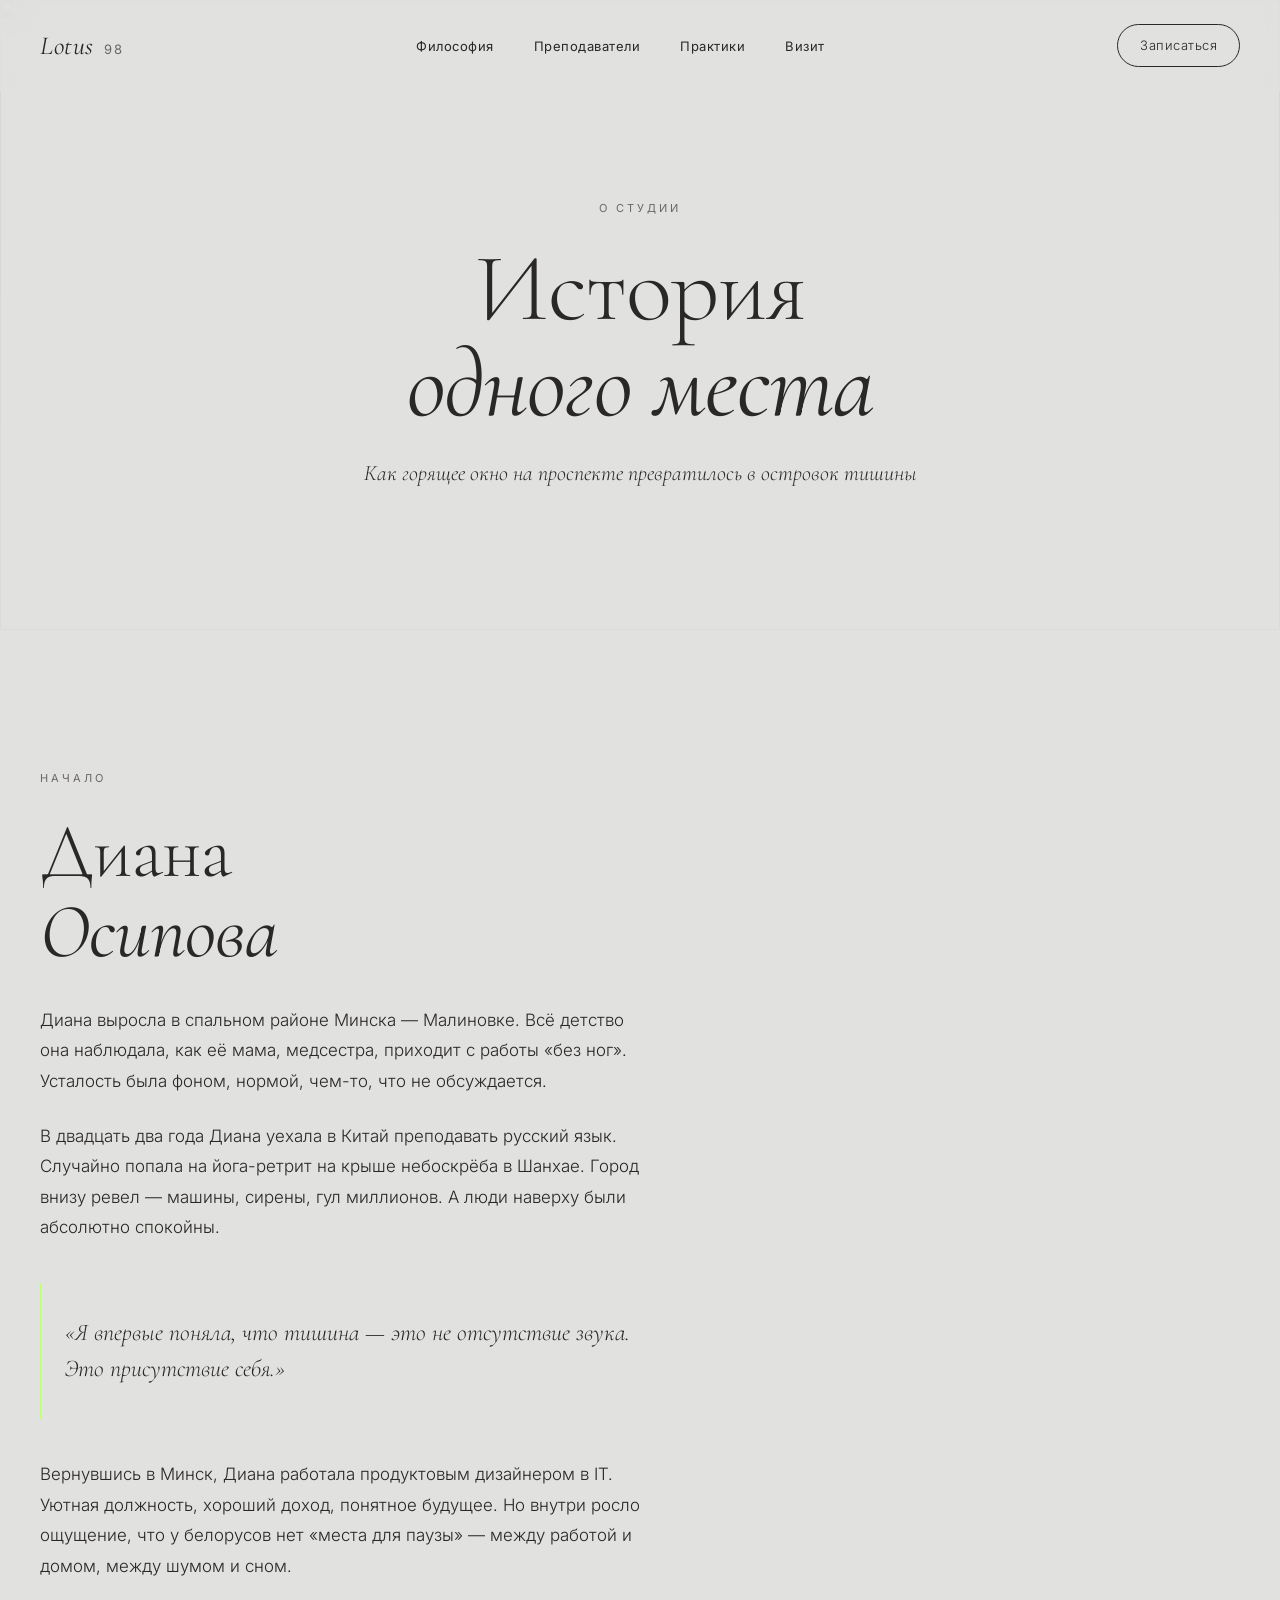
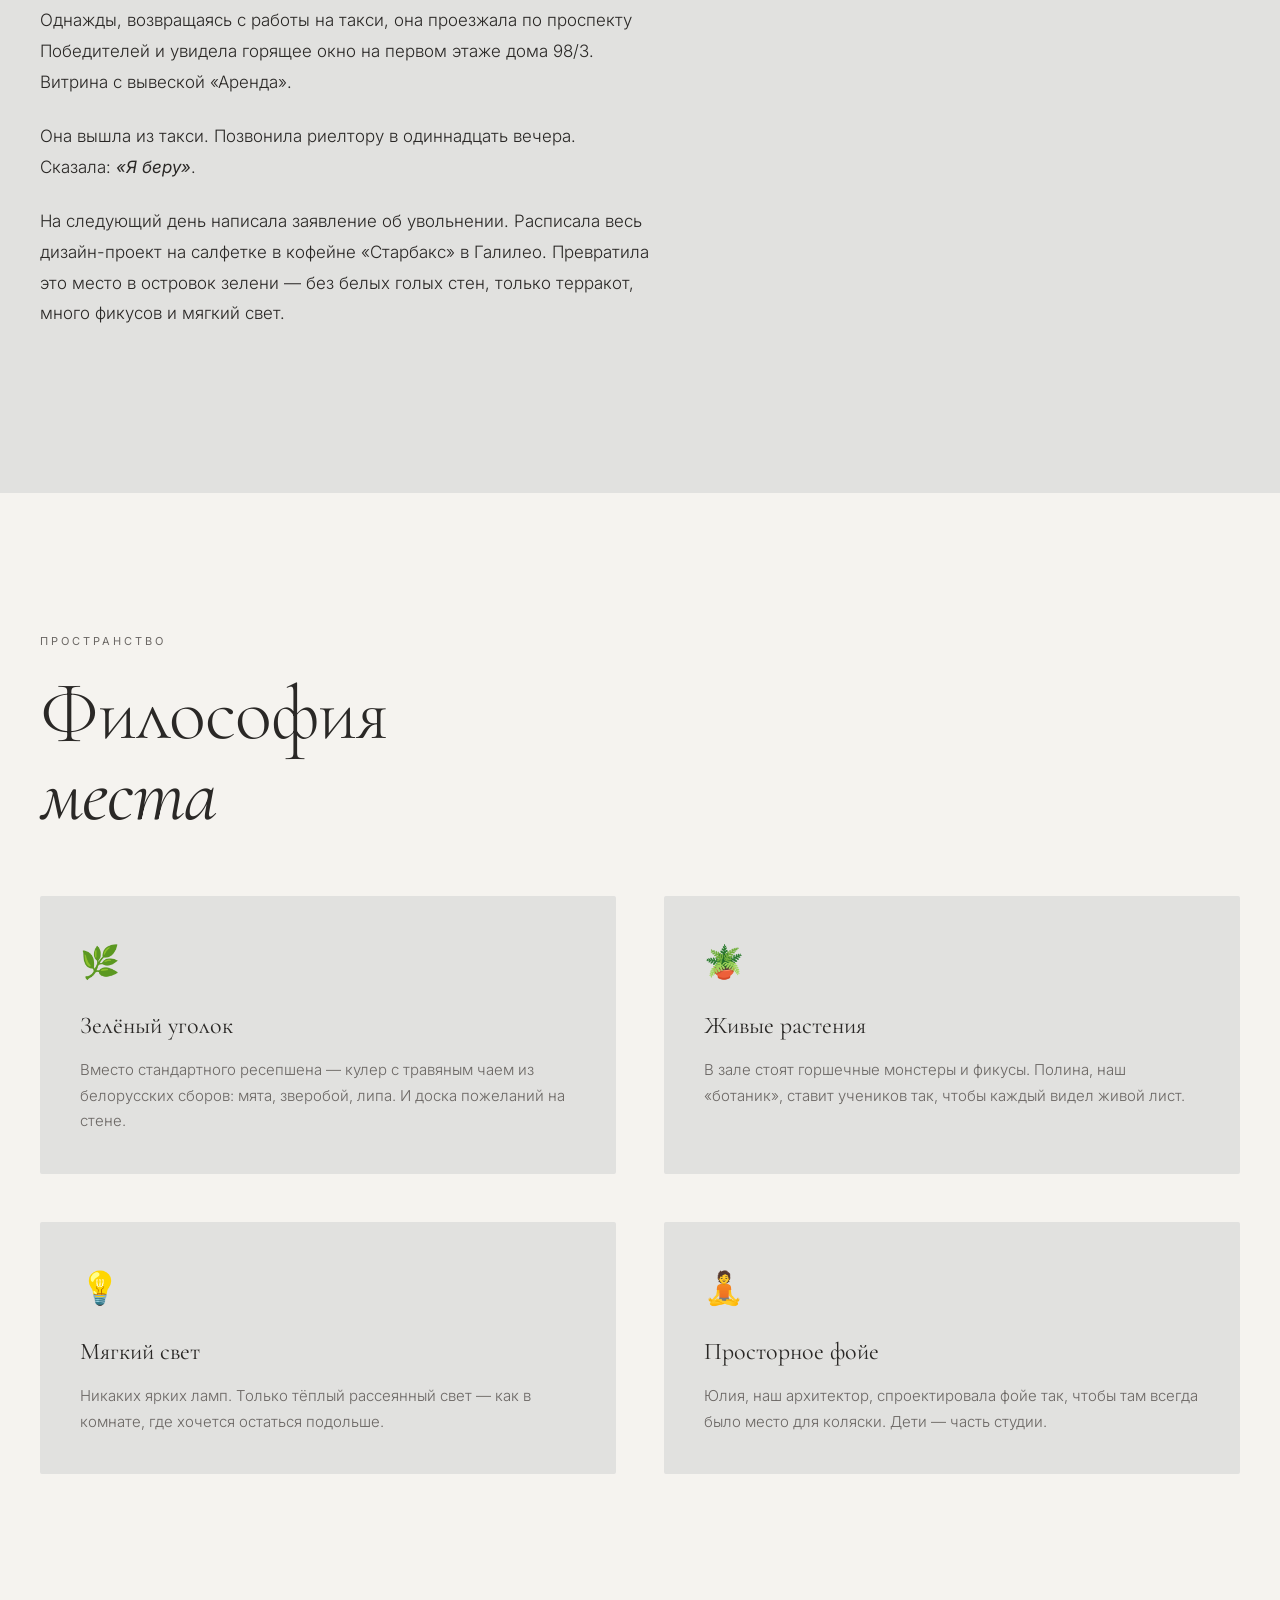
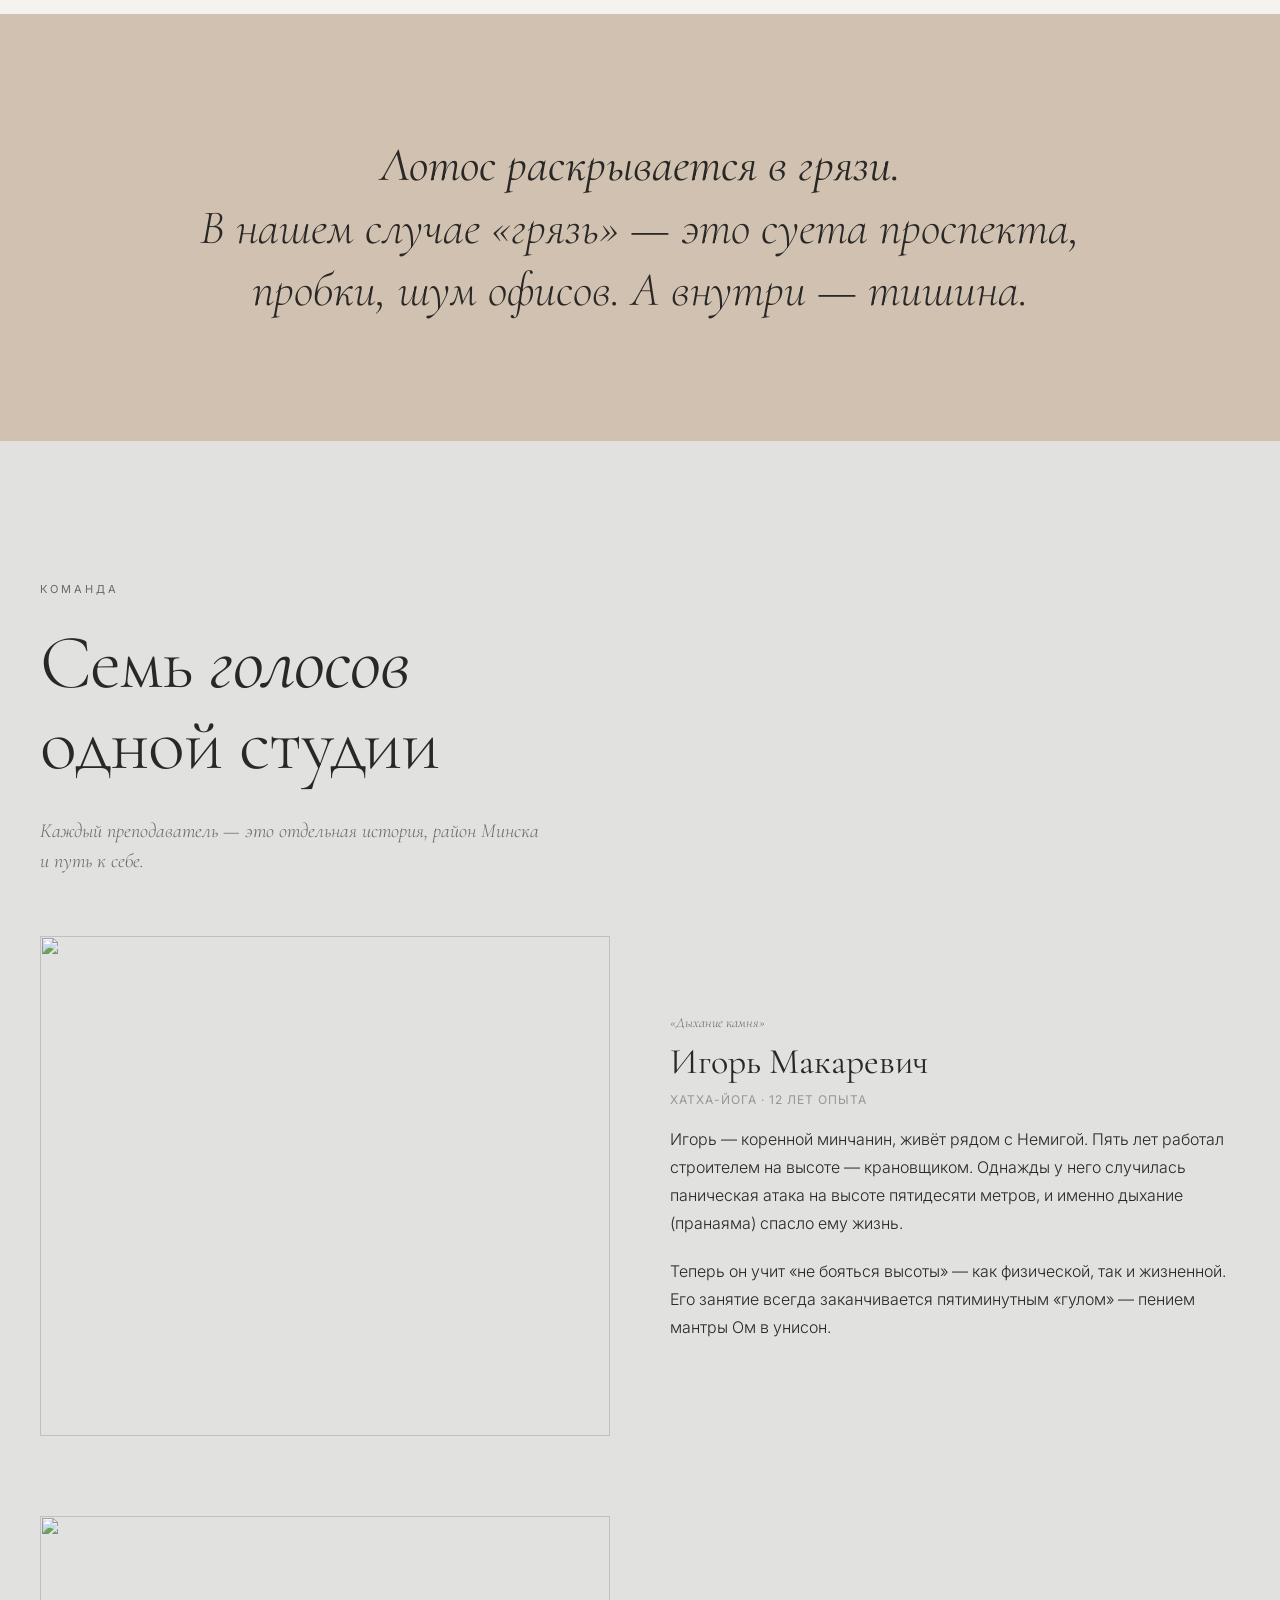
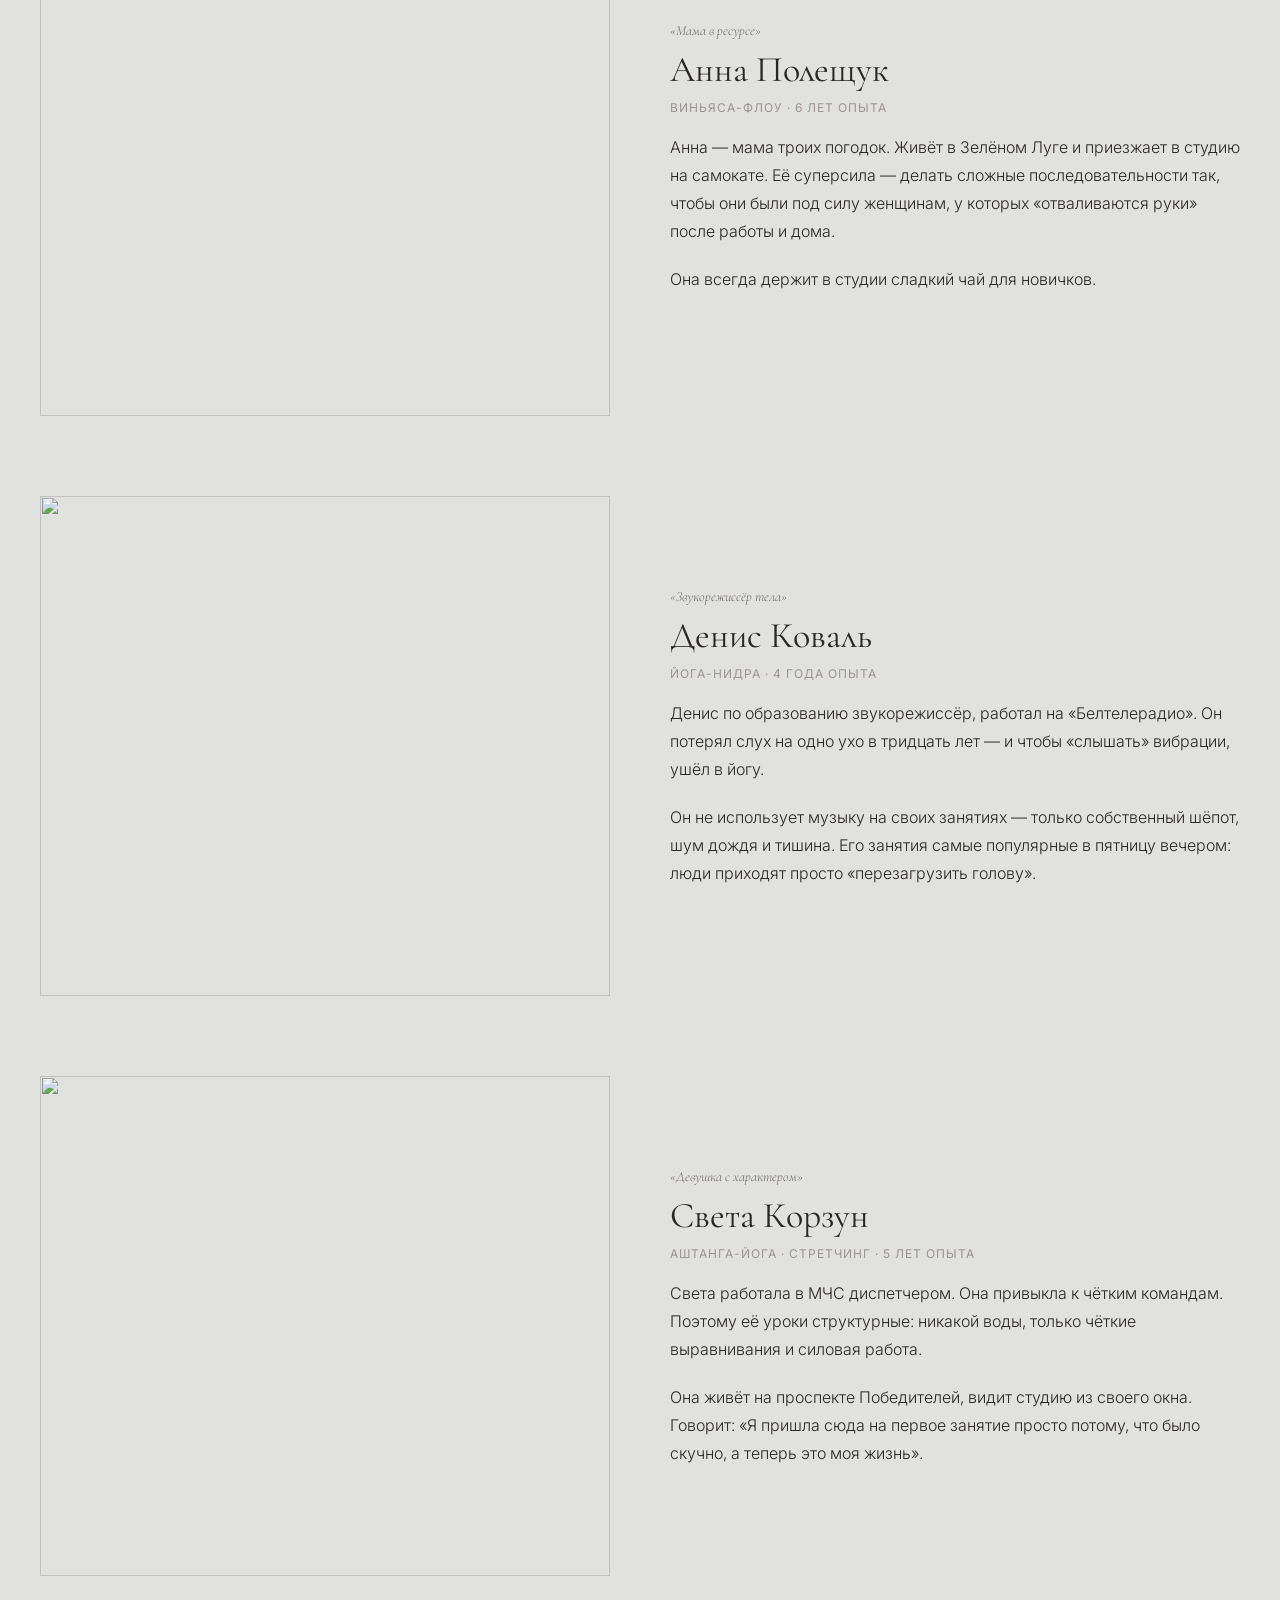
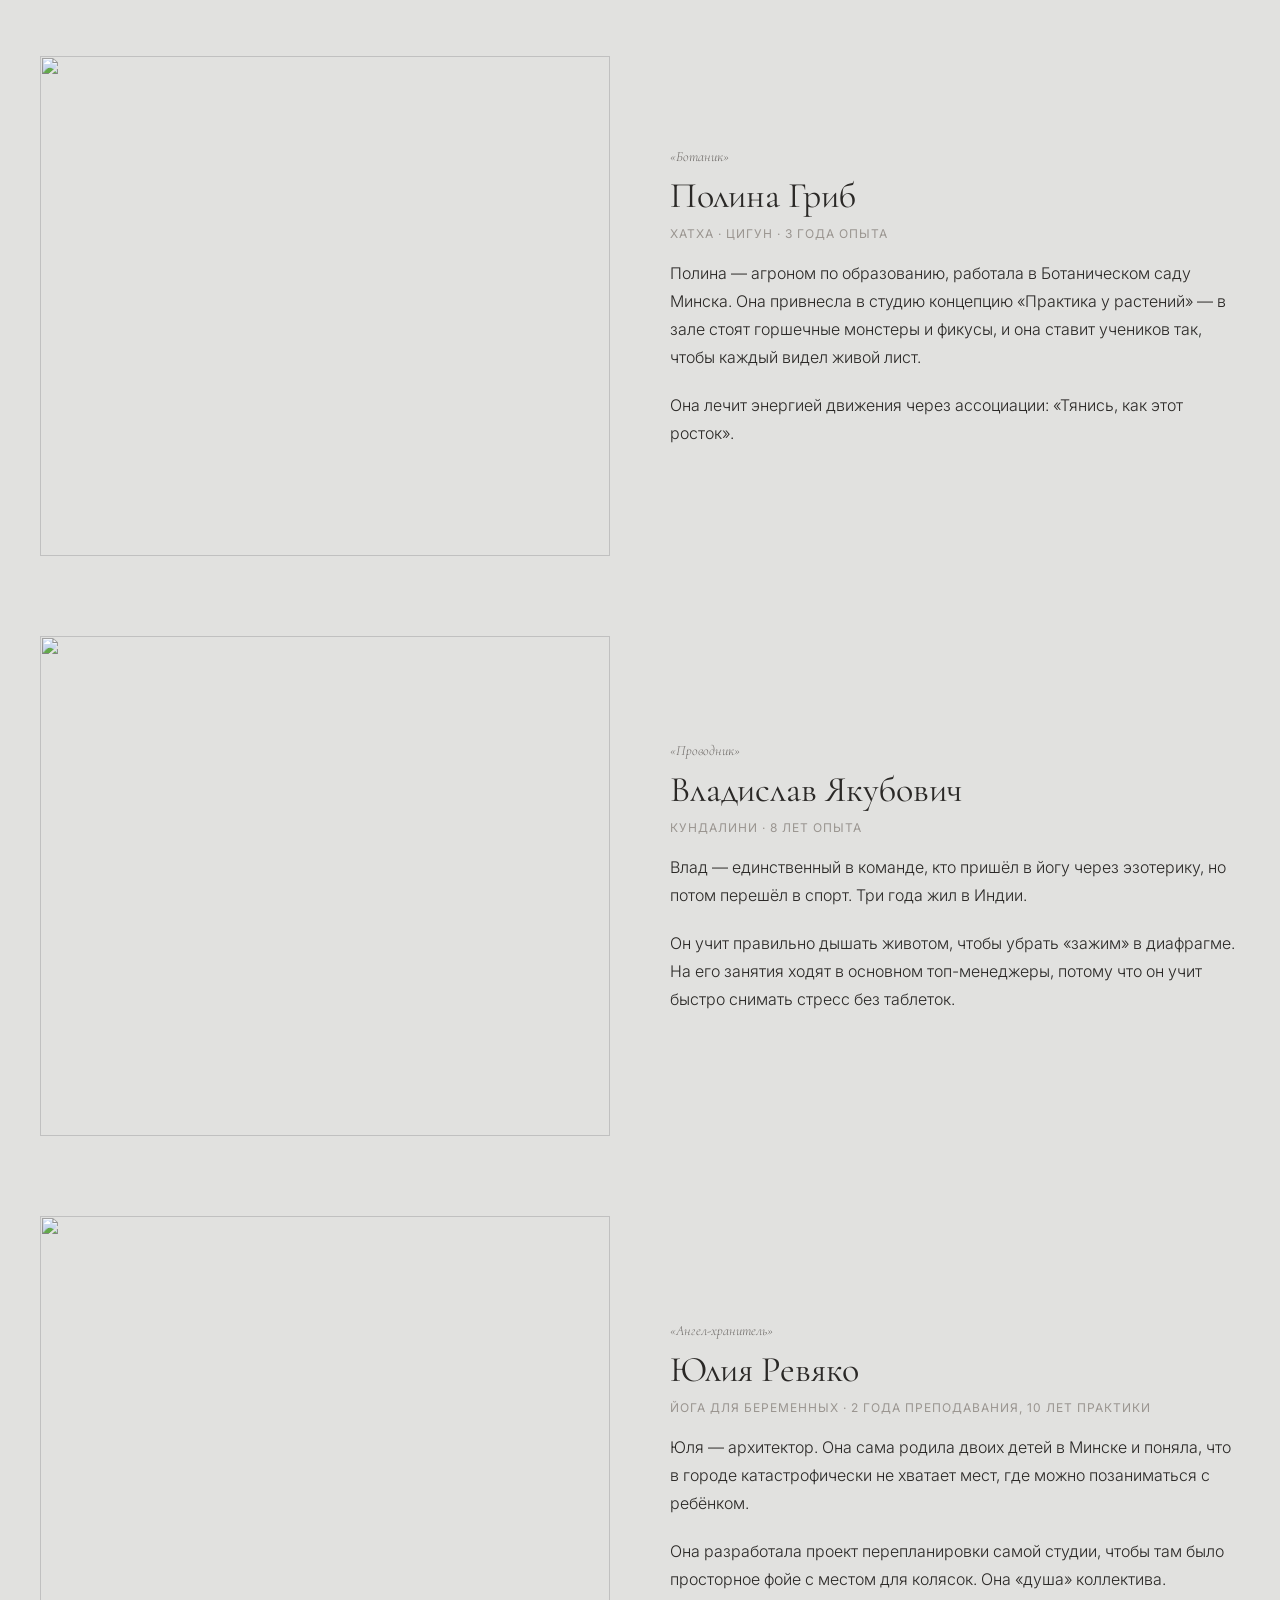
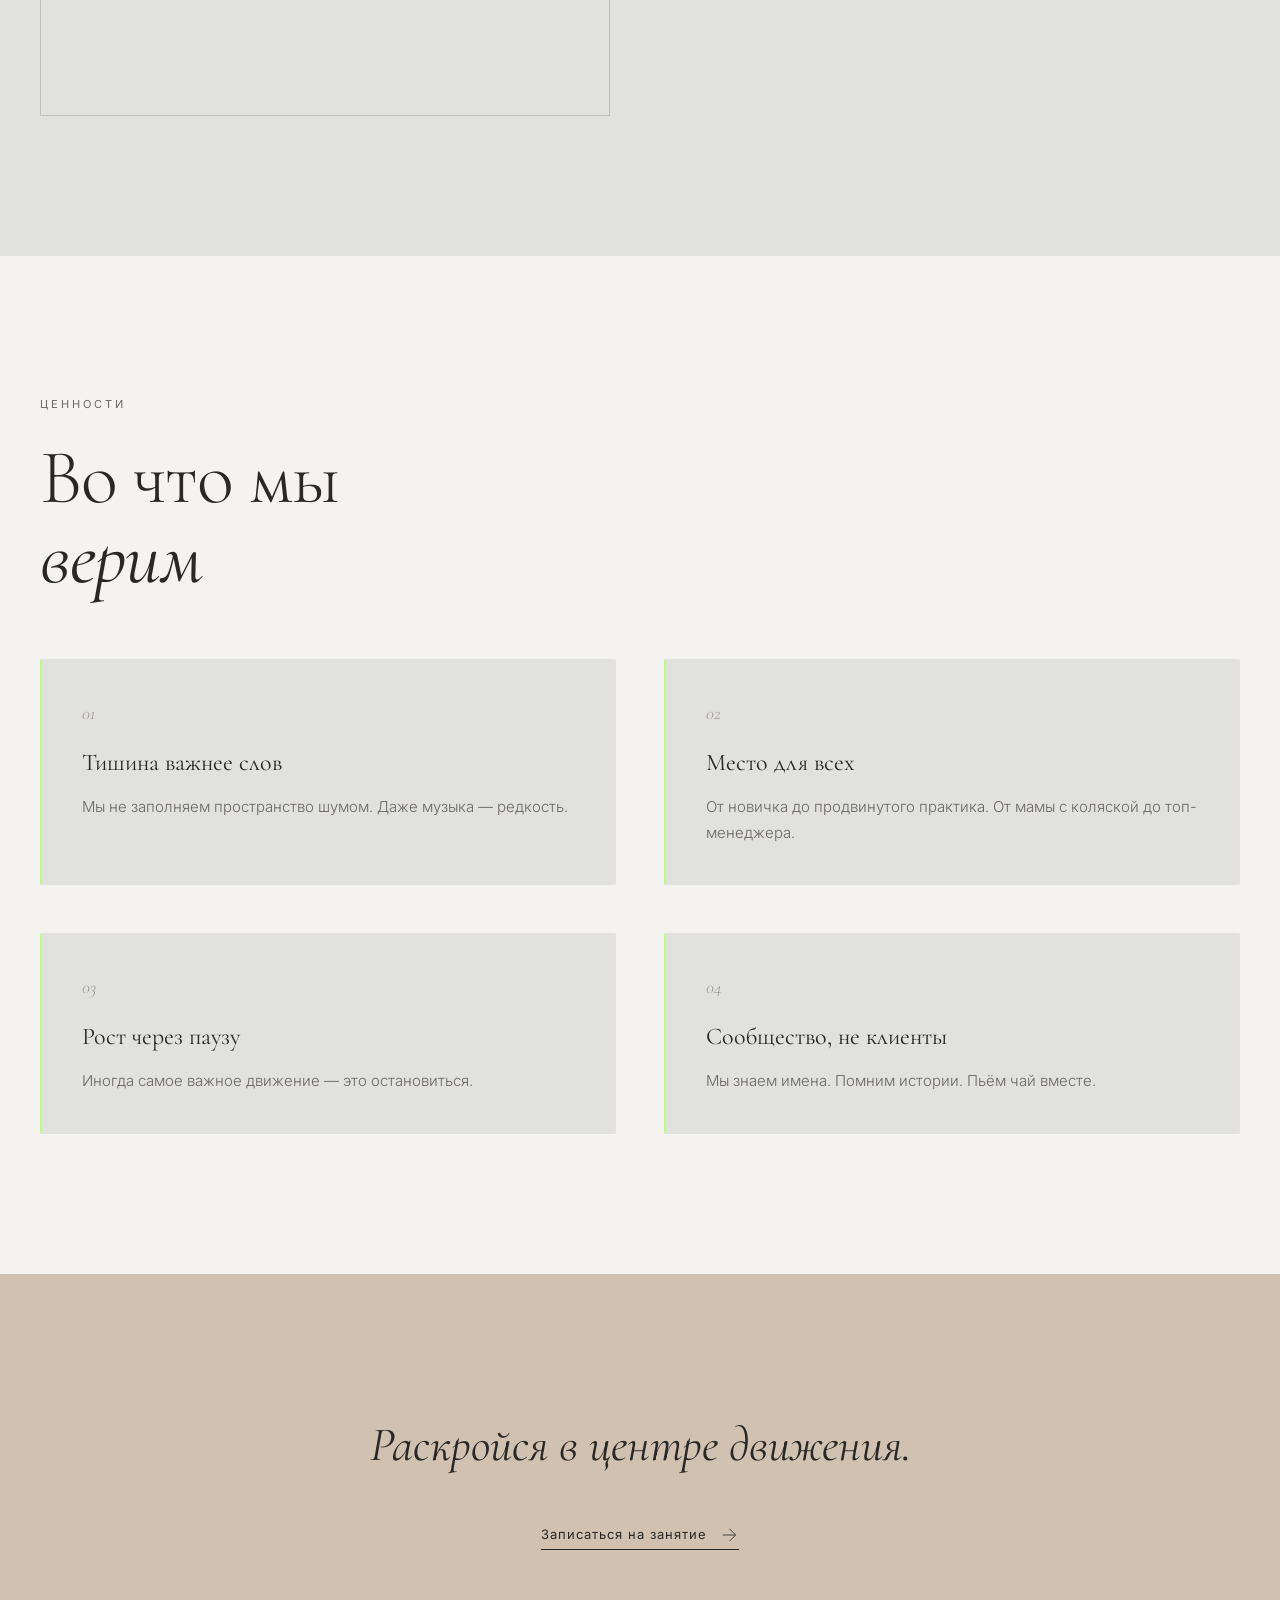
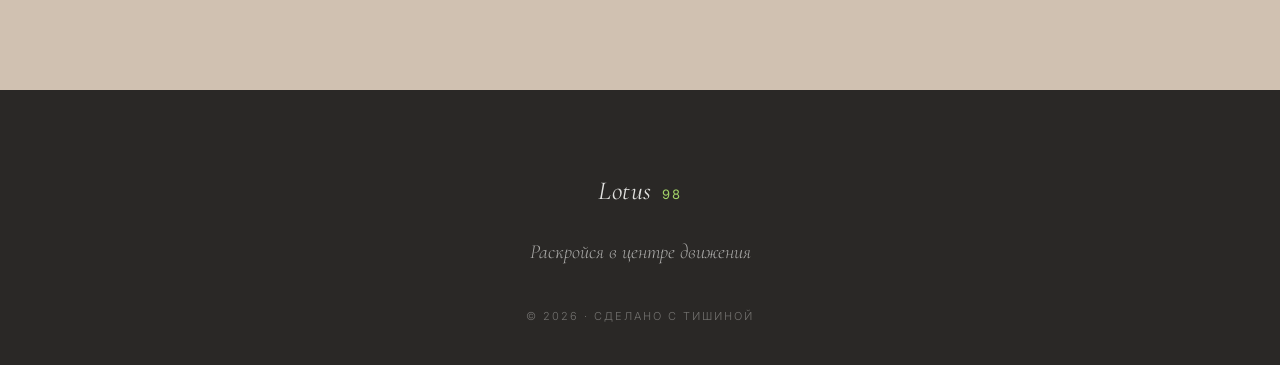
==== about.html @ 970f7fc1 "add 1" ====
<!DOCTYPE html>
<html lang="ru">
<head>
  <meta charset="UTF-8" />
  <meta name="viewport" content="width=device-width, initial-scale=1.0" />
  <title>О студии — LOTUS 98</title>
  <link rel="preconnect" href="https://fonts.googleapis.com" />
  <link rel="preconnect" href="https://fonts.gstatic.com" crossorigin />
  <link href="https://fonts.googleapis.com/css2?family=Cormorant+Garamond:ital,wght@0,300;0,400;0,500;1,300;1,400&family=EB+Garamond:ital,wght@0,400;0,500;1,400&family=Inter:wght@300;400&display=swap" rel="stylesheet" />
  <link rel="stylesheet" href="style.css" />
  <link rel="stylesheet" href="about.css" />
</head>
<body>

  <!-- Навигация -->
  <nav class="nav">
    <a href="index.html" class="nav-logo">
      <span class="logo-word">Lotus</span>
      <span class="logo-num">98</span>
    </a>
    <ul class="nav-links">
      <li><a href="index.html#philosophy">Философия</a></li>
      <li><a href="index.html#teachers">Преподаватели</a></li>
      <li><a href="index.html#practice">Практики</a></li>
      <li><a href="index.html#visit">Визит</a></li>
    </ul>
    <a href="index.html#visit" class="nav-cta">Записаться</a>
    <button class="nav-burger" aria-label="Меню">
      <span></span><span></span>
    </button>
  </nav>

  <!-- Мобильное меню -->
  <div class="mobile-menu">
    <button class="mobile-close">×</button>
    <ul>
      <li><a href="index.html#philosophy">Философия</a></li>
      <li><a href="index.html#teachers">Преподаватели</a></li>
      <li><a href="index.html#practice">Практики</a></li>
      <li><a href="index.html#visit">Визит</a></li>
    </ul>
  </div>

  <!-- Hero -->
  <section class="about-hero">
    <div class="about-hero-bg">
      <img src="https://images.unsplash.com/photo-1506126613408-eca07ce68773?w=1600&q=80" alt="" />
    </div>
    <div class="about-hero-overlay"></div>
    <div class="about-hero-content">
      <p class="section-eyebrow reveal">О студии</p>
      <h1 class="about-hero-title reveal">
        История<br/>
        <em>одного места</em>
      </h1>
      <p class="about-hero-sub reveal">
        Как горящее окно на проспекте превратилось в островок тишины
      </p>
    </div>
  </section>

  <!-- История Дианы -->
  <section class="story-section">
    <div class="container">
      <div class="story-grid">
        <div class="story-text">
          <p class="section-eyebrow reveal">Начало</p>
          <h2 class="section-title reveal">
            Диана<br/>
            <em>Осипова</em>
          </h2>
          <p class="story-body reveal">
            Диана выросла в спальном районе Минска — Малиновке. Всё детство она наблюдала, как её мама, медсестра, приходит с работы «без ног». Усталость была фоном, нормой, чем-то, что не обсуждается.
          </p>
          <p class="story-body reveal">
            В двадцать два года Диана уехала в Китай преподавать русский язык. Случайно попала на йога-ретрит на крыше небоскрёба в Шанхае. Город внизу ревел — машины, сирены, гул миллионов. А люди наверху были абсолютно спокойны.
          </p>
          <p class="story-quote reveal">
            «Я впервые поняла, что тишина — это не отсутствие звука. Это присутствие себя.»
          </p>
          <p class="story-body reveal">
            Вернувшись в Минск, Диана работала продуктовым дизайнером в IT. Уютная должность, хороший доход, понятное будущее. Но внутри росло ощущение, что у белорусов нет «места для паузы» — между работой и домом, между шумом и сном.
          </p>
          <p class="story-body reveal">
            Однажды, возвращаясь с работы на такси, она проезжала по проспекту Победителей и увидела горящее окно на первом этаже дома 98/3. Витрина с вывеской «Аренда».
          </p>
          <p class="story-body reveal">
            Она вышла из такси. Позвонила риелтору в одиннадцать вечера. Сказала: <em>«Я беру»</em>.
          </p>
          <p class="story-body reveal">
            На следующий день написала заявление об увольнении. Расписала весь дизайн-проект на салфетке в кофейне «Старбакс» в Галилео. Превратила это место в островок зелени — без белых голых стен, только терракот, много фикусов и мягкий свет.
          </p>
        </div>
        <div class="story-visual">
          <div class="story-img reveal">
            <img src="https://images.unsplash.com/photo-1545205597-3d9d02c29597?w=800&q=80" alt="" />
          </div>
          <div class="story-img reveal">
            <img src="https://images.unsplash.com/photo-1588286840104-8957b019727f?w=800&q=80" alt="" />
          </div>
        </div>
      </div>
    </div>
  </section>

  <!-- Философия пространства -->
  <section class="space-section">
    <div class="container">
      <p class="section-eyebrow reveal">Пространство</p>
      <h2 class="section-title reveal">
        Философия<br/>
        <em>места</em>
      </h2>
      <div class="space-grid">
        <div class="space-item reveal">
          <div class="space-icon">🌿</div>
          <h3>Зелёный уголок</h3>
          <p>Вместо стандартного ресепшена — кулер с травяным чаем из белорусских сборов: мята, зверобой, липа. И доска пожеланий на стене.</p>
        </div>
        <div class="space-item reveal">
          <div class="space-icon">🪴</div>
          <h3>Живые растения</h3>
          <p>В зале стоят горшечные монстеры и фикусы. Полина, наш «ботаник», ставит учеников так, чтобы каждый видел живой лист.</p>
        </div>
        <div class="space-item reveal">
          <div class="space-icon">💡</div>
          <h3>Мягкий свет</h3>
          <p>Никаких ярких ламп. Только тёплый рассеянный свет — как в комнате, где хочется остаться подольше.</p>
        </div>
        <div class="space-item reveal">
          <div class="space-icon">🧘</div>
          <h3>Просторное фойе</h3>
          <p>Юлия, наш архитектор, спроектировала фойе так, чтобы там всегда было место для коляски. Дети — часть студии.</p>
        </div>
      </div>
    </div>
  </section>

  <!-- Цитата -->
  <section class="quote-divider">
    <div class="container">
      <blockquote class="big-quote reveal">
        <em>Лотос раскрывается в грязи.</em><br/>
        В нашем случае «грязь» — это суета проспекта,<br/>
        пробки, шум офисов. А внутри — тишина.
      </blockquote>
    </div>
  </section>

  <!-- Преподаватели подробно -->
  <section class="teachers-detail">
    <div class="container">
      <p class="section-eyebrow reveal">Команда</p>
      <h2 class="section-title reveal">
        Семь <em>голосов</em><br/>
        одной студии
      </h2>
      <p class="section-sub reveal">
        Каждый преподаватель — это отдельная история, район Минска и путь к себе.
      </p>

      <div class="teachers-detail-list">
        <article class="teacher-detail-card reveal">
          <div class="teacher-detail-img">
            <img src="https://images.unsplash.com/photo-1506126613408-eca07ce68773?w=800&q=80" alt="" />
          </div>
          <div class="teacher-detail-body">
            <p class="teacher-nickname">«Дыхание камня»</p>
            <h3>Игорь Макаревич</h3>
            <p class="teacher-style">Хатха-йога · 12 лет опыта</p>
            <p class="teacher-detail-desc">
              Игорь — коренной минчанин, живёт рядом с Немигой. Пять лет работал строителем на высоте — крановщиком. Однажды у него случилась паническая атака на высоте пятидесяти метров, и именно дыхание (пранаяма) спасло ему жизнь.
            </p>
            <p class="teacher-detail-desc">
              Теперь он учит «не бояться высоты» — как физической, так и жизненной. Его занятие всегда заканчивается пятиминутным «гулом» — пением мантры Ом в унисон.
            </p>
          </div>
        </article>

        <article class="teacher-detail-card reveal">
          <div class="teacher-detail-body">
            <p class="teacher-nickname">«Мама в ресурсе»</p>
            <h3>Анна Полещук</h3>
            <p class="teacher-style">Виньяса-флоу · 6 лет опыта</p>
            <p class="teacher-detail-desc">
              Анна — мама троих погодок. Живёт в Зелёном Луге и приезжает в студию на самокате. Её суперсила — делать сложные последовательности так, чтобы они были под силу женщинам, у которых «отваливаются руки» после работы и дома.
            </p>
            <p class="teacher-detail-desc">
              Она всегда держит в студии сладкий чай для новичков.
            </p>
          </div>
          <div class="teacher-detail-img">
            <img src="https://images.unsplash.com/photo-1518611012118-696072aa579a?w=800&q=80" alt="" />
          </div>
        </article>

        <article class="teacher-detail-card reveal">
          <div class="teacher-detail-img">
            <img src="https://images.unsplash.com/photo-1575052814086-f385e2e2ad1b?w=800&q=80" alt="" />
          </div>
          <div class="teacher-detail-body">
            <p class="teacher-nickname">«Звукорежиссёр тела»</p>
            <h3>Денис Коваль</h3>
            <p class="teacher-style">Йога-нидра · 4 года опыта</p>
            <p class="teacher-detail-desc">
              Денис по образованию звукорежиссёр, работал на «Белтелерадио». Он потерял слух на одно ухо в тридцать лет — и чтобы «слышать» вибрации, ушёл в йогу.
            </p>
            <p class="teacher-detail-desc">
              Он не использует музыку на своих занятиях — только собственный шёпот, шум дождя и тишина. Его занятия самые популярные в пятницу вечером: люди приходят просто «перезагрузить голову».
            </p>
          </div>
        </article>

        <article class="teacher-detail-card reveal">
          <div class="teacher-detail-body">
            <p class="teacher-nickname">«Девушка с характером»</p>
            <h3>Света Корзун</h3>
            <p class="teacher-style">Аштанга-йога · стретчинг · 5 лет опыта</p>
            <p class="teacher-detail-desc">
              Света работала в МЧС диспетчером. Она привыкла к чётким командам. Поэтому её уроки структурные: никакой воды, только чёткие выравнивания и силовая работа.
            </p>
            <p class="teacher-detail-desc">
              Она живёт на проспекте Победителей, видит студию из своего окна. Говорит: «Я пришла сюда на первое занятие просто потому, что было скучно, а теперь это моя жизнь».
            </p>
          </div>
          <div class="teacher-detail-img">
            <img src="https://images.unsplash.com/photo-1552196563-55cd4e45efb3?w=800&q=80" alt="" />
          </div>
        </article>

        <article class="teacher-detail-card reveal">
          <div class="teacher-detail-img">
            <img src="https://images.unsplash.com/photo-1518310383802-640c2de311b2?w=800&q=80" alt="" />
          </div>
          <div class="teacher-detail-body">
            <p class="teacher-nickname">«Ботаник»</p>
            <h3>Полина Гриб</h3>
            <p class="teacher-style">Хатха · цигун · 3 года опыта</p>
            <p class="teacher-detail-desc">
              Полина — агроном по образованию, работала в Ботаническом саду Минска. Она привнесла в студию концепцию «Практика у растений» — в зале стоят горшечные монстеры и фикусы, и она ставит учеников так, чтобы каждый видел живой лист.
            </p>
            <p class="teacher-detail-desc">
              Она лечит энергией движения через ассоциации: «Тянись, как этот росток».
            </p>
          </div>
        </article>

        <article class="teacher-detail-card reveal">
          <div class="teacher-detail-body">
            <p class="teacher-nickname">«Проводник»</p>
            <h3>Владислав Якубович</h3>
            <p class="teacher-style">Кундалини · 8 лет опыта</p>
            <p class="teacher-detail-desc">
              Влад — единственный в команде, кто пришёл в йогу через эзотерику, но потом перешёл в спорт. Три года жил в Индии.
            </p>
            <p class="teacher-detail-desc">
              Он учит правильно дышать животом, чтобы убрать «зажим» в диафрагме. На его занятия ходят в основном топ-менеджеры, потому что он учит быстро снимать стресс без таблеток.
            </p>
          </div>
          <div class="teacher-detail-img">
            <img src="https://images.unsplash.com/photo-1593810451137-29dc986e6166?w=800&q=80" alt="" />
          </div>
        </article>

        <article class="teacher-detail-card reveal">
          <div class="teacher-detail-img">
            <img src="https://images.unsplash.com/photo-1571019613454-1cb2f99b2d8b?w=800&q=80" alt="" />
          </div>
          <div class="teacher-detail-body">
            <p class="teacher-nickname">«Ангел-хранитель»</p>
            <h3>Юлия Ревяко</h3>
            <p class="teacher-style">Йога для беременных · 2 года преподавания, 10 лет практики</p>
            <p class="teacher-detail-desc">
              Юля — архитектор. Она сама родила двоих детей в Минске и поняла, что в городе катастрофически не хватает мест, где можно позаниматься с ребёнком.
            </p>
            <p class="teacher-detail-desc">
              Она разработала проект перепланировки самой студии, чтобы там было просторное фойе с местом для колясок. Она «душа» коллектива.
            </p>
          </div>
        </article>
      </div>
    </div>
  </section>

  <!-- Ценности -->
  <section class="values-section">
    <div class="container">
      <p class="section-eyebrow reveal">Ценности</p>
      <h2 class="section-title reveal">
        Во что мы<br/>
        <em>верим</em>
      </h2>
      <div class="values-grid">
        <div class="value-item reveal">
          <span class="value-num">01</span>
          <h3>Тишина важнее слов</h3>
          <p>Мы не заполняем пространство шумом. Даже музыка — редкость.</p>
        </div>
        <div class="value-item reveal">
          <span class="value-num">02</span>
          <h3>Место для всех</h3>
          <p>От новичка до продвинутого практика. От мамы с коляской до топ-менеджера.</p>
        </div>
        <div class="value-item reveal">
          <span class="value-num">03</span>
          <h3>Рост через паузу</h3>
          <p>Иногда самое важное движение — это остановиться.</p>
        </div>
        <div class="value-item reveal">
          <span class="value-num">04</span>
          <h3>Сообщество, не клиенты</h3>
          <p>Мы знаем имена. Помним истории. Пьём чай вместе.</p>
        </div>
      </div>
    </div>
  </section>

  <!-- Финальная цитата -->
  <section class="final-quote">
    <div class="container">
      <blockquote class="big-quote reveal">
        <em>Раскройся в центре движения.</em>
      </blockquote>
      <a href="index.html#visit" class="final-cta reveal">
        <span>Записаться на занятие</span>
        <svg width="20" height="20" viewBox="0 0 24 24" fill="none">
          <path d="M5 12h14M13 5l7 7-7 7" stroke="currentColor" stroke-width="1" stroke-linecap="round"/>
        </svg>
      </a>
    </div>
  </section>

  <!-- Футер -->
  <footer class="footer">
    <div class="container">
      <div class="footer-inner">
        <a href="index.html" class="footer-logo">
          <span class="logo-word">Lotus</span>
          <span class="logo-num">98</span>
        </a>
        <p class="footer-tagline">Раскройся в центре движения</p>
        <p class="footer-copy">© 2026 · Сделано с тишиной</p>
      </div>
    </div>
  </footer>

  <script src="script.js"></script>
</body>
</html>
---- style.css ----
/* ===== Переменные ===== */
:root {
  --bg: #E1E1DF;
  --bg-warm: #D0C1B1;
  --accent: #C0FD78;
  --ink: #2a2826;
  --ink-soft: #6b6764;
  --ink-faint: #9a9590;
  --paper: #f5f3ef;

  --font-serif: 'Cormorant Garamond', 'EB Garamond', Georgia, serif;
  --font-sans: 'Inter', -apple-system, sans-serif;

  --radius: 2px;
}

* {
  margin: 0;
  padding: 0;
  box-sizing: border-box;
}

html {
  scroll-behavior: smooth;
}

body {
  font-family: var(--font-sans);
  background: var(--bg);
  color: var(--ink);
  overflow-x: hidden;
  line-height: 1.6;
  font-weight: 300;
  -webkit-font-smoothing: antialiased;
  -moz-osx-font-smoothing: grayscale;
}

img {
  max-width: 100%;
  display: block;
}

em {
  font-style: italic;
  font-weight: 400;
}

.container {
  max-width: 1280px;
  margin: 0 auto;
  padding: 0 40px;
}

/* ===== Навигация ===== */
.nav {
  position: fixed;
  top: 0;
  left: 0;
  right: 0;
  padding: 24px 40px;
  display: flex;
  justify-content: space-between;
  align-items: center;
  z-index: 100;
  background: rgba(225, 225, 223, 0.75);
  backdrop-filter: blur(12px);
  -webkit-backdrop-filter: blur(12px);
  transition: padding 0.4s ease, background 0.4s ease;
}

.nav.scrolled {
  padding: 16px 40px;
  background: rgba(225, 225, 223, 0.92);
}

.nav-logo {
  display: flex;
  align-items: baseline;
  gap: 10px;
  text-decoration: none;
  color: var(--ink);
}

.logo-word {
  font-family: var(--font-serif);
  font-size: 26px;
  font-weight: 400;
  font-style: italic;
  letter-spacing: 0.5px;
}

.logo-num {
  font-family: var(--font-sans);
  font-size: 13px;
  font-weight: 400;
  color: var(--ink-soft);
  letter-spacing: 2px;
}

.nav-links {
  display: flex;
  gap: 40px;
  list-style: none;
}

.nav-links a {
  text-decoration: none;
  color: var(--ink);
  font-size: 13px;
  letter-spacing: 0.5px;
  font-weight: 400;
  position: relative;
  transition: color 0.3s ease;
}

.nav-links a::after {
  content: '';
  position: absolute;
  bottom: -4px;
  left: 0;
  width: 0;
  height: 1px;
  background: var(--ink);
  transition: width 0.4s ease;
}

.nav-links a:hover::after {
  width: 100%;
}

.nav-cta {
  text-decoration: none;
  color: var(--ink);
  font-size: 13px;
  letter-spacing: 0.5px;
  padding: 10px 22px;
  border: 1px solid var(--ink);
  border-radius: 100px;
  transition: all 0.4s ease;
}

.nav-cta:hover {
  background: var(--ink);
  color: var(--bg);
}

.nav-burger {
  display: none;
  flex-direction: column;
  gap: 6px;
  background: none;
  border: none;
  cursor: pointer;
  padding: 8px;
}

.nav-burger span {
  width: 22px;
  height: 1px;
  background: var(--ink);
  transition: all 0.3s ease;
}

/* ===== Мобильное меню ===== */
.mobile-menu {
  position: fixed;
  inset: 0;
  background: var(--bg);
  z-index: 200;
  display: flex;
  flex-direction: column;
  justify-content: center;
  align-items: center;
  opacity: 0;
  pointer-events: none;
  transition: opacity 0.5s ease;
}

.mobile-menu.active {
  opacity: 1;
  pointer-events: all;
}

.mobile-close {
  position: absolute;
  top: 24px;
  right: 28px;
  background: none;
  border: none;
  font-family: var(--font-serif);
  font-size: 40px;
  cursor: pointer;
  color: var(--ink);
  font-weight: 300;
}

.mobile-menu ul {
  list-style: none;
  text-align: center;
}

.mobile-menu li {
  margin: 28px 0;
}

.mobile-menu a {
  font-family: var(--font-serif);
  font-size: 36px;
  font-style: italic;
  color: var(--ink);
  text-decoration: none;
  font-weight: 300;
}

/* ===== Hero ===== */
.hero {
  position: relative;
  min-height: 100vh;
  display: flex;
  flex-direction: column;
  justify-content: center;
  align-items: center;
  text-align: center;
  padding: 120px 40px 80px;
  overflow: hidden;
}

.hero-bg {
  position: absolute;
  inset: 0;
  z-index: 0;
}

.hero-bg img {
  width: 100%;
  height: 100%;
  object-fit: cover;
  opacity: 0.55;
  filter: saturate(0.7) contrast(0.95);
}

.hero-overlay {
  position: absolute;
  inset: 0;
  background: linear-gradient(180deg, rgba(225, 225, 223, 0.3) 0%, rgba(225, 225, 223, 0.6) 100%);
  z-index: 1;
}

.hero-content {
  position: relative;
  z-index: 2;
  max-width: 900px;
}

.hero-eyebrow {
  font-family: var(--font-sans);
  font-size: 11px;
  letter-spacing: 3px;
  text-transform: uppercase;
  color: var(--ink-soft);
  margin-bottom: 32px;
  font-weight: 400;
}

.hero-title {
  font-family: var(--font-serif);
  font-size: clamp(56px, 10vw, 128px);
  font-weight: 300;
  line-height: 0.95;
  letter-spacing: -2px;
  color: var(--ink);
  margin-bottom: 40px;
}

.hero-title em {
  font-weight: 300;
}

.hero-sub {
  font-family: var(--font-serif);
  font-size: clamp(18px, 2vw, 22px);
  font-weight: 300;
  font-style: italic;
  color: var(--ink);
  max-width: 560px;
  margin: 0 auto 48px;
  line-height: 1.5;
}

.hero-link {
  display: inline-flex;
  align-items: center;
  gap: 12px;
  text-decoration: none;
  color: var(--ink);
  font-size: 12px;
  letter-spacing: 2px;
  text-transform: uppercase;
  font-weight: 400;
  transition: gap 0.4s ease;
}

.hero-link:hover {
  gap: 20px;
}

.scroll-hint {
  position: absolute;
  bottom: 40px;
  left: 50%;
  transform: translateX(-50%);
  display: flex;
  flex-direction: column;
  align-items: center;
  gap: 12px;
  z-index: 2;
}

.scroll-hint span {
  font-size: 10px;
  letter-spacing: 3px;
  text-transform: uppercase;
  color: var(--ink-soft);
}

.scroll-line {
  width: 1px;
  height: 40px;
  background: var(--ink-soft);
  animation: scrollPulse 2.5s ease-in-out infinite;
}

@keyframes scrollPulse {
  0%, 100% { transform: scaleY(0.4); opacity: 0.3; }
  50% { transform: scaleY(1); opacity: 1; }
}

/* ===== Секции ===== */
section {
  padding: 140px 0;
}

.section-eyebrow {
  font-size: 11px;
  letter-spacing: 3px;
  text-transform: uppercase;
  color: var(--ink-soft);
  margin-bottom: 24px;
  font-weight: 400;
}

.section-title {
  font-family: var(--font-serif);
  font-size: clamp(40px, 6vw, 80px);
  font-weight: 300;
  line-height: 1.05;
  letter-spacing: -1px;
  color: var(--ink);
  margin-bottom: 32px;
}

.section-sub {
  font-family: var(--font-serif);
  font-size: 20px;
  font-style: italic;
  font-weight: 300;
  color: var(--ink-soft);
  max-width: 500px;
  line-height: 1.5;
}

/* ===== Философия ===== */
.philosophy {
  background: var(--bg);
}

.philosophy-grid {
  display: grid;
  grid-template-columns: 1.1fr 1fr;
  gap: 80px;
  align-items: start;
}

.philosophy-quote {
  font-family: var(--font-serif);
  font-size: 22px;
  font-style: italic;
  font-weight: 300;
  color: var(--ink);
  padding-left: 20px;
  border-left: 1px solid var(--accent);
  margin: 40px 0;
  line-height: 1.5;
}

.philosophy-body {
  font-size: 16px;
  line-height: 1.75;
  color: var(--ink);
  margin-bottom: 20px;
  font-weight: 300;
}

.philosophy-body em {
  color: var(--ink);
  font-weight: 400;
}

.philosophy-visual img {
  width: 100%;
  height: auto;
  filter: saturate(0.85);
  transition: filter 0.6s ease;
}

.philosophy-visual img:hover {
  filter: saturate(1);
}

/* ===== Цитата-разделитель ===== */
.quote-section {
  padding: 100px 0;
  background: var(--bg-warm);
  text-align: center;
}

.big-quote {
  font-family: var(--font-serif);
  font-size: clamp(28px, 4vw, 48px);
  font-weight: 300;
  font-style: italic;
  line-height: 1.3;
  color: var(--ink);
  max-width: 900px;
  margin: 0 auto;
}

/* ===== Преподаватели ===== */
.teachers {
  background: var(--bg);
}

.teachers-grid {
  display: grid;
  grid-template-columns: repeat(3, 1fr);
  gap: 32px;
  margin-top: 60px;
}

.teacher-card {
  background: var(--paper);
  border-radius: var(--radius);
  overflow: hidden;
  transition: transform 0.6s ease;
  cursor: default;
}

.teacher-card:hover {
  transform: translateY(-6px);
}

.teacher-img {
  width: 100%;
  height: 320px;
  overflow: hidden;
}

.teacher-img img {
  width: 100%;
  height: 100%;
  object-fit: cover;
  filter: saturate(0.8);
  transition: transform 0.8s ease, filter 0.6s ease;
}

.teacher-card:hover .teacher-img img {
  transform: scale(1.04);
  filter: saturate(1);
}

.teacher-body {
  padding: 28px;
}

.teacher-nickname {
  font-family: var(--font-serif);
  font-size: 14px;
  font-style: italic;
  color: var(--ink-soft);
  margin-bottom: 8px;
}

.teacher-body h3 {
  font-family: var(--font-serif);
  font-size: 26px;
  font-weight: 400;
  color: var(--ink);
  margin-bottom: 8px;
  line-height: 1.1;
}

.teacher-style {
  font-size: 12px;
  letter-spacing: 1px;
  text-transform: uppercase;
  color: var(--ink-faint);
  margin-bottom: 16px;
  font-weight: 400;
}

.teacher-desc {
  font-size: 14px;
  line-height: 1.6;
  color: var(--ink);
  font-weight: 300;
}

/* ===== Практики ===== */
.practice {
  background: var(--paper);
}

.practice-header {
  margin-bottom: 60px;
}

.practice-list {
  display: flex;
  flex-direction: column;
  gap: 0;
  border-top: 1px solid rgba(42, 40, 38, 0.15);
}

.practice-item {
  display: grid;
  grid-template-columns: 60px 1fr 40px;
  gap: 24px;
  align-items: center;
  padding: 36px 0;
  border-bottom: 1px solid rgba(42, 40, 38, 0.15);
  cursor: default;
  transition: padding-left 0.4s ease;
}

.practice-item:hover {
  padding-left: 16px;
}

.practice-num {
  font-family: var(--font-serif);
  font-size: 18px;
  font-style: italic;
  color: var(--ink-faint);
  font-weight: 300;
}

.practice-info h3 {
  font-family: var(--font-serif);
  font-size: 28px;
  font-weight: 400;
  color: var(--ink);
  margin-bottom: 6px;
}

.practice-info p {
  font-size: 14px;
  color: var(--ink-soft);
  font-weight: 300;
}

.practice-arrow {
  font-family: var(--font-serif);
  font-size: 24px;
  color: var(--ink-faint);
  transition: transform 0.4s ease, color 0.4s ease;
  justify-self: end;
}

.practice-item:hover .practice-arrow {
  transform: translateX(6px);
  color: var(--ink);
}

/* ===== Визит ===== */
.visit {
  background: var(--bg);
}

.visit-grid {
  display: grid;
  grid-template-columns: 1.2fr 1fr;
  gap: 80px;
  align-items: start;
}

.tariffs-list {
  margin-top: 48px;
  display: flex;
  flex-direction: column;
  gap: 0;
  border-top: 1px solid rgba(42, 40, 38, 0.15);
}

.tariff {
  display: grid;
  grid-template-columns: 50px 1fr auto;
  gap: 24px;
  align-items: center;
  padding: 24px 0;
  border-bottom: 1px solid rgba(42, 40, 38, 0.15);
  transition: padding-left 0.4s ease;
  cursor: default;
}

.tariff:hover {
  padding-left: 12px;
}

.tariff-name {
  font-family: var(--font-serif);
  font-size: 24px;
  font-weight: 400;
  color: var(--ink);
}

.tariff-name.accent {
  color: var(--ink);
  position: relative;
}

.tariff-name.accent::after {
  content: '';
  position: absolute;
  bottom: 2px;
  left: 0;
  right: 0;
  height: 8px;
  background: var(--accent);
  opacity: 0.6;
  z-index: -1;
}

.tariff-desc {
  font-size: 15px;
  color: var(--ink);
  font-weight: 300;
}

.tariff-price {
  font-family: var(--font-serif);
  font-size: 20px;
  font-weight: 400;
  color: var(--ink);
}

.promo-note {
  margin-top: 40px;
  padding: 28px;
  background: var(--paper);
  border-left: 2px solid var(--accent);
}

.promo-label {
  font-size: 11px;
  letter-spacing: 2px;
  text-transform: uppercase;
  color: var(--ink-soft);
  margin-bottom: 8px;
  font-weight: 400;
}

.promo-note p {
  font-family: var(--font-serif);
  font-size: 18px;
  font-style: italic;
  color: var(--ink);
  line-height: 1.5;
  font-weight: 300;
}

.visit-visual img {
  width: 100%;
  height: auto;
  filter: saturate(0.85);
}

/* ===== Контакты ===== */
.contact {
  background: var(--bg-warm);
}

.contact-grid {
  display: grid;
  grid-template-columns: 1fr 1fr;
  gap: 80px;
  align-items: start;
}

.contact-details {
  margin-top: 40px;
  display: flex;
  flex-direction: column;
  gap: 28px;
}

.contact-row {
  display: flex;
  flex-direction: column;
  gap: 6px;
}

.contact-label {
  font-size: 11px;
  letter-spacing: 2px;
  text-transform: uppercase;
  color: var(--ink-soft);
  font-weight: 400;
}

.contact-row p {
  font-family: var(--font-serif);
  font-size: 20px;
  color: var(--ink);
  font-weight: 400;
  line-height: 1.4;
}

.contact-socials {
  margin-top: 40px;
  display: flex;
  gap: 24px;
}

.contact-socials a {
  font-family: var(--font-serif);
  font-size: 16px;
  font-style: italic;
  color: var(--ink);
  text-decoration: none;
  border-bottom: 1px solid transparent;
  transition: border-color 0.3s ease;
  padding-bottom: 2px;
}

.contact-socials a:hover {
  border-color: var(--ink);
}

.contact-visual img {
  width: 100%;
  height: auto;
  filter: saturate(0.85);
}

/* ===== Футер ===== */
.footer {
  background: var(--ink);
  color: var(--bg);
  padding: 80px 0 40px;
  text-align: center;
}

.footer-logo {
  display: inline-flex;
  align-items: baseline;
  gap: 10px;
  text-decoration: none;
  margin-bottom: 24px;
}

.footer-logo .logo-word {
  color: var(--bg);
}

.footer-logo .logo-num {
  color: var(--accent);
  opacity: 0.8;
}

.footer-tagline {
  font-family: var(--font-serif);
  font-size: 20px;
  font-style: italic;
  font-weight: 300;
  color: rgba(225, 225, 223, 0.7);
  margin-bottom: 40px;
}

.footer-copy {
  font-size: 11px;
  letter-spacing: 2px;
  text-transform: uppercase;
  color: rgba(225, 225, 223, 0.4);
}

/* ===== Reveal ===== */
.reveal {
  opacity: 0;
  transform: translateY(30px);
  transition: opacity 1.2s ease, transform 1.2s ease;
}

.reveal.visible {
  opacity: 1;
  transform: translateY(0);
}

/* ===== Адаптив ===== */
@media (max-width: 960px) {
  .container {
    padding: 0 24px;
  }
  
  .nav {
    padding: 20px 24px;
  }
  
  .nav-links,
  .nav-cta {
    display: none;
  }
  
  .nav-burger {
    display: flex;
  }
  
  section {
    padding: 80px 0;
  }
  
  .philosophy-grid,
  .visit-grid,
  .contact-grid {
    grid-template-columns: 1fr;
    gap: 48px;
  }
  
  .teachers-grid {
    grid-template-columns: 1fr;
    gap: 24px;
  }
  
  .teacher-img {
    height: 360px;
  }
  
  .practice-item {
    grid-template-columns: 40px 1fr 30px;
    gap: 16px;
    padding: 24px 0;
  }
  
  .practice-info h3 {
    font-size: 22px;
  }
  
  .tariff {
    grid-template-columns: 40px 1fr auto;
    gap: 16px;
  }
  
  .hero {
    padding: 100px 24px 60px;
  }
}

@media (max-width: 480px) {
  .hero-title {
    letter-spacing: -1px;
  }
  
  .section-title {
    letter-spacing: -0.5px;
  }
  
  .teacher-body {
    padding: 20px;
  }
  
  .teacher-body h3 {
    font-size: 22px;
  }
}
/* ===== Кнопка "Читать полную историю" ===== */
.story-link {
  display: inline-flex;
  align-items: center;
  gap: 12px;
  margin-top: 32px;
  text-decoration: none;
  color: var(--ink);
  font-size: 13px;
  letter-spacing: 1px;
  font-weight: 400;
  border-bottom: 1px solid var(--ink);
  padding-bottom: 4px;
  transition: gap 0.4s ease, border-color 0.4s ease, color 0.4s ease;
}

.story-link:hover {
  gap: 20px;
  border-color: var(--accent);
  color: var(--ink-soft);
}

.story-link svg {
  transition: transform 0.4s ease;
}

.story-link:hover svg {
  transform: translateX(4px);
}
---- about.css ----
/* ===== About Hero ===== */
.about-hero {
  position: relative;
  min-height: 70vh;
  display: flex;
  flex-direction: column;
  justify-content: center;
  align-items: center;
  text-align: center;
  padding: 140px 40px 80px;
  overflow: hidden;
}

.about-hero-bg {
  position: absolute;
  inset: 0;
  z-index: 0;
}

.about-hero-bg img {
  width: 100%;
  height: 100%;
  object-fit: cover;
  opacity: 0.5;
  filter: saturate(0.7) contrast(0.95);
}

.about-hero-overlay {
  position: absolute;
  inset: 0;
  background: linear-gradient(180deg, rgba(225, 225, 223, 0.4) 0%, rgba(225, 225, 223, 0.7) 100%);
  z-index: 1;
}

.about-hero-content {
  position: relative;
  z-index: 2;
  max-width: 900px;
}

.about-hero-title {
  font-family: var(--font-serif);
  font-size: clamp(48px, 8vw, 96px);
  font-weight: 300;
  line-height: 1;
  letter-spacing: -1px;
  color: var(--ink);
  margin-bottom: 24px;
}

.about-hero-sub {
  font-family: var(--font-serif);
  font-size: clamp(18px, 2vw, 22px);
  font-weight: 300;
  font-style: italic;
  color: var(--ink);
  max-width: 600px;
  margin: 0 auto;
  line-height: 1.5;
}

/* ===== Story Section ===== */
.story-section {
  background: var(--bg);
  padding: 140px 0;
}

.story-grid {
  display: grid;
  grid-template-columns: 1.2fr 1fr;
  gap: 80px;
  align-items: start;
}

.story-body {
  font-size: 17px;
  line-height: 1.8;
  color: var(--ink);
  margin-bottom: 24px;
  font-weight: 300;
}

.story-body em {
  font-weight: 400;
}

.story-quote {
  font-family: var(--font-serif);
  font-size: 24px;
  font-style: italic;
  font-weight: 300;
  color: var(--ink);
  padding: 32px 0 32px 24px;
  border-left: 1px solid var(--accent);
  margin: 40px 0;
  line-height: 1.5;
}

.story-visual {
  display: flex;
  flex-direction: column;
  gap: 24px;
}

.story-img {
  overflow: hidden;
}

.story-img img {
  width: 100%;
  height: auto;
  filter: saturate(0.85);
  transition: filter 0.6s ease;
}

.story-img img:hover {
  filter: saturate(1);
}

/* ===== Кнопка "Читать историю" в index.html ===== */
.story-link {
  display: inline-flex;
  align-items: center;
  gap: 12px;
  margin-top: 32px;
  text-decoration: none;
  color: var(--ink);
  font-size: 13px;
  letter-spacing: 1px;
  font-weight: 400;
  border-bottom: 1px solid var(--ink);
  padding-bottom: 4px;
  transition: gap 0.4s ease, border-color 0.4s ease;
}

.story-link:hover {
  gap: 20px;
  border-color: var(--accent);
}

/* ===== Space Section ===== */
.space-section {
  background: var(--paper);
  padding: 140px 0;
}

.space-grid {
  display: grid;
  grid-template-columns: repeat(2, 1fr);
  gap: 48px;
  margin-top: 60px;
}

.space-item {
  padding: 40px;
  background: var(--bg);
  border-radius: var(--radius);
  transition: transform 0.4s ease;
}

.space-item:hover {
  transform: translateY(-4px);
}

.space-icon {
  font-size: 32px;
  margin-bottom: 20px;
}

.space-item h3 {
  font-family: var(--font-serif);
  font-size: 24px;
  font-weight: 400;
  color: var(--ink);
  margin-bottom: 12px;
}

.space-item p {
  font-size: 15px;
  line-height: 1.7;
  color: var(--ink-soft);
  font-weight: 300;
}

/* ===== Quote Divider ===== */
.quote-divider {
  background: var(--bg-warm);
  padding: 120px 0;
  text-align: center;
}

/* ===== Teachers Detail ===== */
.teachers-detail {
  background: var(--bg);
  padding: 140px 0;
}

.teachers-detail-list {
  margin-top: 60px;
  display: flex;
  flex-direction: column;
  gap: 80px;
}

.teacher-detail-card {
  display: grid;
  grid-template-columns: 1fr 1fr;
  gap: 60px;
  align-items: center;
}

.teacher-detail-card:nth-child(even) {
  direction: rtl;
}

.teacher-detail-card:nth-child(even) > * {
  direction: ltr;
}

.teacher-detail-img {
  overflow: hidden;
  height: 500px;
}

.teacher-detail-img img {
  width: 100%;
  height: 100%;
  object-fit: cover;
  filter: saturate(0.8);
  transition: transform 0.8s ease, filter 0.6s ease;
}

.teacher-detail-card:hover .teacher-detail-img img {
  transform: scale(1.04);
  filter: saturate(1);
}

.teacher-detail-body h3 {
  font-family: var(--font-serif);
  font-size: 36px;
  font-weight: 400;
  color: var(--ink);
  margin-bottom: 8px;
  line-height: 1.1;
}

.teacher-detail-desc {
  font-size: 16px;
  line-height: 1.75;
  color: var(--ink);
  margin-bottom: 20px;
  font-weight: 300;
}

/* ===== Values Section ===== */
.values-section {
  background: var(--paper);
  padding: 140px 0;
}

.values-grid {
  display: grid;
  grid-template-columns: repeat(2, 1fr);
  gap: 48px;
  margin-top: 60px;
}

.value-item {
  padding: 40px;
  background: var(--bg);
  border-radius: var(--radius);
  border-left: 2px solid var(--accent);
}

.value-num {
  font-family: var(--font-serif);
  font-size: 18px;
  font-style: italic;
  color: var(--ink-faint);
  margin-bottom: 16px;
  display: block;
}

.value-item h3 {
  font-family: var(--font-serif);
  font-size: 24px;
  font-weight: 400;
  color: var(--ink);
  margin-bottom: 12px;
}

.value-item p {
  font-size: 15px;
  line-height: 1.7;
  color: var(--ink-soft);
  font-weight: 300;
}

/* ===== Final Quote ===== */
.final-quote {
  background: var(--bg-warm);
  padding: 140px 0;
  text-align: center;
}

.final-cta {
  display: inline-flex;
  align-items: center;
  gap: 12px;
  margin-top: 48px;
  text-decoration: none;
  color: var(--ink);
  font-size: 13px;
  letter-spacing: 1px;
  font-weight: 400;
  border-bottom: 1px solid var(--ink);
  padding-bottom: 4px;
  transition: gap 0.4s ease, border-color 0.4s ease;
}

.final-cta:hover {
  gap: 20px;
  border-color: var(--accent);
}

/* ===== Адаптив ===== */
@media (max-width: 960px) {
  .about-hero {
    padding: 120px 24px 60px;
    min-height: 60vh;
  }
  
  .story-section,
  .space-section,
  .teachers-detail,
  .values-section,
  .final-quote {
    padding: 80px 0;
  }
  
  .story-grid,
  .teacher-detail-card {
    grid-template-columns: 1fr;
    gap: 40px;
  }
  
  .teacher-detail-card:nth-child(even) {
    direction: ltr;
  }
  
  .teacher-detail-img {
    height: 400px;
  }
  
  .space-grid,
  .values-grid {
    grid-template-columns: 1fr;
    gap: 24px;
  }
  
  .space-item,
  .value-item {
    padding: 28px;
  }
  
  .teacher-detail-body h3 {
    font-size: 28px;
  }
  
  .quote-divider {
    padding: 80px 0;
  }
}

@media (max-width: 480px) {
  .about-hero-title {
    letter-spacing: -0.5px;
  }
  
  .teacher-detail-img {
    height: 300px;
  }
  
  .teacher-detail-body h3 {
    font-size: 24px;
  }
  
  .story-body,
  .teacher-detail-desc {
    font-size: 15px;
  }
}
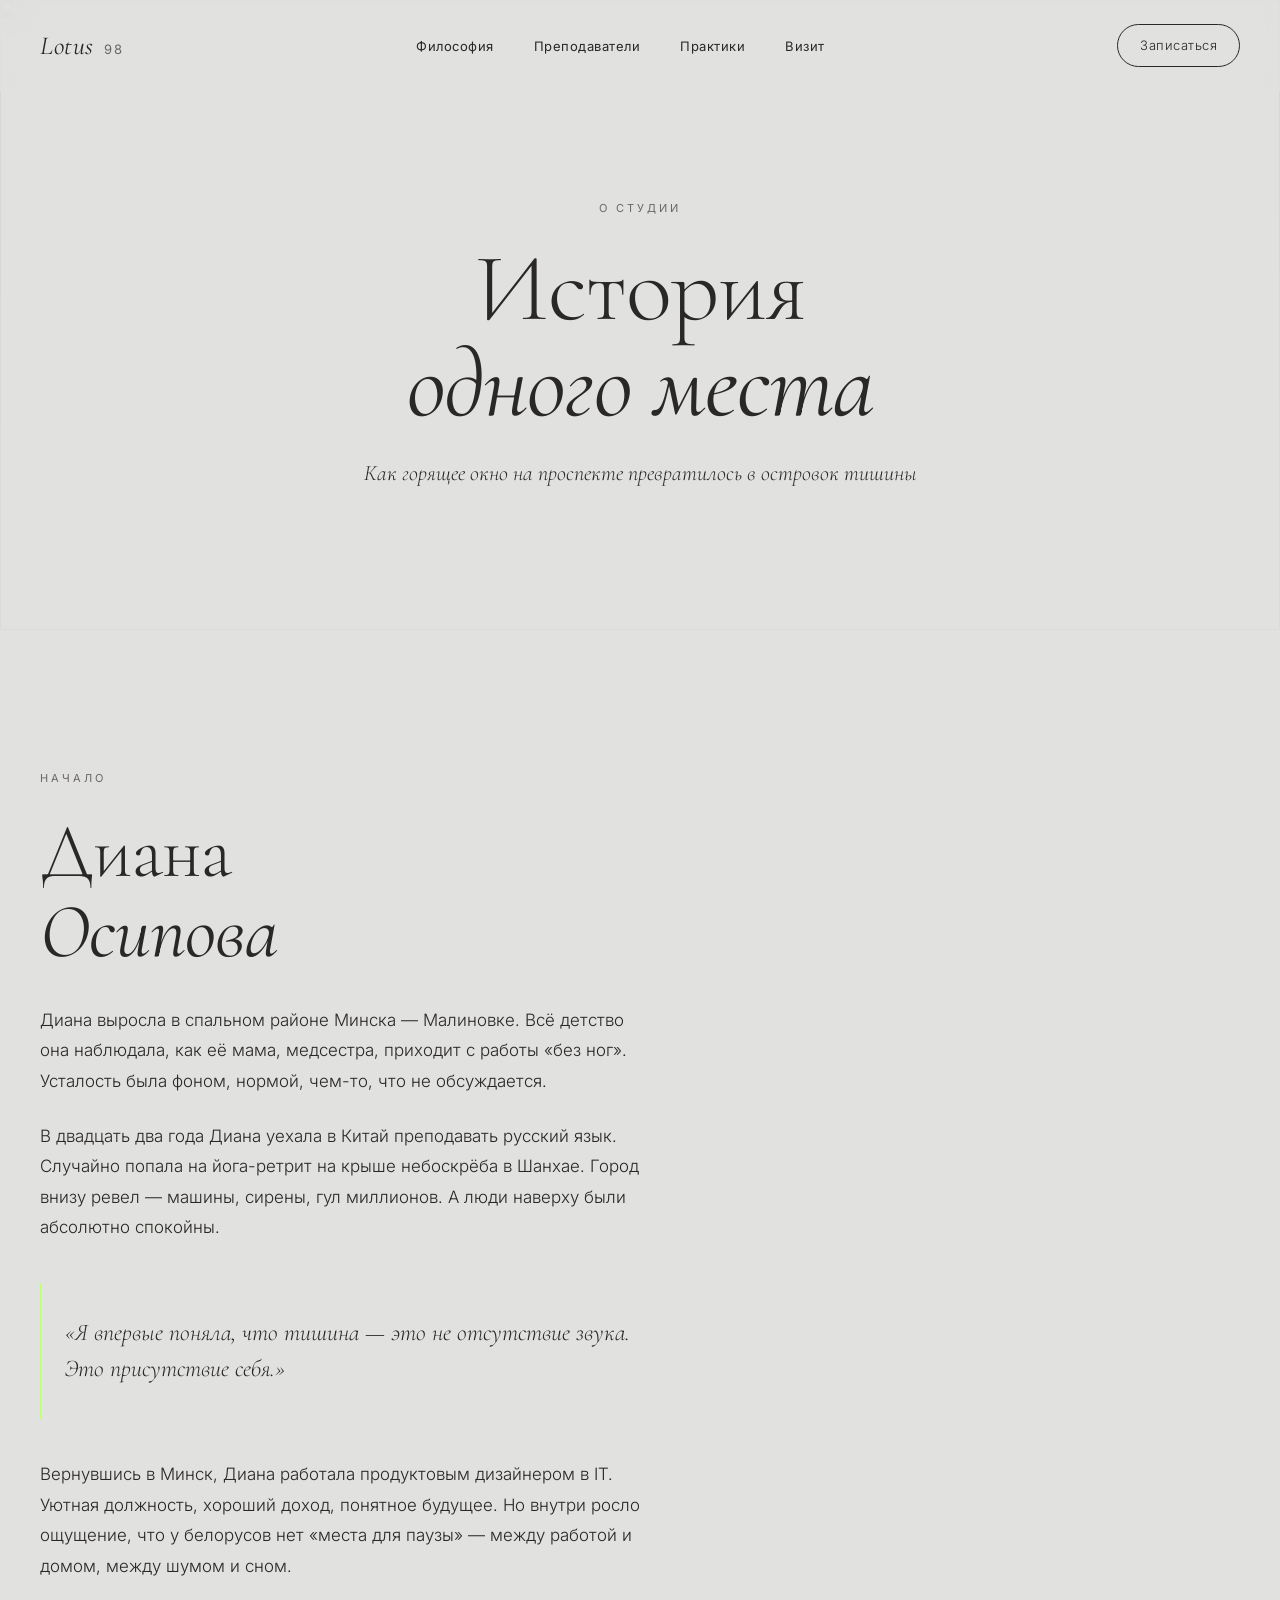
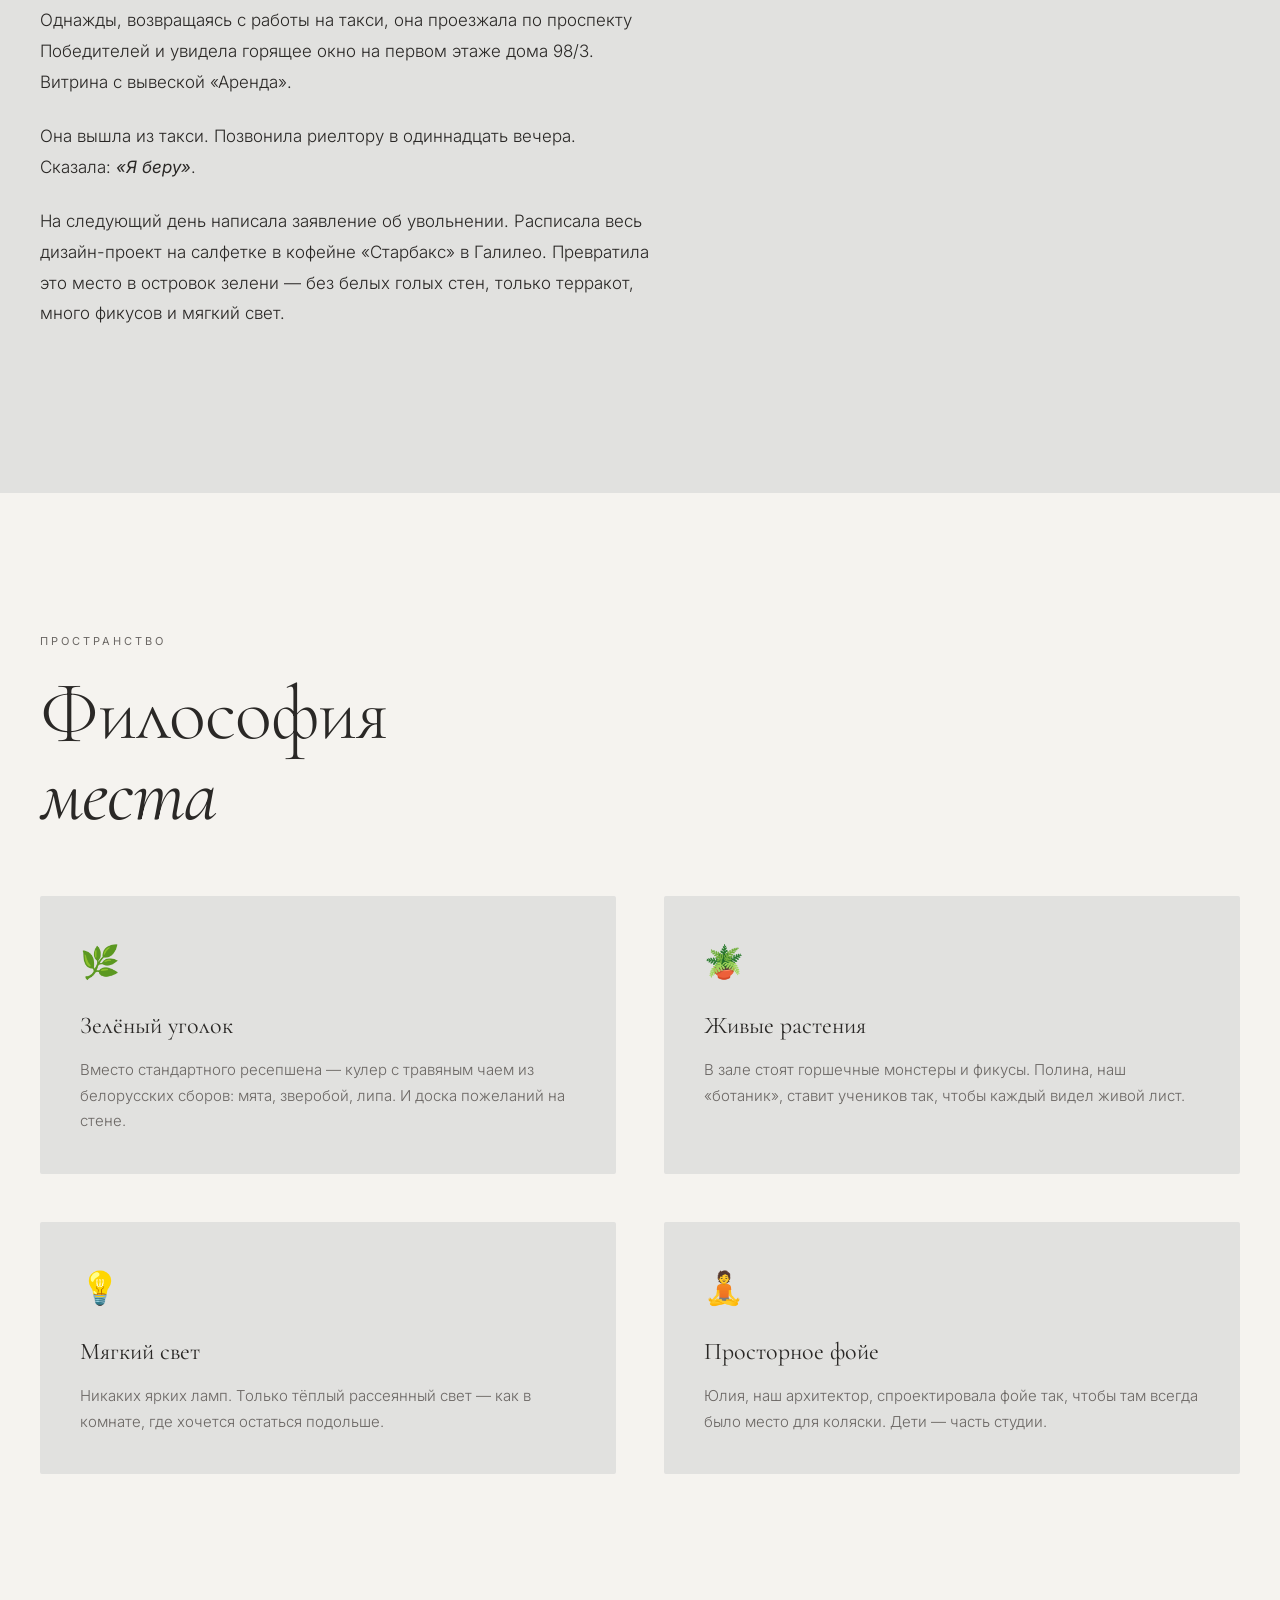
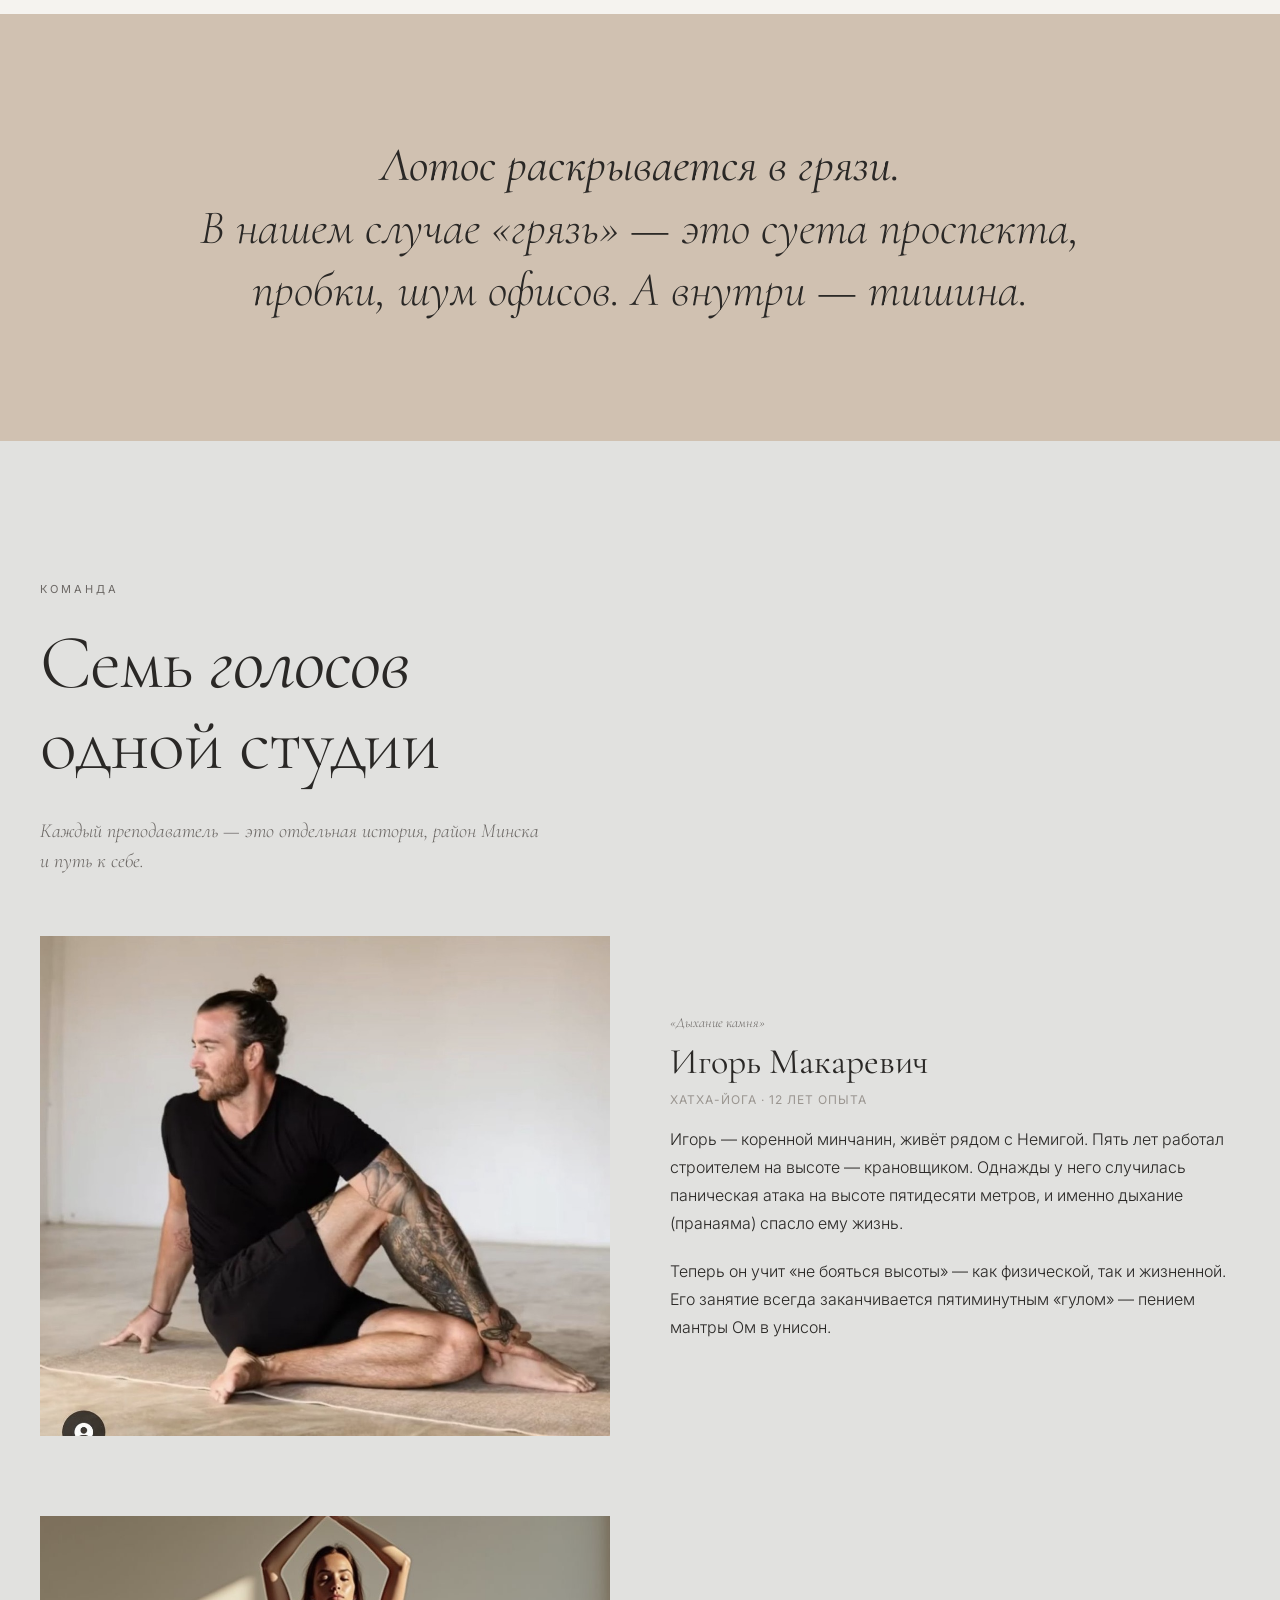
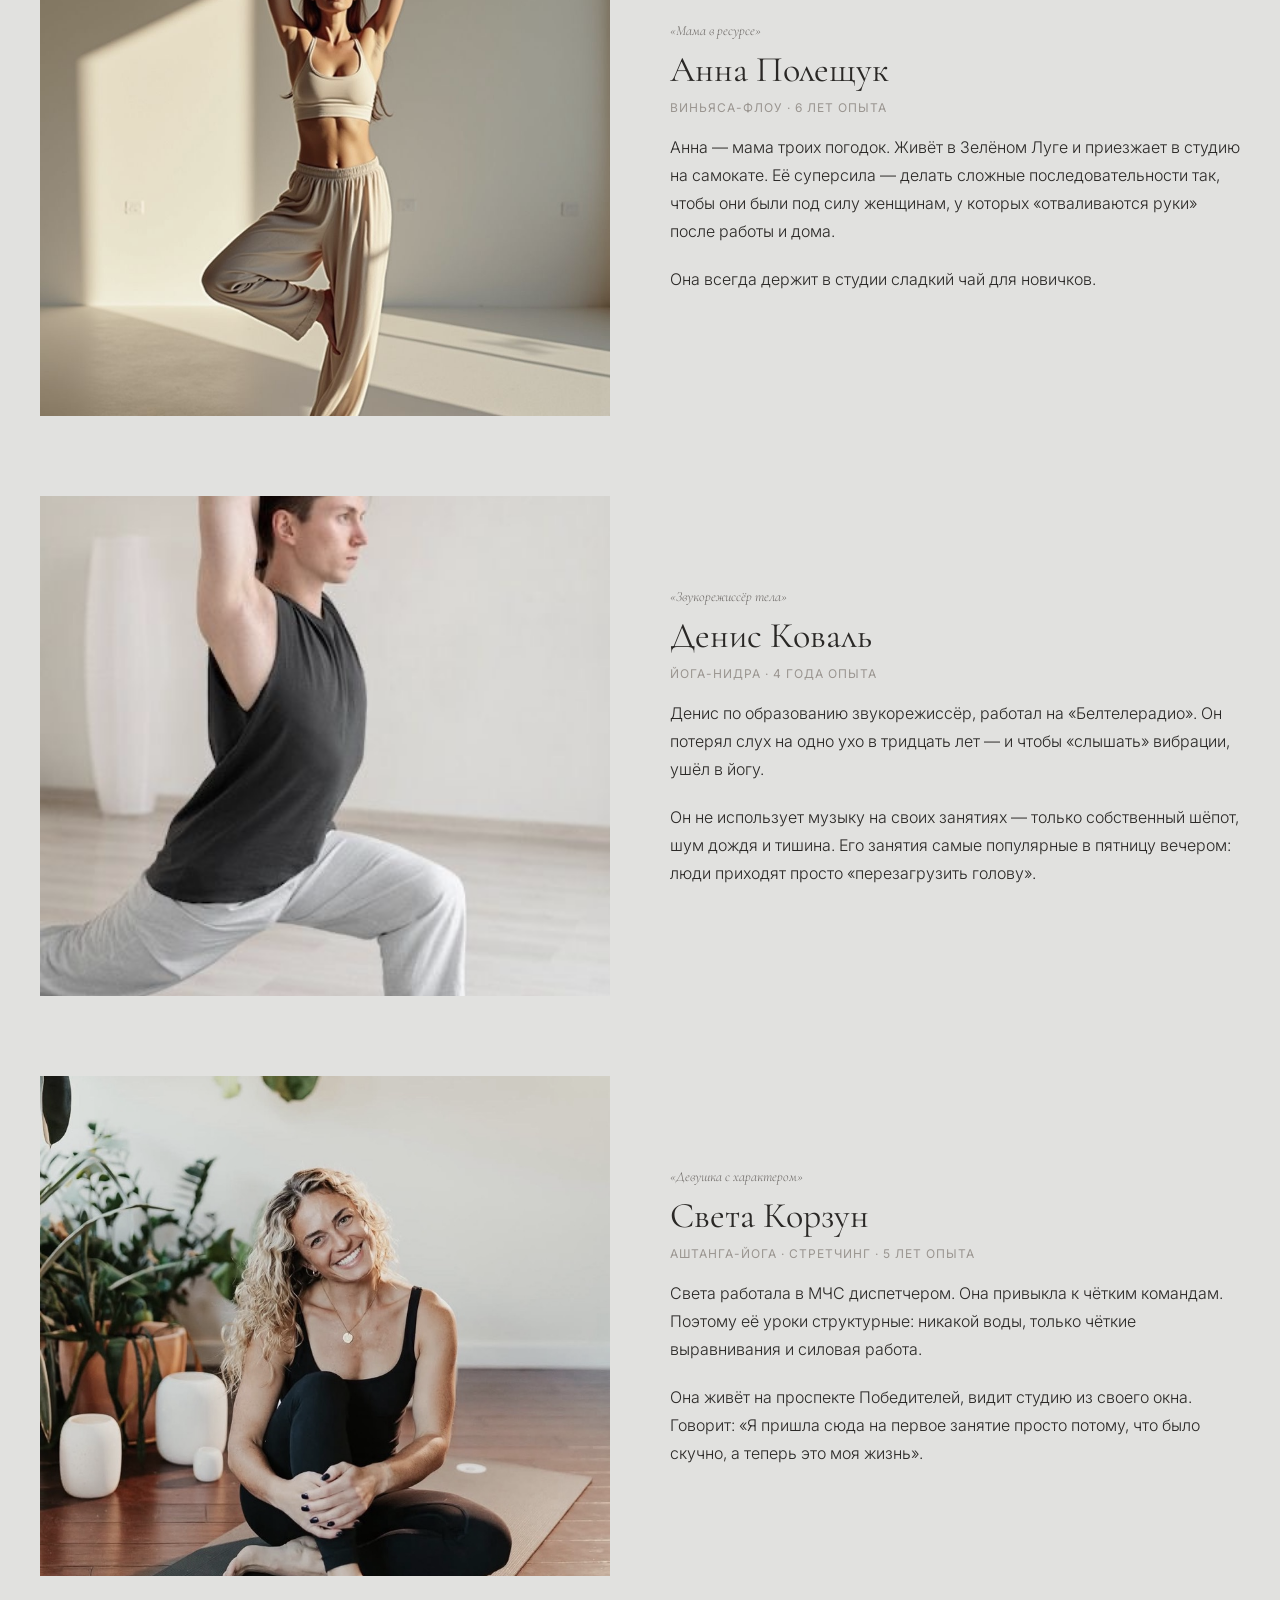
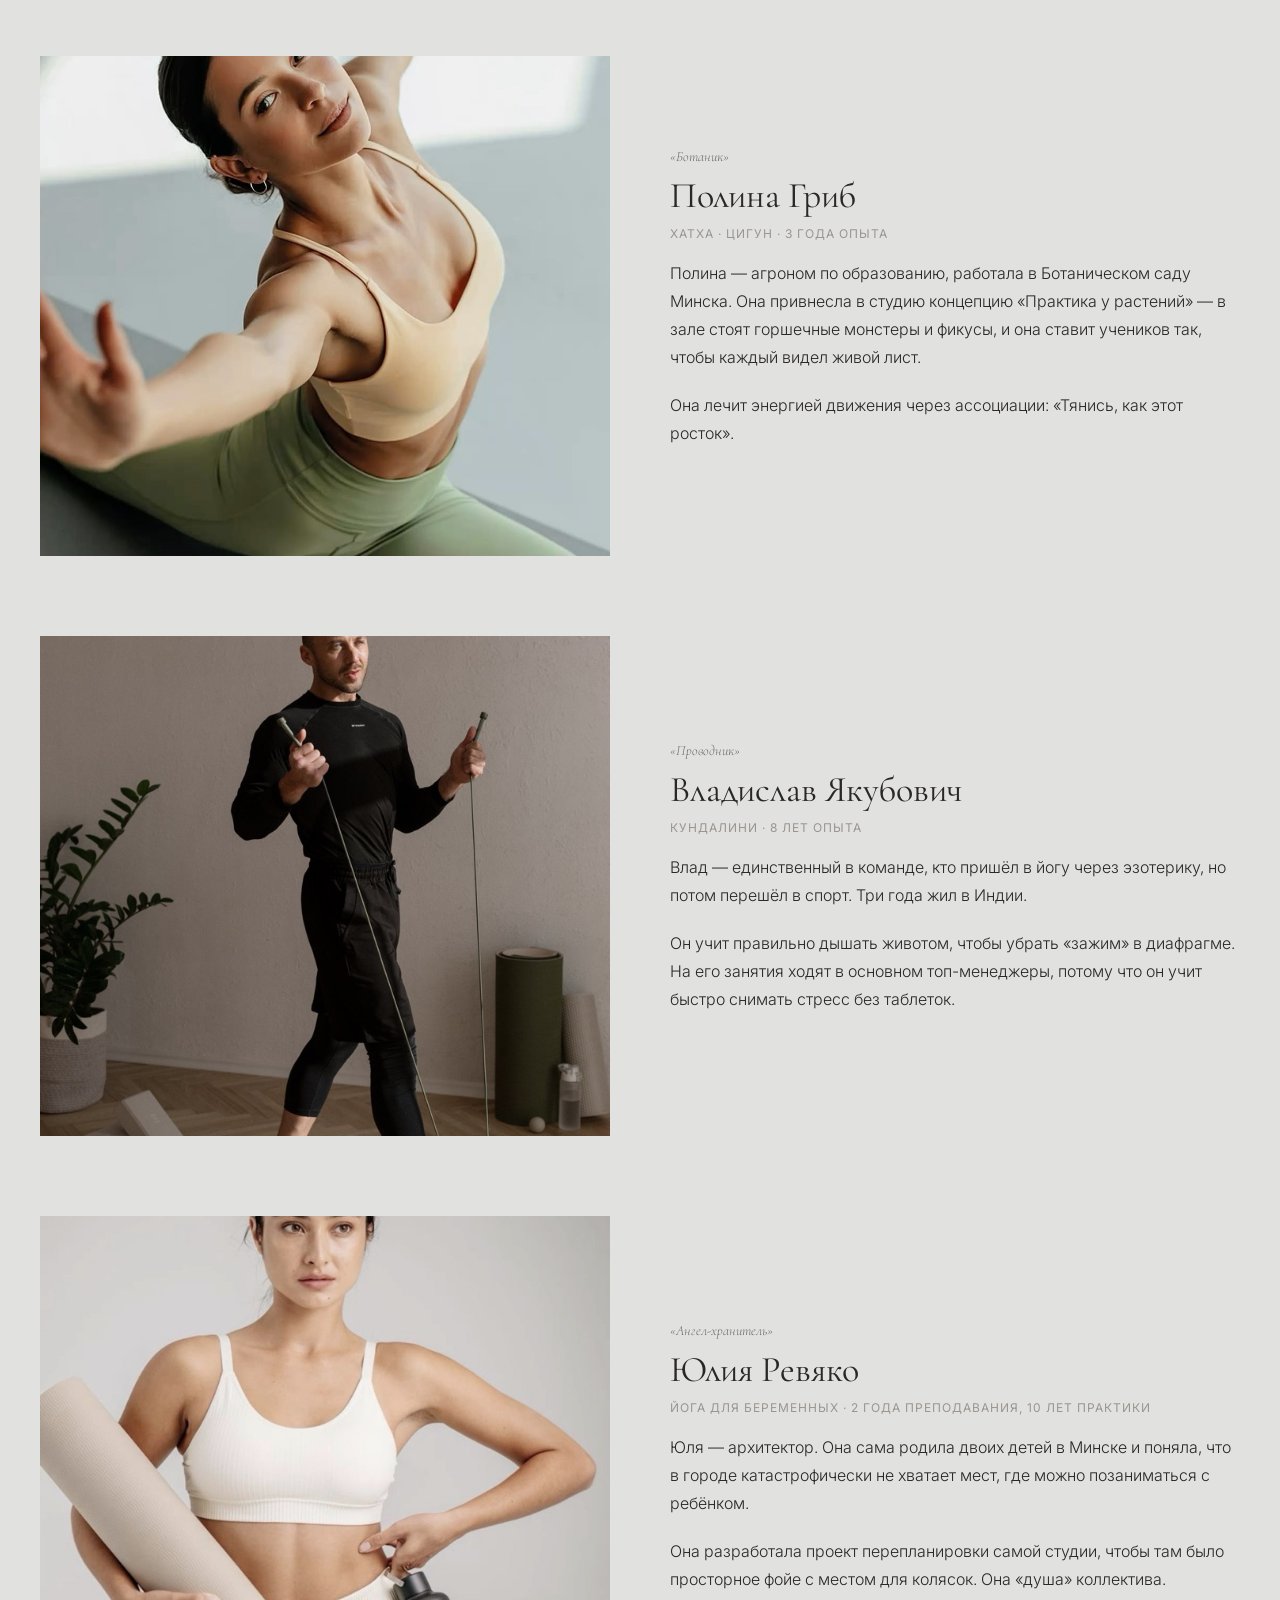
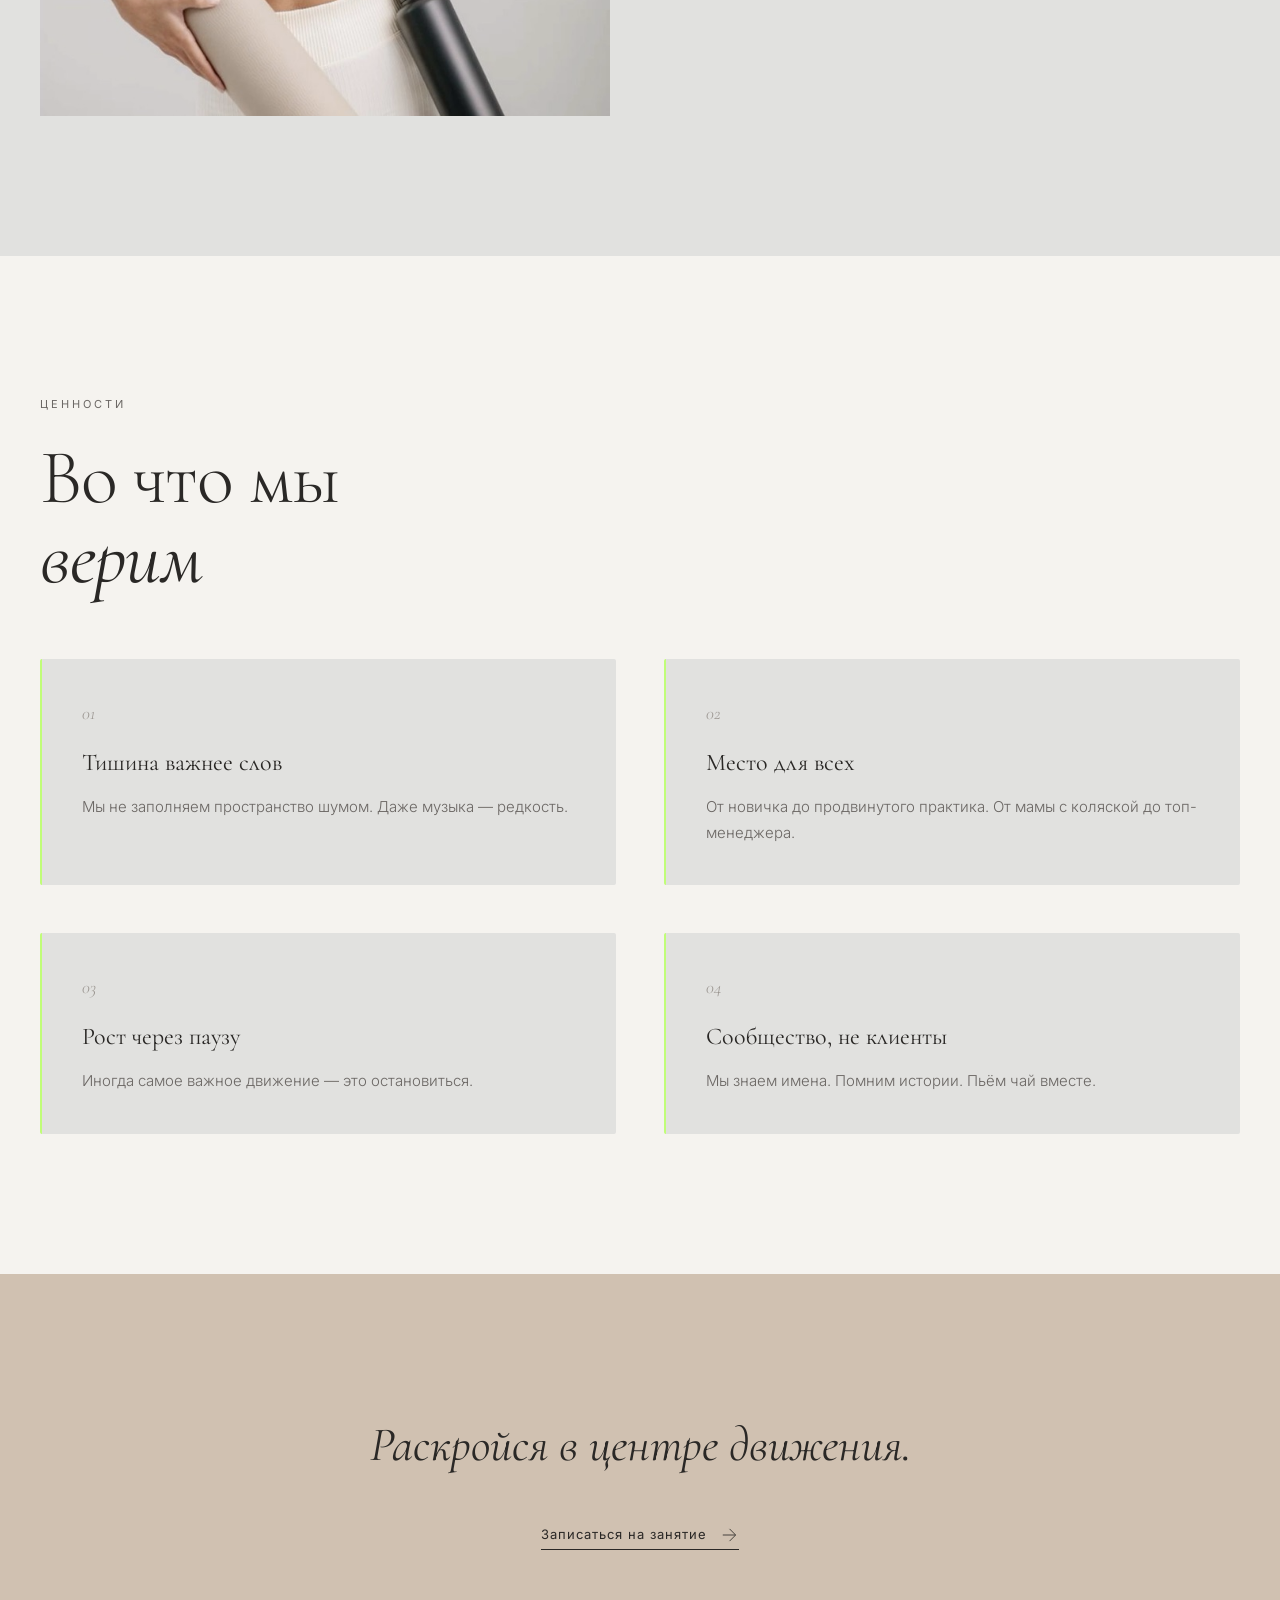
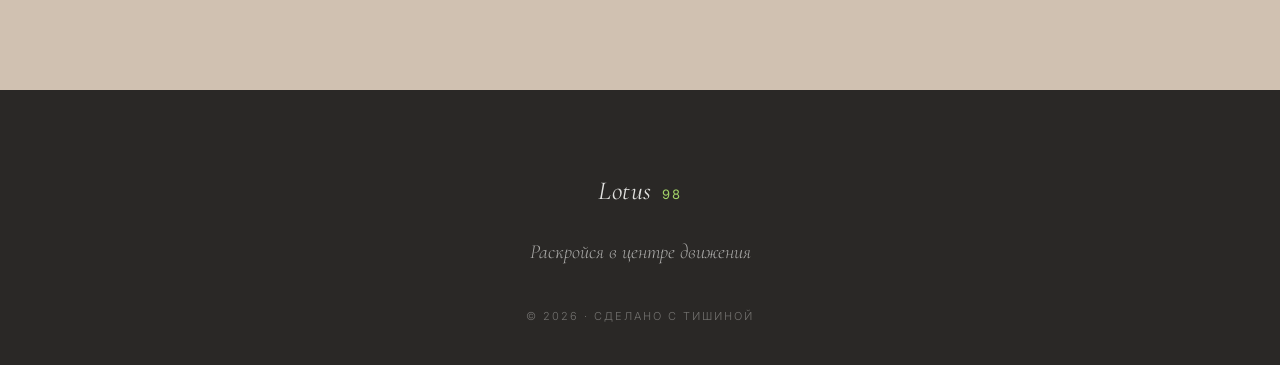
==== commit 4b392be7: "teachers" ====
--- a/about.html
+++ b/about.html
@@ -7,8 +7,8 @@
   <link rel="preconnect" href="https://fonts.googleapis.com" />
   <link rel="preconnect" href="https://fonts.gstatic.com" crossorigin />
   <link href="https://fonts.googleapis.com/css2?family=Cormorant+Garamond:ital,wght@0,300;0,400;0,500;1,300;1,400&family=EB+Garamond:ital,wght@0,400;0,500;1,400&family=Inter:wght@300;400&display=swap" rel="stylesheet" />
-  <link rel="stylesheet" href="style.css" />
-  <link rel="stylesheet" href="about.css" />
+  <link rel="stylesheet" href="css/style.css" />
+  <link rel="stylesheet" href="css/about.css" />
 </head>
 <body>
 
@@ -33,11 +33,12 @@
   <!-- Мобильное меню -->
   <div class="mobile-menu">
     <button class="mobile-close">×</button>
-    <ul>
-      <li><a href="index.html#philosophy">Философия</a></li>
-      <li><a href="index.html#teachers">Преподаватели</a></li>
-      <li><a href="index.html#practice">Практики</a></li>
-      <li><a href="index.html#visit">Визит</a></li>
+    <ul class="nav-links">
+        <li><a href="index.html#philosophy">Философия</a></li>
+        <li><a href="index.html#teachers">Преподаватели</a></li>
+        <li><a href="schedule.html">Расписание</a></li>
+        <li><a href="index.html#practice">Практики</a></li>
+        <li><a href="index.html#visit">Визит</a></li>
     </ul>
   </div>
 
@@ -162,7 +163,7 @@
       <div class="teachers-detail-list">
         <article class="teacher-detail-card reveal">
           <div class="teacher-detail-img">
-            <img src="https://images.unsplash.com/photo-1506126613408-eca07ce68773?w=800&q=80" alt="" />
+            <img src="img/makarevich.jpg" alt="" />
           </div>
           <div class="teacher-detail-body">
             <p class="teacher-nickname">«Дыхание камня»</p>
@@ -190,13 +191,13 @@
             </p>
           </div>
           <div class="teacher-detail-img">
-            <img src="https://images.unsplash.com/photo-1518611012118-696072aa579a?w=800&q=80" alt="" />
-          </div>
-        </article>
-
-        <article class="teacher-detail-card reveal">
-          <div class="teacher-detail-img">
-            <img src="https://images.unsplash.com/photo-1575052814086-f385e2e2ad1b?w=800&q=80" alt="" />
+            <img src="img/poleshyk.JPG" alt="" />
+          </div>
+        </article>
+
+        <article class="teacher-detail-card reveal">
+          <div class="teacher-detail-img">
+            <img src="img/koval.JPG" alt="" />
           </div>
           <div class="teacher-detail-body">
             <p class="teacher-nickname">«Звукорежиссёр тела»</p>
@@ -224,13 +225,13 @@
             </p>
           </div>
           <div class="teacher-detail-img">
-            <img src="https://images.unsplash.com/photo-1552196563-55cd4e45efb3?w=800&q=80" alt="" />
-          </div>
-        </article>
-
-        <article class="teacher-detail-card reveal">
-          <div class="teacher-detail-img">
-            <img src="https://images.unsplash.com/photo-1518310383802-640c2de311b2?w=800&q=80" alt="" />
+            <img src="img/korzyn.jpg" alt="" />
+          </div>
+        </article>
+
+        <article class="teacher-detail-card reveal">
+          <div class="teacher-detail-img">
+            <img src="img/grib.JPG" alt="" />
           </div>
           <div class="teacher-detail-body">
             <p class="teacher-nickname">«Ботаник»</p>
@@ -258,13 +259,13 @@
             </p>
           </div>
           <div class="teacher-detail-img">
-            <img src="https://images.unsplash.com/photo-1593810451137-29dc986e6166?w=800&q=80" alt="" />
-          </div>
-        </article>
-
-        <article class="teacher-detail-card reveal">
-          <div class="teacher-detail-img">
-            <img src="https://images.unsplash.com/photo-1571019613454-1cb2f99b2d8b?w=800&q=80" alt="" />
+            <img src="img/yakubovich.jpg" alt="" />
+          </div>
+        </article>
+
+        <article class="teacher-detail-card reveal">
+          <div class="teacher-detail-img">
+            <img src="img/revako.jpg" alt="" />
           </div>
           <div class="teacher-detail-body">
             <p class="teacher-nickname">«Ангел-хранитель»</p>
@@ -321,7 +322,7 @@
       <blockquote class="big-quote reveal">
         <em>Раскройся в центре движения.</em>
       </blockquote>
-      <a href="index.html#visit" class="final-cta reveal">
+      <a href="schedule.html" class="final-cta reveal">
         <span>Записаться на занятие</span>
         <svg width="20" height="20" viewBox="0 0 24 24" fill="none">
           <path d="M5 12h14M13 5l7 7-7 7" stroke="currentColor" stroke-width="1" stroke-linecap="round"/>
@@ -344,6 +345,6 @@
     </div>
   </footer>
 
-  <script src="script.js"></script>
+  <script src="js/script.js"></script>
 </body>
 </html>
--- a/css/style.css
+++ b/css/style.css
@@ -0,0 +1,1667 @@
+/* ===== Переменные ===== */
+:root {
+  --bg: #E1E1DF;
+  --bg-warm: #D0C1B1;
+  --accent: #C0FD78;
+  --ink: #2a2826;
+  --ink-soft: #6b6764;
+  --ink-faint: #9a9590;
+  --paper: #f5f3ef;
+
+  --font-serif: 'Cormorant Garamond', 'EB Garamond', Georgia, serif;
+  --font-sans: 'Inter', -apple-system, sans-serif;
+
+  --radius: 2px;
+}
+
+* {
+  margin: 0;
+  padding: 0;
+  box-sizing: border-box;
+}
+
+html {
+  scroll-behavior: smooth;
+}
+
+body {
+  font-family: var(--font-sans);
+  background: var(--bg);
+  color: var(--ink);
+  overflow-x: hidden;
+  line-height: 1.6;
+  font-weight: 300;
+  -webkit-font-smoothing: antialiased;
+  -moz-osx-font-smoothing: grayscale;
+}
+
+img {
+  max-width: 100%;
+  display: block;
+}
+
+em {
+  font-style: italic;
+  font-weight: 400;
+}
+
+.container {
+  max-width: 1280px;
+  margin: 0 auto;
+  padding: 0 40px;
+}
+
+/* ===== Навигация ===== */
+.nav {
+  position: fixed;
+  top: 0;
+  left: 0;
+  right: 0;
+  padding: 24px 40px;
+  display: flex;
+  justify-content: space-between;
+  align-items: center;
+  z-index: 100;
+  background: rgba(225, 225, 223, 0.75);
+  backdrop-filter: blur(12px);
+  -webkit-backdrop-filter: blur(12px);
+  transition: padding 0.4s ease, background 0.4s ease;
+}
+
+.nav.scrolled {
+  padding: 16px 40px;
+  background: rgba(225, 225, 223, 0.92);
+}
+
+.nav-logo {
+  display: flex;
+  align-items: baseline;
+  gap: 10px;
+  text-decoration: none;
+  color: var(--ink);
+}
+
+.logo-word {
+  font-family: var(--font-serif);
+  font-size: 26px;
+  font-weight: 400;
+  font-style: italic;
+  letter-spacing: 0.5px;
+}
+
+.logo-num {
+  font-family: var(--font-sans);
+  font-size: 13px;
+  font-weight: 400;
+  color: var(--ink-soft);
+  letter-spacing: 2px;
+}
+
+.nav-links {
+  display: flex;
+  gap: 40px;
+  list-style: none;
+}
+
+.nav-links a {
+  text-decoration: none;
+  color: var(--ink);
+  font-size: 13px;
+  letter-spacing: 0.5px;
+  font-weight: 400;
+  position: relative;
+  transition: color 0.3s ease;
+}
+
+.nav-links a::after {
+  content: '';
+  position: absolute;
+  bottom: -4px;
+  left: 0;
+  width: 0;
+  height: 1px;
+  background: var(--ink);
+  transition: width 0.4s ease;
+}
+
+.nav-links a:hover::after {
+  width: 100%;
+}
+
+.nav-cta {
+  text-decoration: none;
+  color: var(--ink);
+  font-size: 13px;
+  letter-spacing: 0.5px;
+  padding: 10px 22px;
+  border: 1px solid var(--ink);
+  border-radius: 100px;
+  transition: all 0.4s ease;
+}
+
+.nav-cta:hover {
+  background: var(--ink);
+  color: var(--bg);
+}
+
+.nav-burger {
+  display: none;
+  flex-direction: column;
+  gap: 6px;
+  background: none;
+  border: none;
+  cursor: pointer;
+  padding: 8px;
+}
+
+.nav-burger span {
+  width: 22px;
+  height: 1px;
+  background: var(--ink);
+  transition: all 0.3s ease;
+}
+
+/* ===== Мобильное меню ===== */
+.mobile-menu {
+  position: fixed;
+  inset: 0;
+  background: var(--bg);
+  z-index: 200;
+  display: flex;
+  flex-direction: column;
+  justify-content: center;
+  align-items: center;
+  opacity: 0;
+  pointer-events: none;
+  transition: opacity 0.5s ease;
+}
+
+.mobile-menu.active {
+  opacity: 1;
+  pointer-events: all;
+}
+
+.mobile-close {
+  position: absolute;
+  top: 24px;
+  right: 28px;
+  background: none;
+  border: none;
+  font-family: var(--font-serif);
+  font-size: 40px;
+  cursor: pointer;
+  color: var(--ink);
+  font-weight: 300;
+}
+
+.mobile-menu ul {
+  list-style: none;
+  text-align: center;
+}
+
+.mobile-menu li {
+  margin: 28px 0;
+}
+
+.mobile-menu a {
+  font-family: var(--font-serif);
+  font-size: 36px;
+  font-style: italic;
+  color: var(--ink);
+  text-decoration: none;
+  font-weight: 300;
+}
+
+/* ===== Hero ===== */
+.hero {
+  position: relative;
+  min-height: 100vh;
+  display: flex;
+  flex-direction: column;
+  justify-content: center;
+  align-items: center;
+  text-align: center;
+  padding: 120px 40px 80px;
+  overflow: hidden;
+}
+
+.hero-bg {
+  position: absolute;
+  inset: 0;
+  z-index: 0;
+}
+
+.hero-bg img {
+  width: 100%;
+  height: 100%;
+  object-fit: cover;
+  opacity: 0.55;
+  filter: saturate(0.7) contrast(0.95);
+}
+
+.hero-overlay {
+  position: absolute;
+  inset: 0;
+  background: linear-gradient(180deg, rgba(225, 225, 223, 0.3) 0%, rgba(225, 225, 223, 0.6) 100%);
+  z-index: 1;
+}
+
+.hero-content {
+  position: relative;
+  z-index: 2;
+  max-width: 900px;
+}
+
+.hero-eyebrow {
+  font-family: var(--font-sans);
+  font-size: 11px;
+  letter-spacing: 3px;
+  text-transform: uppercase;
+  color: var(--ink-soft);
+  margin-bottom: 32px;
+  font-weight: 400;
+}
+
+.hero-title {
+  font-family: var(--font-serif);
+  font-size: clamp(56px, 10vw, 128px);
+  font-weight: 300;
+  line-height: 0.95;
+  letter-spacing: -2px;
+  color: var(--ink);
+  margin-bottom: 40px;
+}
+
+.hero-title em {
+  font-weight: 300;
+}
+
+.hero-sub {
+  font-family: var(--font-serif);
+  font-size: clamp(18px, 2vw, 22px);
+  font-weight: 300;
+  font-style: italic;
+  color: var(--ink);
+  max-width: 560px;
+  margin: 0 auto 48px;
+  line-height: 1.5;
+}
+
+.hero-link {
+  display: inline-flex;
+  align-items: center;
+  gap: 12px;
+  text-decoration: none;
+  color: var(--ink);
+  font-size: 12px;
+  letter-spacing: 2px;
+  text-transform: uppercase;
+  font-weight: 400;
+  transition: gap 0.4s ease;
+}
+
+.hero-link:hover {
+  gap: 20px;
+}
+
+.scroll-hint {
+  position: absolute;
+  bottom: 40px;
+  left: 50%;
+  transform: translateX(-50%);
+  display: flex;
+  flex-direction: column;
+  align-items: center;
+  gap: 12px;
+  z-index: 2;
+}
+
+.scroll-hint span {
+  font-size: 10px;
+  letter-spacing: 3px;
+  text-transform: uppercase;
+  color: var(--ink-soft);
+}
+
+.scroll-line {
+  width: 1px;
+  height: 40px;
+  background: var(--ink-soft);
+  animation: scrollPulse 2.5s ease-in-out infinite;
+}
+
+@keyframes scrollPulse {
+  0%, 100% { transform: scaleY(0.4); opacity: 0.3; }
+  50% { transform: scaleY(1); opacity: 1; }
+}
+
+/* ===== Секции ===== */
+section {
+  padding: 140px 0;
+}
+
+.section-eyebrow {
+  font-size: 11px;
+  letter-spacing: 3px;
+  text-transform: uppercase;
+  color: var(--ink-soft);
+  margin-bottom: 24px;
+  font-weight: 400;
+}
+
+.section-title {
+  font-family: var(--font-serif);
+  font-size: clamp(40px, 6vw, 80px);
+  font-weight: 300;
+  line-height: 1.05;
+  letter-spacing: -1px;
+  color: var(--ink);
+  margin-bottom: 32px;
+}
+
+.section-sub {
+  font-family: var(--font-serif);
+  font-size: 20px;
+  font-style: italic;
+  font-weight: 300;
+  color: var(--ink-soft);
+  max-width: 500px;
+  line-height: 1.5;
+}
+
+/* ===== Философия ===== */
+.philosophy {
+  background: var(--bg);
+}
+
+.philosophy-grid {
+  display: grid;
+  grid-template-columns: 1.1fr 1fr;
+  gap: 80px;
+  align-items: start;
+}
+
+.philosophy-quote {
+  font-family: var(--font-serif);
+  font-size: 22px;
+  font-style: italic;
+  font-weight: 300;
+  color: var(--ink);
+  padding-left: 20px;
+  border-left: 1px solid var(--accent);
+  margin: 40px 0;
+  line-height: 1.5;
+}
+
+.philosophy-body {
+  font-size: 16px;
+  line-height: 1.75;
+  color: var(--ink);
+  margin-bottom: 20px;
+  font-weight: 300;
+}
+
+.philosophy-body em {
+  color: var(--ink);
+  font-weight: 400;
+}
+
+.philosophy-visual img {
+  width: 100%;
+  height: auto;
+  filter: saturate(0.85);
+  transition: filter 0.6s ease;
+}
+
+.philosophy-visual img:hover {
+  filter: saturate(1);
+}
+
+/* ===== Цитата-разделитель ===== */
+.quote-section {
+  padding: 100px 0;
+  background: var(--bg-warm);
+  text-align: center;
+}
+
+.big-quote {
+  font-family: var(--font-serif);
+  font-size: clamp(28px, 4vw, 48px);
+  font-weight: 300;
+  font-style: italic;
+  line-height: 1.3;
+  color: var(--ink);
+  max-width: 900px;
+  margin: 0 auto;
+}
+
+/* ===== Преподаватели ===== */
+.teachers {
+  background: var(--bg);
+}
+
+.teachers-grid {
+  display: grid;
+  grid-template-columns: repeat(3, 1fr);
+  gap: 32px;
+  margin-top: 60px;
+}
+
+.teacher-card {
+  background: var(--paper);
+  border-radius: var(--radius);
+  overflow: hidden;
+  transition: transform 0.6s ease;
+  cursor: default;
+}
+
+.teacher-card:hover {
+  transform: translateY(-6px);
+}
+
+.teacher-img {
+  width: 100%;
+  height: 320px;
+  overflow: hidden;
+}
+
+.teacher-img img {
+  width: 100%;
+  height: 100%;
+  object-fit: cover;
+  filter: saturate(0.8);
+  transition: transform 0.8s ease, filter 0.6s ease;
+}
+
+.teacher-card:hover .teacher-img img {
+  transform: scale(1.04);
+  filter: saturate(1);
+}
+
+
+/* ===== Исправление для кликабельных карточек преподавателей ===== */
+.teacher-card-link {
+  text-decoration: none; /* Убираем подчеркивание */
+  color: inherit; /* Сохраняем исходный цвет текста, чтобы он не стал синим */
+  display: block; /* Делаем ссылку блочным элементом, чтобы она корректно оборачивала карточку */
+  border-radius: var(--radius); /* Скругление, как у самой карточки */
+  transition: transform 0.4s ease; /* Переносим анимацию подъема на саму ссылку */
+}
+
+/* Убираем подчеркивание у конкретных элементов внутри ссылки на всякий случай */
+.teacher-card-link h3,
+.teacher-card-link p {
+  text-decoration: none;
+  color: inherit;
+}
+
+/* Эффект при наведении теперь применяется к ссылке-обертке */
+.teacher-card-link:hover {
+  transform: translateY(-6px);
+}
+
+
+
+
+
+
+
+
+
+
+
+
+.teacher-body {
+  padding: 28px;
+}
+
+.teacher-nickname {
+  font-family: var(--font-serif);
+  font-size: 14px;
+  font-style: italic;
+  color: var(--ink-soft);
+  margin-bottom: 8px;
+}
+
+.teacher-body h3 {
+  font-family: var(--font-serif);
+  font-size: 26px;
+  font-weight: 400;
+  color: var(--ink);
+  margin-bottom: 8px;
+  line-height: 1.1;
+}
+
+.teacher-style {
+  font-size: 12px;
+  letter-spacing: 1px;
+  text-transform: uppercase;
+  color: var(--ink-faint);
+  margin-bottom: 16px;
+  font-weight: 400;
+}
+
+.teacher-desc {
+  font-size: 14px;
+  line-height: 1.6;
+  color: var(--ink);
+  font-weight: 300;
+}
+
+/* ===== Практики ===== */
+.practice {
+  background: var(--paper);
+}
+
+.practice-header {
+  margin-bottom: 60px;
+}
+
+.practice-list {
+  display: flex;
+  flex-direction: column;
+  gap: 0;
+  border-top: 1px solid rgba(42, 40, 38, 0.15);
+}
+
+.practice-item {
+  display: grid;
+  grid-template-columns: 60px 1fr 40px;
+  gap: 24px;
+  align-items: center;
+  padding: 36px 0;
+  border-bottom: 1px solid rgba(42, 40, 38, 0.15);
+  cursor: default;
+  transition: padding-left 0.4s ease;
+}
+
+.practice-item:hover {
+  padding-left: 16px;
+}
+
+.practice-num {
+  font-family: var(--font-serif);
+  font-size: 18px;
+  font-style: italic;
+  color: var(--ink-faint);
+  font-weight: 300;
+}
+
+.practice-info h3 {
+  font-family: var(--font-serif);
+  font-size: 28px;
+  font-weight: 400;
+  color: var(--ink);
+  margin-bottom: 6px;
+}
+
+.practice-info p {
+  font-size: 14px;
+  color: var(--ink-soft);
+  font-weight: 300;
+}
+
+.practice-arrow {
+  font-family: var(--font-serif);
+  font-size: 24px;
+  color: var(--ink-faint);
+  transition: transform 0.4s ease, color 0.4s ease;
+  justify-self: end;
+}
+
+.practice-item:hover .practice-arrow {
+  transform: translateX(6px);
+  color: var(--ink);
+}
+
+/* ===== Визит ===== */
+.visit {
+  background: var(--bg);
+}
+
+.visit-grid {
+  display: grid;
+  grid-template-columns: 1.2fr 1fr;
+  gap: 80px;
+  align-items: start;
+}
+
+.tariffs-list {
+  margin-top: 48px;
+  margin-bottom: 40px;
+  display: flex;
+  flex-direction: column;
+  gap: 0;
+  border-top: 1px solid rgba(42, 40, 38, 0.15);
+}
+
+.tariff {
+  display: grid;
+  grid-template-columns: 50px 1fr auto;
+  gap: 24px;
+  align-items: center;
+  padding: 24px 0;
+  border-bottom: 1px solid rgba(42, 40, 38, 0.15);
+  transition: padding-left 0.4s ease;
+  cursor: default;
+}
+
+.tariff:hover {
+  padding-left: 12px;
+}
+
+.tariff-name {
+  font-family: var(--font-serif);
+  font-size: 24px;
+  font-weight: 400;
+  color: var(--ink);
+}
+
+.tariff-name.accent {
+  color: var(--ink);
+  position: relative;
+}
+
+.tariff-name.accent::after {
+  content: '';
+  position: absolute;
+  bottom: 2px;
+  left: 0;
+  right: 0;
+  height: 8px;
+  background: var(--accent);
+  opacity: 0.6;
+  z-index: -1;
+}
+
+.tariff-desc {
+  font-size: 15px;
+  color: var(--ink);
+  font-weight: 300;
+}
+
+.tariff-price {
+  font-family: var(--font-serif);
+  font-size: 20px;
+  font-weight: 400;
+  color: var(--ink);
+}
+
+.promo-note {
+  margin-top: 40px;
+  padding: 28px;
+  background: var(--paper);
+  border-left: 2px solid var(--accent);
+}
+
+.promo-label {
+  font-size: 11px;
+  letter-spacing: 2px;
+  text-transform: uppercase;
+  color: var(--ink-soft);
+  margin-bottom: 8px;
+  font-weight: 400;
+}
+
+.promo-note p {
+  font-family: var(--font-serif);
+  font-size: 18px;
+  font-style: italic;
+  color: var(--ink);
+  line-height: 1.5;
+  font-weight: 300;
+}
+
+.visit-visual img {
+  width: 100%;
+  height: auto;
+  filter: saturate(0.85);
+}
+
+/* ===== Контакты ===== */
+.contact {
+  background: var(--bg-warm);
+}
+
+.contact-grid {
+  display: grid;
+  grid-template-columns: 1fr 1fr;
+  gap: 80px;
+  align-items: start;
+}
+
+.contact-details {
+  margin-top: 40px;
+  display: flex;
+  flex-direction: column;
+  gap: 28px;
+}
+
+.contact-row {
+  display: flex;
+  flex-direction: column;
+  gap: 6px;
+}
+
+.contact-label {
+  font-size: 11px;
+  letter-spacing: 2px;
+  text-transform: uppercase;
+  color: var(--ink-soft);
+  font-weight: 400;
+}
+
+.contact-row p {
+  font-family: var(--font-serif);
+  font-size: 20px;
+  color: var(--ink);
+  font-weight: 400;
+  line-height: 1.4;
+}
+
+.contact-socials {
+  margin-top: 40px;
+  display: flex;
+  gap: 24px;
+}
+
+.contact-socials a {
+  font-family: var(--font-serif);
+  font-size: 16px;
+  font-style: italic;
+  color: var(--ink);
+  text-decoration: none;
+  border-bottom: 1px solid transparent;
+  transition: border-color 0.3s ease;
+  padding-bottom: 2px;
+}
+
+.contact-socials a:hover {
+  border-color: var(--ink);
+}
+
+.contact-visual img {
+  width: 100%;
+  height: auto;
+  filter: saturate(0.85);
+}
+
+/* ===== Футер ===== */
+.footer {
+  background: var(--ink);
+  color: var(--bg);
+  padding: 80px 0 40px;
+  text-align: center;
+}
+
+.footer-logo {
+  display: inline-flex;
+  align-items: baseline;
+  gap: 10px;
+  text-decoration: none;
+  margin-bottom: 24px;
+}
+
+.footer-logo .logo-word {
+  color: var(--bg);
+}
+
+.footer-logo .logo-num {
+  color: var(--accent);
+  opacity: 0.8;
+}
+
+.footer-tagline {
+  font-family: var(--font-serif);
+  font-size: 20px;
+  font-style: italic;
+  font-weight: 300;
+  color: rgba(225, 225, 223, 0.7);
+  margin-bottom: 40px;
+}
+
+.footer-copy {
+  font-size: 11px;
+  letter-spacing: 2px;
+  text-transform: uppercase;
+  color: rgba(225, 225, 223, 0.4);
+}
+
+/* ===== Reveal ===== */
+.reveal {
+  opacity: 0;
+  transform: translateY(30px);
+  transition: opacity 1.2s ease, transform 1.2s ease;
+}
+
+.reveal.visible {
+  opacity: 1;
+  transform: translateY(0);
+}
+
+/* ===== Адаптив ===== */
+@media (max-width: 960px) {
+  .container {
+    padding: 0 24px;
+  }
+  
+  .nav {
+    padding: 20px 24px;
+  }
+  
+  .nav-links,
+  .nav-cta {
+    display: none;
+  }
+  
+  .nav-burger {
+    display: flex;
+  }
+  
+  section {
+    padding: 80px 0;
+  }
+  
+  .philosophy-grid,
+  .visit-grid,
+  .contact-grid {
+    grid-template-columns: 1fr;
+    gap: 48px;
+  }
+  
+  .teachers-grid {
+    grid-template-columns: 1fr;
+    gap: 24px;
+  }
+  
+  .teacher-img {
+    height: 360px;
+  }
+  
+  .practice-item {
+    grid-template-columns: 40px 1fr 30px;
+    gap: 16px;
+    padding: 24px 0;
+  }
+  
+  .practice-info h3 {
+    font-size: 22px;
+  }
+  
+  .tariff {
+    grid-template-columns: 40px 1fr auto;
+    gap: 16px;
+  }
+  
+  .hero {
+    padding: 100px 24px 60px;
+  }
+}
+
+@media (max-width: 480px) {
+  .hero-title {
+    letter-spacing: -1px;
+  }
+  
+  .section-title {
+    letter-spacing: -0.5px;
+  }
+  
+  .teacher-body {
+    padding: 20px;
+  }
+  
+  .teacher-body h3 {
+    font-size: 22px;
+  }
+}
+/* ===== Кнопка "Читать полную историю" ===== */
+.story-link {
+  display: inline-flex;
+  align-items: center;
+  gap: 12px;
+  margin-top: 32px;
+  text-decoration: none;
+  color: var(--ink);
+  font-size: 13px;
+  letter-spacing: 1px;
+  font-weight: 400;
+  border-bottom: 1px solid var(--ink);
+  padding-bottom: 4px;
+  transition: gap 0.4s ease, border-color 0.4s ease, color 0.4s ease;
+}
+
+.story-link:hover {
+  gap: 20px;
+  border-color: var(--accent);
+  color: var(--ink-soft);
+}
+
+.story-link svg {
+  transition: transform 0.4s ease;
+}
+
+.story-link:hover svg {
+  transform: translateX(4px);
+}
+/* ===== Schedule Preview (в index.html) ===== */
+.schedule-preview {
+  background: var(--bg);
+  padding: 140px 0;
+}
+
+.schedule-grid {
+  display: grid;
+  grid-template-columns: repeat(auto-fit, minmax(280px, 1fr));
+  gap: 24px;
+  margin: 60px 0;
+}
+
+.schedule-day {
+  background: var(--paper);
+  padding: 28px;
+  border-radius: var(--radius);
+  transition: transform 0.4s ease, box-shadow 0.4s ease;
+}
+
+.schedule-day:hover {
+  transform: translateY(-4px);
+  box-shadow: 0 20px 40px rgba(0, 0, 0, 0.08);
+}
+
+.day-name {
+  font-family: var(--font-serif);
+  font-size: 20px;
+  font-weight: 400;
+  color: var(--ink);
+  display: block;
+  margin-bottom: 20px;
+  padding-bottom: 12px;
+  border-bottom: 1px solid rgba(42, 40, 38, 0.15);
+}
+
+.day-classes {
+  display: flex;
+  flex-direction: column;
+  gap: 12px;
+}
+
+.class-item {
+  display: grid;
+  grid-template-columns: 60px 1fr auto;
+  gap: 12px;
+  align-items: center;
+  font-size: 13px;
+}
+
+.class-time {
+  font-family: var(--font-sans);
+  font-size: 12px;
+  color: var(--ink-faint);
+  font-weight: 400;
+}
+
+.class-name {
+  font-family: var(--font-serif);
+  font-size: 15px;
+  color: var(--ink);
+  font-weight: 400;
+}
+
+.class-teacher {
+  font-size: 12px;
+  color: var(--ink-soft);
+  font-style: italic;
+}
+
+.schedule-cta {
+  text-align: center;
+  margin-top: 48px;
+}
+
+/* ===== Schedule Page ===== */
+.schedule-hero {
+  position: relative;
+  min-height: 60vh;
+  display: flex;
+  flex-direction: column;
+  justify-content: center;
+  align-items: center;
+  text-align: center;
+  padding: 140px 40px 80px;
+  overflow: hidden;
+}
+
+.schedule-hero-bg {
+  position: absolute;
+  inset: 0;
+  z-index: 0;
+}
+
+.schedule-hero-bg img {
+  width: 100%;
+  height: 100%;
+  object-fit: cover;
+  opacity: 0.5;
+  filter: saturate(0.7) contrast(0.95);
+}
+
+.schedule-hero-overlay {
+  position: absolute;
+  inset: 0;
+  background: linear-gradient(180deg, rgba(225, 225, 223, 0.4) 0%, rgba(225, 225, 223, 0.7) 100%);
+  z-index: 1;
+}
+
+.schedule-hero-content {
+  position: relative;
+  z-index: 2;
+  max-width: 900px;
+}
+
+.schedule-hero-title {
+  font-family: var(--font-serif);
+  font-size: clamp(48px, 8vw, 96px);
+  font-weight: 300;
+  line-height: 1;
+  letter-spacing: -1px;
+  color: var(--ink);
+  margin-bottom: 24px;
+}
+
+.schedule-hero-sub {
+  font-family: var(--font-serif);
+  font-size: clamp(16px, 2vw, 20px);
+  font-weight: 300;
+  font-style: italic;
+  color: var(--ink);
+  max-width: 600px;
+  margin: 0 auto;
+  line-height: 1.5;
+}
+
+/* Rooms */
+.rooms-section {
+  background: var(--paper);
+  padding: 100px 0;
+}
+
+.rooms-grid {
+  display: grid;
+  grid-template-columns: repeat(auto-fit, minmax(250px, 1fr));
+  gap: 32px;
+  margin-top: 48px;
+}
+
+.room-card {
+  background: var(--bg);
+  padding: 40px 32px;
+  border-radius: var(--radius);
+  text-align: center;
+  transition: transform 0.4s ease;
+}
+
+.room-card:hover {
+  transform: translateY(-6px);
+}
+
+.room-icon {
+  font-size: 40px;
+  margin-bottom: 16px;
+}
+
+.room-card h3 {
+  font-family: var(--font-serif);
+  font-size: 24px;
+  font-weight: 400;
+  color: var(--ink);
+  margin-bottom: 8px;
+}
+
+.room-card p {
+  font-size: 14px;
+  color: var(--ink-soft);
+  line-height: 1.6;
+}
+
+/* Weekly Schedule */
+.weekly-schedule {
+  background: var(--bg);
+  padding: 100px 0;
+}
+
+.day-schedule {
+  margin-bottom: 60px;
+}
+
+.day-title {
+  font-family: var(--font-serif);
+  font-size: 32px;
+  font-weight: 400;
+  color: var(--ink);
+  margin-bottom: 24px;
+  padding-bottom: 12px;
+  border-bottom: 2px solid var(--accent);
+  display: inline-block;
+}
+
+.schedule-table {
+  display: flex;
+  flex-direction: column;
+  gap: 0;
+  background: var(--paper);
+  border-radius: var(--radius);
+  overflow: hidden;
+}
+
+.schedule-row {
+  display: grid;
+  grid-template-columns: 140px 1fr 1fr 120px 140px;
+  gap: 24px;
+  align-items: center;
+  padding: 20px 28px;
+  border-bottom: 1px solid rgba(42, 40, 38, 0.1);
+  transition: background 0.3s ease;
+}
+
+.schedule-row:last-child {
+  border-bottom: none;
+}
+
+.schedule-row:hover {
+  background: rgba(192, 253, 120, 0.15);
+}
+
+.time {
+  font-family: var(--font-sans);
+  font-size: 14px;
+  color: var(--ink-faint);
+  font-weight: 400;
+}
+
+.practice {
+  font-family: var(--font-serif);
+  font-size: 18px;
+  color: var(--ink);
+  font-weight: 400;
+}
+
+.teacher {
+  font-size: 14px;
+  color: var(--ink-soft);
+  font-style: italic;
+}
+
+.room {
+  font-size: 13px;
+  color: var(--ink);
+  font-weight: 400;
+}
+
+.book-btn {
+  background: transparent;
+  border: 1px solid var(--ink);
+  color: var(--ink);
+  padding: 10px 20px;
+  border-radius: 100px;
+  font-size: 13px;
+  cursor: pointer;
+  transition: all 0.3s ease;
+  font-family: var(--font-sans);
+  font-weight: 400;
+}
+
+.book-btn:hover {
+  background: var(--ink);
+  color: var(--bg);
+  transform: translateY(-2px);
+}
+
+/* CTA Section */
+.schedule-cta-section {
+  background: var(--bg-warm);
+  padding: 100px 0;
+  text-align: center;
+}
+
+.cta-box {
+  max-width: 700px;
+  margin: 0 auto;
+}
+
+.cta-title {
+  font-family: var(--font-serif);
+  font-size: clamp(32px, 5vw, 48px);
+  font-weight: 300;
+  color: var(--ink);
+  margin-bottom: 16px;
+}
+
+.cta-sub {
+  font-family: var(--font-serif);
+  font-size: 18px;
+  font-style: italic;
+  color: var(--ink-soft);
+  margin-bottom: 40px;
+}
+
+.btn-large {
+  padding: 20px 40px;
+  font-size: 16px;
+}
+
+/* ===== Адаптив ===== */
+@media (max-width: 960px) {
+  .schedule-row {
+    grid-template-columns: 1fr;
+    gap: 8px;
+    padding: 20px;
+  }
+  
+  .schedule-row > * {
+    font-size: 14px !important;
+  }
+  
+  .book-btn {
+    margin-top: 12px;
+    width: 100%;
+  }
+  
+  .schedule-grid {
+    grid-template-columns: 1fr;
+  }
+  
+  .rooms-grid {
+    grid-template-columns: 1fr;
+  }
+}
+
+@media (max-width: 480px) {
+  .schedule-hero {
+    padding: 120px 24px 60px;
+    min-height: 50vh;
+  }
+  
+  .day-title {
+    font-size: 24px;
+  }
+  
+  .schedule-row {
+    padding: 16px;
+  }
+}
+/* ===== Compact Schedule Teaser ===== */
+.schedule-teaser {
+  background: var(--bg);
+  padding: 100px 0;
+}
+
+.teaser-content {
+  display: grid;
+  grid-template-columns: 1fr 1fr;
+  gap: 60px;
+  align-items: center;
+}
+
+.teaser-desc {
+  font-family: var(--font-serif);
+  font-size: 18px;
+  font-style: italic;
+  color: var(--ink-soft);
+  margin-bottom: 32px;
+  line-height: 1.5;
+}
+
+.btn-secondary {
+  display: inline-flex;
+  align-items: center;
+  gap: 12px;
+  background: transparent;
+  color: var(--ink);
+  border: 1px solid var(--ink);
+  padding: 14px 28px;
+  border-radius: 100px;
+  font-size: 14px;
+  font-weight: 400;
+  text-decoration: none;
+  transition: all 0.4s ease;
+  cursor: pointer;
+}
+
+.btn-secondary:hover {
+  background: var(--ink);
+  color: var(--bg);
+  transform: translateX(4px);
+}
+
+.btn-secondary svg {
+  transition: transform 0.4s ease;
+}
+
+.btn-secondary:hover svg {
+  transform: translateX(4px);
+}
+
+
+.btn-secondary1 {
+  margin-top: 30px;
+  display: inline-flex;
+  align-items: center;
+  gap: 12px;
+  background: transparent;
+  color: var(--ink);
+  border: 1px solid var(--ink);
+  padding: 14px 28px;
+  border-radius: 100px;
+  font-size: 14px;
+  font-weight: 400;
+  text-decoration: none;
+  transition: all 0.4s ease;
+  cursor: pointer;
+}
+
+.btn-secondary1:hover {
+  background: var(--ink);
+  color: var(--bg);
+  transform: translateX(4px);
+}
+
+.btn-secondary1 svg {
+  transition: transform 0.4s ease;
+}
+
+.btn-secondary1:hover svg {
+  transform: translateX(4px);
+}
+
+
+
+
+
+
+
+
+
+
+.teaser-visual {
+  display: flex;
+  justify-content: center;
+  align-items: center;
+}
+
+.teaser-calendar {
+  display: grid;
+  grid-template-columns: repeat(7, 1fr);
+  gap: 12px;
+  padding: 32px;
+  background: var(--paper);
+  border-radius: var(--radius);
+  box-shadow: 0 20px 40px rgba(0, 0, 0, 0.06);
+}
+
+.calendar-day {
+  display: flex;
+  flex-direction: column;
+  align-items: center;
+  gap: 8px;
+  padding: 16px 12px;
+  background: var(--bg);
+  border-radius: 12px;
+  text-align: center;
+  transition: all 0.3s ease;
+  cursor: default;
+}
+
+.calendar-day.active {
+  background: var(--accent);
+  transform: translateY(-4px);
+  box-shadow: 0 10px 20px rgba(192, 253, 120, 0.3);
+}
+
+.day-short {
+  font-size: 11px;
+  letter-spacing: 1px;
+  text-transform: uppercase;
+  color: var(--ink-faint);
+  font-weight: 400;
+}
+
+.day-num {
+  font-family: var(--font-serif);
+  font-size: 24px;
+  font-weight: 400;
+  color: var(--ink);
+}
+
+.calendar-day.active .day-short,
+.calendar-day.active .day-num {
+  color: var(--ink);
+}
+
+@media (max-width: 768px) {
+  .teaser-content {
+    grid-template-columns: 1fr;
+    gap: 40px;
+  }
+  
+  .teaser-calendar {
+    grid-template-columns: repeat(7, 1fr);
+    gap: 8px;
+    padding: 20px;
+  }
+  
+  .calendar-day {
+    padding: 12px 8px;
+  }
+  
+  .day-num {
+    font-size: 18px;
+  }
+}
+
+@media (max-width: 480px) {
+  .teaser-calendar {
+    gap: 4px;
+    padding: 16px;
+  }
+  
+  .calendar-day {
+    padding: 8px 4px;
+  }
+  
+  .day-short {
+    font-size: 9px;
+  }
+  
+  .day-num {
+    font-size: 16px;
+  }
+}
+/* ===== Страница Авторизации (Auth) ===== */
+.auth-nav {
+  justify-content: space-between;
+  background: var(--bg); /* Без размытия на этой странице для чистоты */
+  backdrop-filter: none;
+}
+
+.back-link {
+  display: flex;
+  align-items: center;
+  gap: 8px;
+  text-decoration: none;
+  color: var(--ink-soft);
+  font-size: 13px;
+  letter-spacing: 0.5px;
+  transition: color 0.3s ease;
+}
+
+.back-link:hover {
+  color: var(--ink);
+}
+
+.auth-section {
+  min-height: 100vh;
+  display: flex;
+  justify-content: center;
+  align-items: center;
+  padding: 120px 24px 80px;
+  background: var(--bg);
+}
+
+.auth-card {
+  background: var(--paper);
+  width: 100%;
+  max-width: 440px;
+  padding: 48px 40px;
+  border-radius: 4px; /* Чуть мягче, чем основной radius, для карточки */
+  box-shadow: 0 20px 60px rgba(42, 40, 38, 0.06);
+}
+
+.auth-tabs {
+  display: flex;
+  border-bottom: 1px solid rgba(42, 40, 38, 0.15);
+  margin-bottom: 32px;
+}
+
+.auth-tab {
+  flex: 1;
+  background: none;
+  border: none;
+  padding: 12px 0;
+  font-family: var(--font-serif);
+  font-size: 20px;
+  color: var(--ink-soft);
+  cursor: pointer;
+  position: relative;
+  transition: color 0.3s ease;
+}
+
+.auth-tab.active {
+  color: var(--ink);
+}
+
+.auth-tab.active::after {
+  content: '';
+  position: absolute;
+  bottom: -1px;
+  left: 0;
+  width: 100%;
+  height: 2px;
+  background: var(--ink);
+}
+
+.auth-form {
+  display: none; /* Скрыто по умолчанию */
+  animation: fadeIn 0.5s ease-out;
+}
+
+.auth-form.active {
+  display: block; /* Показываем активную форму */
+}
+
+@keyframes fadeIn {
+  from { opacity: 0; transform: translateY(10px); }
+  to { opacity: 1; transform: translateY(0); }
+}
+
+.form-group {
+  margin-bottom: 24px;
+}
+
+.form-group label {
+  display: block;
+  font-size: 11px;
+  letter-spacing: 1.5px;
+  text-transform: uppercase;
+  color: var(--ink-soft);
+  margin-bottom: 8px;
+  font-weight: 400;
+}
+
+.form-input {
+  width: 100%;
+  padding: 14px 16px;
+  background: transparent;
+  border: 1px solid rgba(42, 40, 38, 0.2);
+  border-radius: var(--radius);
+  font-family: var(--font-sans);
+  font-size: 15px;
+  color: var(--ink);
+  transition: border-color 0.3s ease, box-shadow 0.3s ease;
+}
+
+.form-input:focus {
+  outline: none;
+  border-color: var(--ink);
+  box-shadow: 0 0 0 3px rgba(42, 40, 38, 0.05);
+}
+
+.form-input::placeholder {
+  color: var(--ink-faint);
+}
+
+.form-footer {
+  display: flex;
+  justify-content: flex-end;
+  margin-bottom: 24px;
+}
+
+.forgot-password {
+  font-size: 13px;
+  color: var(--ink-soft);
+  text-decoration: none;
+  border-bottom: 1px solid transparent;
+  transition: all 0.3s ease;
+}
+
+.forgot-password:hover {
+  color: var(--ink);
+  border-color: var(--ink);
+}
+
+.auth-btn {
+  width: 100%;
+  padding: 16px;
+  background: var(--ink);
+  color: var(--bg);
+  border: none;
+  border-radius: 100px;
+  font-family: var(--font-sans);
+  font-size: 14px;
+  letter-spacing: 1px;
+  text-transform: uppercase;
+  cursor: pointer;
+  transition: all 0.4s ease;
+}
+
+.auth-btn:hover {
+  background: var(--ink-soft);
+  transform: translateY(-2px);
+  box-shadow: 0 10px 20px rgba(42, 40, 38, 0.1);
+}
+
+.auth-disclaimer {
+  font-size: 12px;
+  color: var(--ink-faint);
+  text-align: center;
+  margin-top: 20px;
+  line-height: 1.5;
+}
+
+.auth-disclaimer a {
+  color: var(--ink-soft);
+  text-decoration: underline;
+  
+}
+
+/* Адаптив для авторизации */
+@media (max-width: 480px) {
+  .auth-card {
+    padding: 32px 24px;
+  }
+  
+  .auth-section {
+    padding: 100px 16px 40px;
+    align-items: flex-start; /* На мобильных лучше прижать к верху */
+  }
+}
--- a/css/about.css
+++ b/css/about.css
@@ -0,0 +1,392 @@
+/* ===== About Hero ===== */
+.about-hero {
+  position: relative;
+  min-height: 70vh;
+  display: flex;
+  flex-direction: column;
+  justify-content: center;
+  align-items: center;
+  text-align: center;
+  padding: 140px 40px 80px;
+  overflow: hidden;
+}
+
+.about-hero-bg {
+  position: absolute;
+  inset: 0;
+  z-index: 0;
+}
+
+.about-hero-bg img {
+  width: 100%;
+  height: 100%;
+  object-fit: cover;
+  opacity: 0.5;
+  filter: saturate(0.7) contrast(0.95);
+}
+
+.about-hero-overlay {
+  position: absolute;
+  inset: 0;
+  background: linear-gradient(180deg, rgba(225, 225, 223, 0.4) 0%, rgba(225, 225, 223, 0.7) 100%);
+  z-index: 1;
+}
+
+.about-hero-content {
+  position: relative;
+  z-index: 2;
+  max-width: 900px;
+}
+
+.about-hero-title {
+  font-family: var(--font-serif);
+  font-size: clamp(48px, 8vw, 96px);
+  font-weight: 300;
+  line-height: 1;
+  letter-spacing: -1px;
+  color: var(--ink);
+  margin-bottom: 24px;
+}
+
+.about-hero-sub {
+  font-family: var(--font-serif);
+  font-size: clamp(18px, 2vw, 22px);
+  font-weight: 300;
+  font-style: italic;
+  color: var(--ink);
+  max-width: 600px;
+  margin: 0 auto;
+  line-height: 1.5;
+}
+
+/* ===== Story Section ===== */
+.story-section {
+  background: var(--bg);
+  padding: 140px 0;
+}
+
+.story-grid {
+  display: grid;
+  grid-template-columns: 1.2fr 1fr;
+  gap: 80px;
+  align-items: start;
+}
+
+.story-body {
+  font-size: 17px;
+  line-height: 1.8;
+  color: var(--ink);
+  margin-bottom: 24px;
+  font-weight: 300;
+}
+
+.story-body em {
+  font-weight: 400;
+}
+
+.story-quote {
+  font-family: var(--font-serif);
+  font-size: 24px;
+  font-style: italic;
+  font-weight: 300;
+  color: var(--ink);
+  padding: 32px 0 32px 24px;
+  border-left: 1px solid var(--accent);
+  margin: 40px 0;
+  line-height: 1.5;
+}
+
+.story-visual {
+  display: flex;
+  flex-direction: column;
+  gap: 24px;
+}
+
+.story-img {
+  overflow: hidden;
+}
+
+.story-img img {
+  width: 100%;
+  height: auto;
+  filter: saturate(0.85);
+  transition: filter 0.6s ease;
+}
+
+.story-img img:hover {
+  filter: saturate(1);
+}
+
+/* ===== Кнопка "Читать историю" в index.html ===== */
+.story-link {
+  display: inline-flex;
+  align-items: center;
+  gap: 12px;
+  margin-top: 32px;
+  text-decoration: none;
+  color: var(--ink);
+  font-size: 13px;
+  letter-spacing: 1px;
+  font-weight: 400;
+  border-bottom: 1px solid var(--ink);
+  padding-bottom: 4px;
+  transition: gap 0.4s ease, border-color 0.4s ease;
+}
+
+.story-link:hover {
+  gap: 20px;
+  border-color: var(--accent);
+}
+
+/* ===== Space Section ===== */
+.space-section {
+  background: var(--paper);
+  padding: 140px 0;
+}
+
+.space-grid {
+  display: grid;
+  grid-template-columns: repeat(2, 1fr);
+  gap: 48px;
+  margin-top: 60px;
+}
+
+.space-item {
+  padding: 40px;
+  background: var(--bg);
+  border-radius: var(--radius);
+  transition: transform 0.4s ease;
+}
+
+.space-item:hover {
+  transform: translateY(-4px);
+}
+
+.space-icon {
+  font-size: 32px;
+  margin-bottom: 20px;
+}
+
+.space-item h3 {
+  font-family: var(--font-serif);
+  font-size: 24px;
+  font-weight: 400;
+  color: var(--ink);
+  margin-bottom: 12px;
+}
+
+.space-item p {
+  font-size: 15px;
+  line-height: 1.7;
+  color: var(--ink-soft);
+  font-weight: 300;
+}
+
+/* ===== Quote Divider ===== */
+.quote-divider {
+  background: var(--bg-warm);
+  padding: 120px 0;
+  text-align: center;
+}
+
+/* ===== Teachers Detail ===== */
+.teachers-detail {
+  background: var(--bg);
+  padding: 140px 0;
+}
+
+.teachers-detail-list {
+  margin-top: 60px;
+  display: flex;
+  flex-direction: column;
+  gap: 80px;
+}
+
+.teacher-detail-card {
+  display: grid;
+  grid-template-columns: 1fr 1fr;
+  gap: 60px;
+  align-items: center;
+}
+
+.teacher-detail-card:nth-child(even) {
+  direction: rtl;
+}
+
+.teacher-detail-card:nth-child(even) > * {
+  direction: ltr;
+}
+
+.teacher-detail-img {
+  overflow: hidden;
+  height: 500px;
+}
+
+.teacher-detail-img img {
+  width: 100%;
+  height: 100%;
+  object-fit: cover;
+  filter: saturate(0.8);
+  transition: transform 0.8s ease, filter 0.6s ease;
+}
+
+.teacher-detail-card:hover .teacher-detail-img img {
+  transform: scale(1.04);
+  filter: saturate(1);
+}
+
+.teacher-detail-body h3 {
+  font-family: var(--font-serif);
+  font-size: 36px;
+  font-weight: 400;
+  color: var(--ink);
+  margin-bottom: 8px;
+  line-height: 1.1;
+}
+
+.teacher-detail-desc {
+  font-size: 16px;
+  line-height: 1.75;
+  color: var(--ink);
+  margin-bottom: 20px;
+  font-weight: 300;
+}
+
+/* ===== Values Section ===== */
+.values-section {
+  background: var(--paper);
+  padding: 140px 0;
+}
+
+.values-grid {
+  display: grid;
+  grid-template-columns: repeat(2, 1fr);
+  gap: 48px;
+  margin-top: 60px;
+}
+
+.value-item {
+  padding: 40px;
+  background: var(--bg);
+  border-radius: var(--radius);
+  border-left: 2px solid var(--accent);
+}
+
+.value-num {
+  font-family: var(--font-serif);
+  font-size: 18px;
+  font-style: italic;
+  color: var(--ink-faint);
+  margin-bottom: 16px;
+  display: block;
+}
+
+.value-item h3 {
+  font-family: var(--font-serif);
+  font-size: 24px;
+  font-weight: 400;
+  color: var(--ink);
+  margin-bottom: 12px;
+}
+
+.value-item p {
+  font-size: 15px;
+  line-height: 1.7;
+  color: var(--ink-soft);
+  font-weight: 300;
+}
+
+/* ===== Final Quote ===== */
+.final-quote {
+  background: var(--bg-warm);
+  padding: 140px 0;
+  text-align: center;
+}
+
+.final-cta {
+  display: inline-flex;
+  align-items: center;
+  gap: 12px;
+  margin-top: 48px;
+  text-decoration: none;
+  color: var(--ink);
+  font-size: 13px;
+  letter-spacing: 1px;
+  font-weight: 400;
+  border-bottom: 1px solid var(--ink);
+  padding-bottom: 4px;
+  transition: gap 0.4s ease, border-color 0.4s ease;
+}
+
+.final-cta:hover {
+  gap: 20px;
+  border-color: var(--accent);
+}
+
+/* ===== Адаптив ===== */
+@media (max-width: 960px) {
+  .about-hero {
+    padding: 120px 24px 60px;
+    min-height: 60vh;
+  }
+  
+  .story-section,
+  .space-section,
+  .teachers-detail,
+  .values-section,
+  .final-quote {
+    padding: 80px 0;
+  }
+  
+  .story-grid,
+  .teacher-detail-card {
+    grid-template-columns: 1fr;
+    gap: 40px;
+  }
+  
+  .teacher-detail-card:nth-child(even) {
+    direction: ltr;
+  }
+  
+  .teacher-detail-img {
+    height: 400px;
+  }
+  
+  .space-grid,
+  .values-grid {
+    grid-template-columns: 1fr;
+    gap: 24px;
+  }
+  
+  .space-item,
+  .value-item {
+    padding: 28px;
+  }
+  
+  .teacher-detail-body h3 {
+    font-size: 28px;
+  }
+  
+  .quote-divider {
+    padding: 80px 0;
+  }
+}
+
+@media (max-width: 480px) {
+  .about-hero-title {
+    letter-spacing: -0.5px;
+  }
+  
+  .teacher-detail-img {
+    height: 300px;
+  }
+  
+  .teacher-detail-body h3 {
+    font-size: 24px;
+  }
+  
+  .story-body,
+  .teacher-detail-desc {
+    font-size: 15px;
+  }
+}
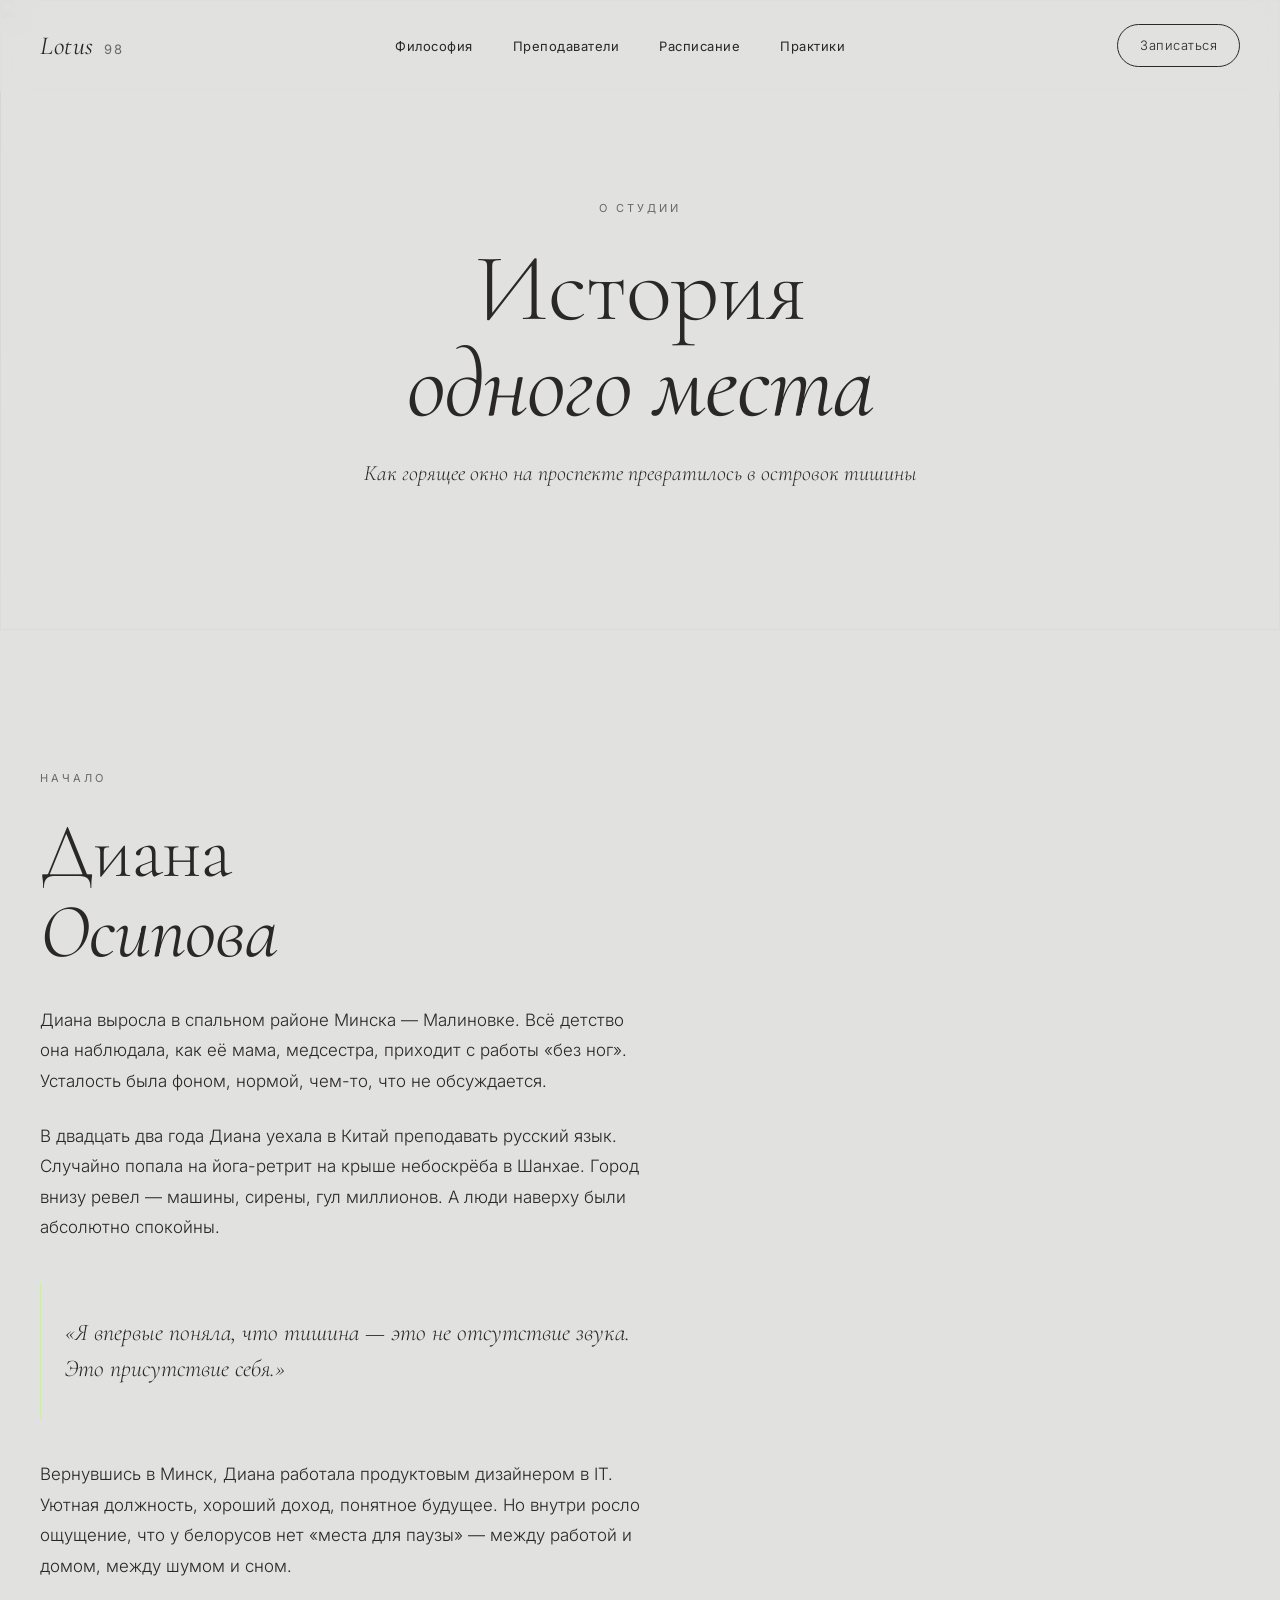
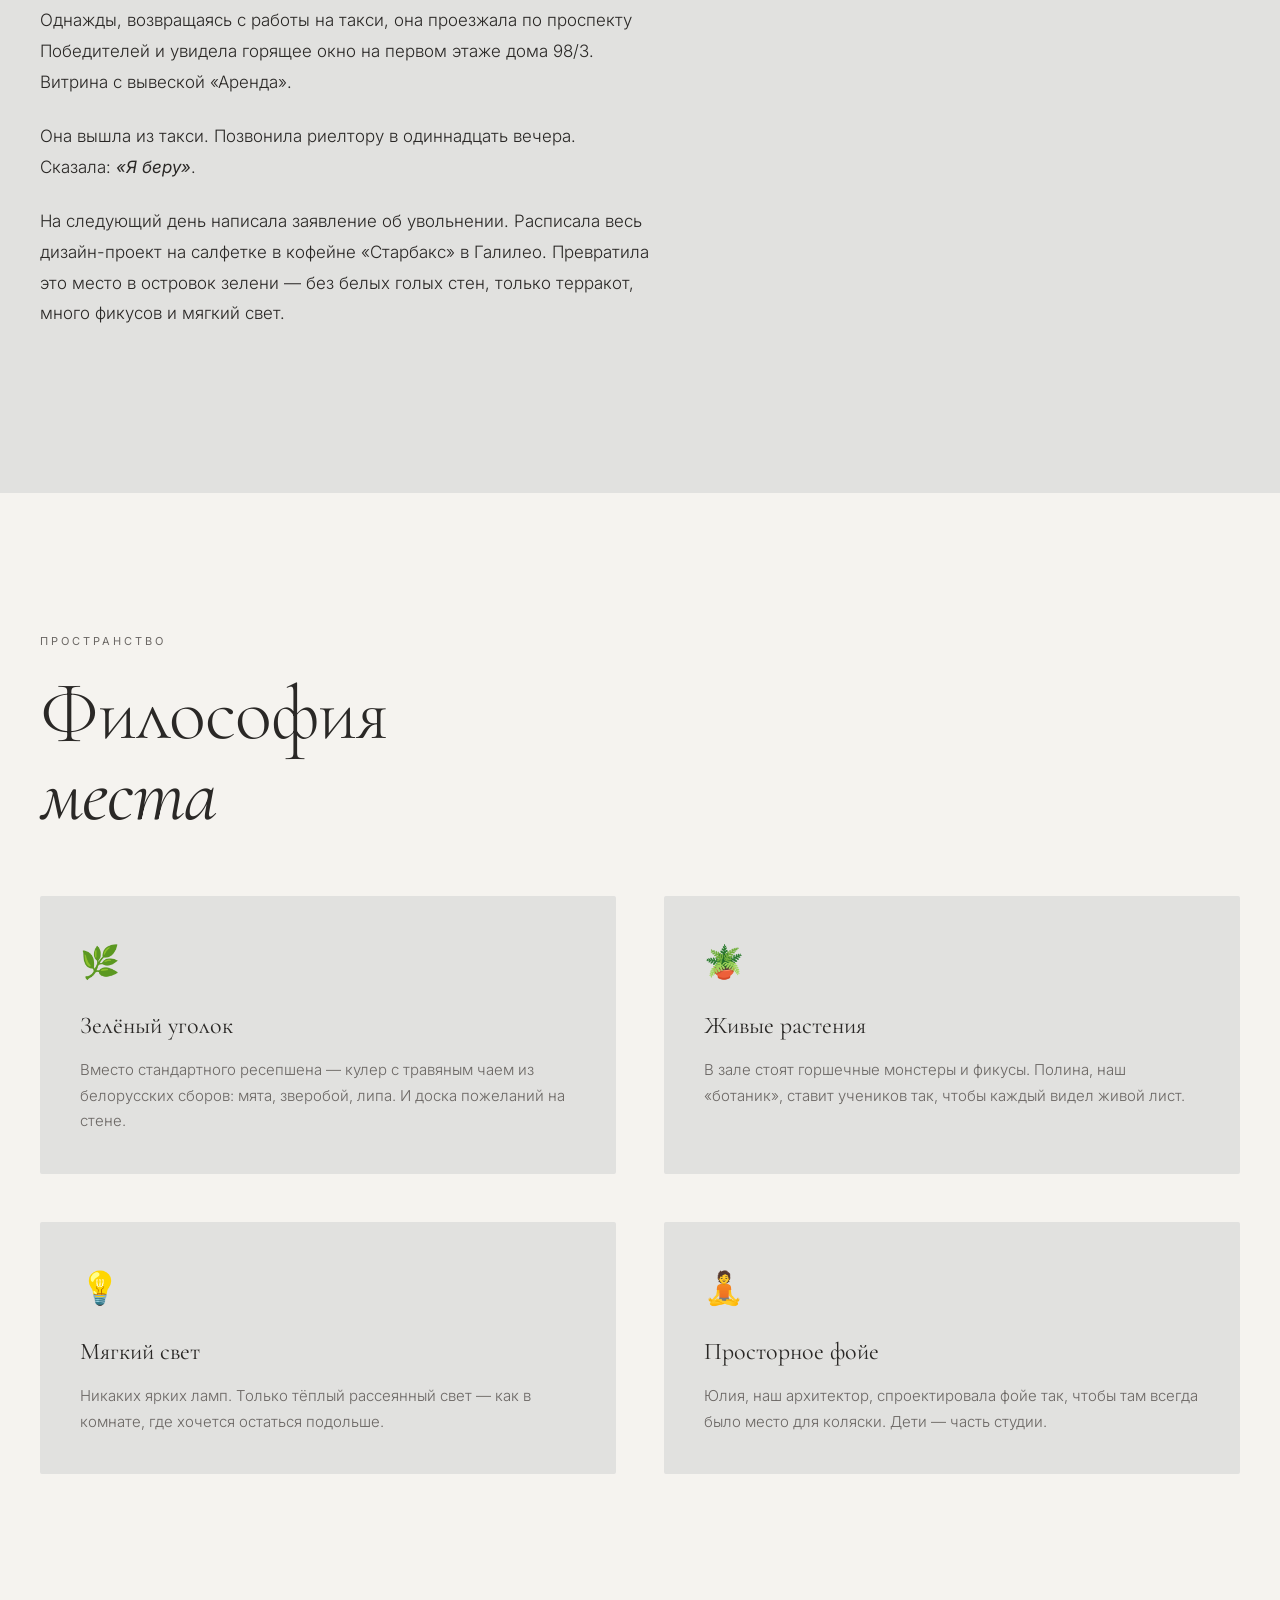
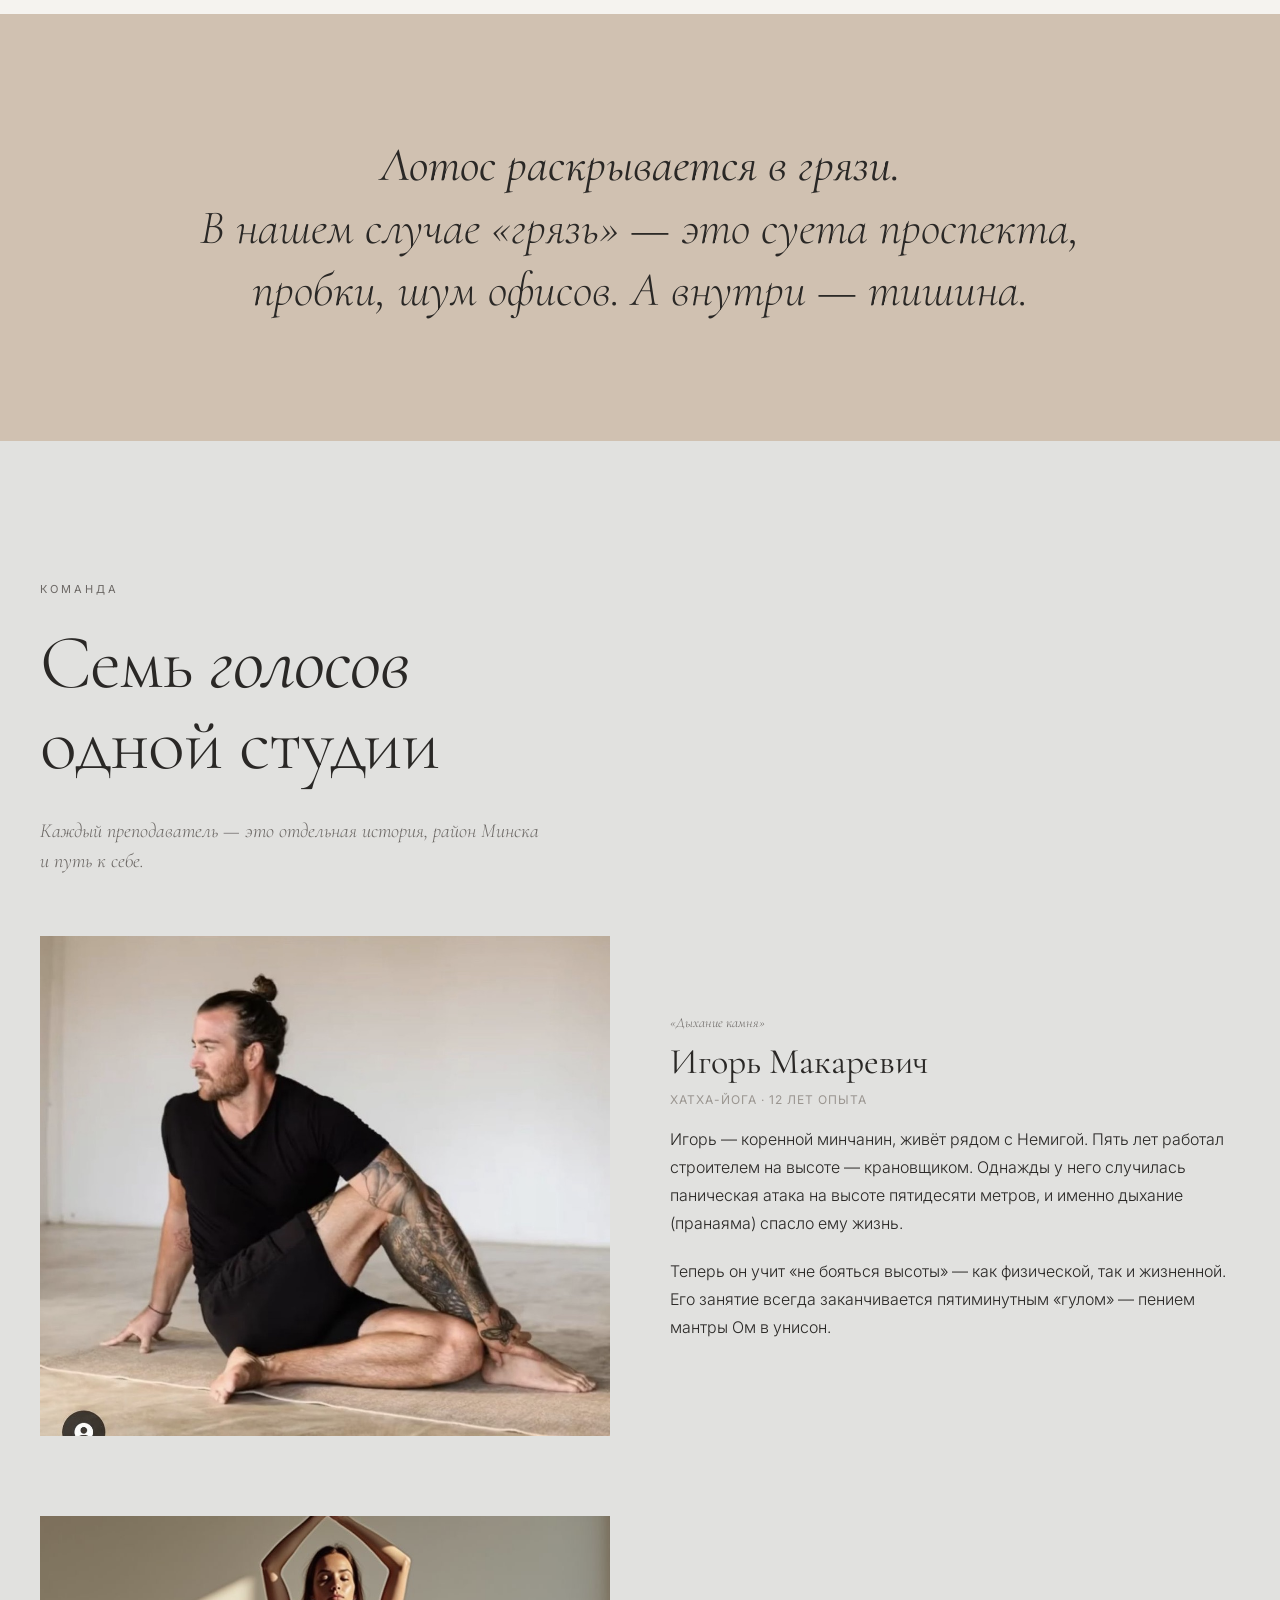
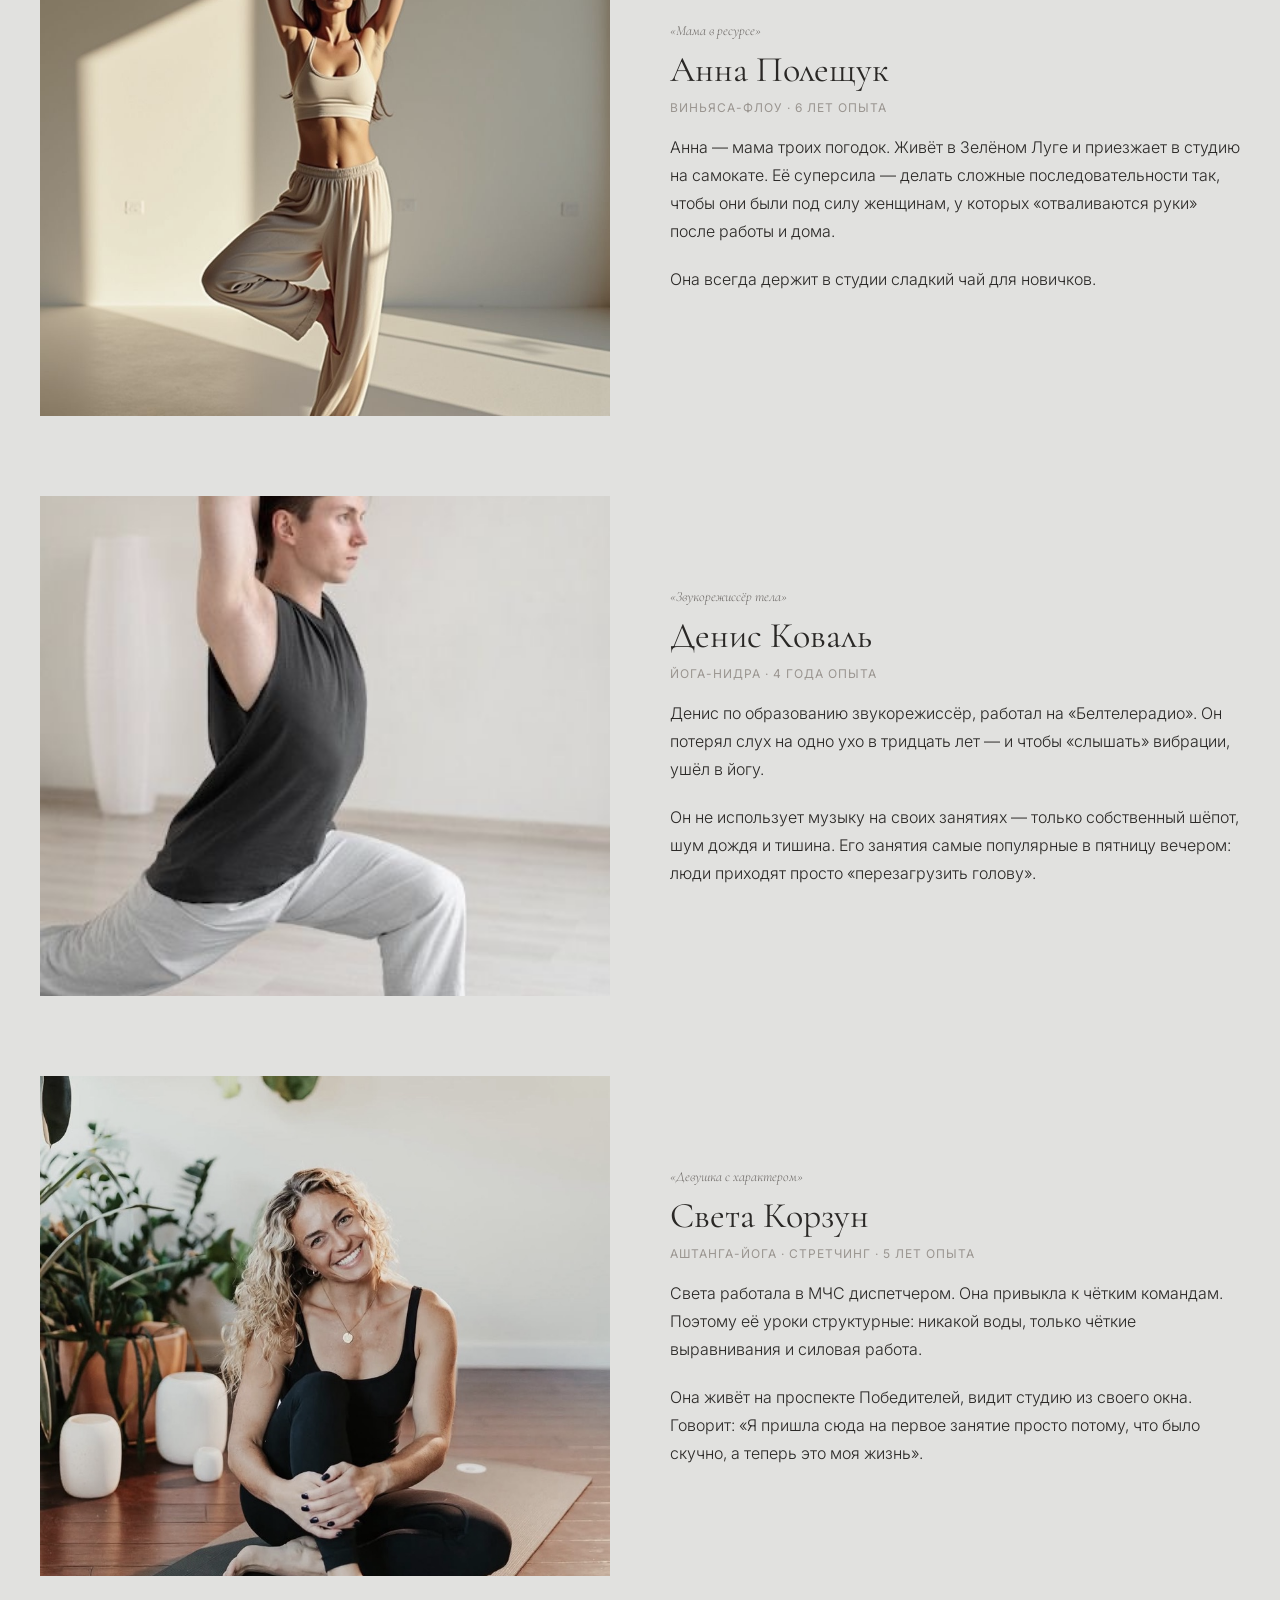
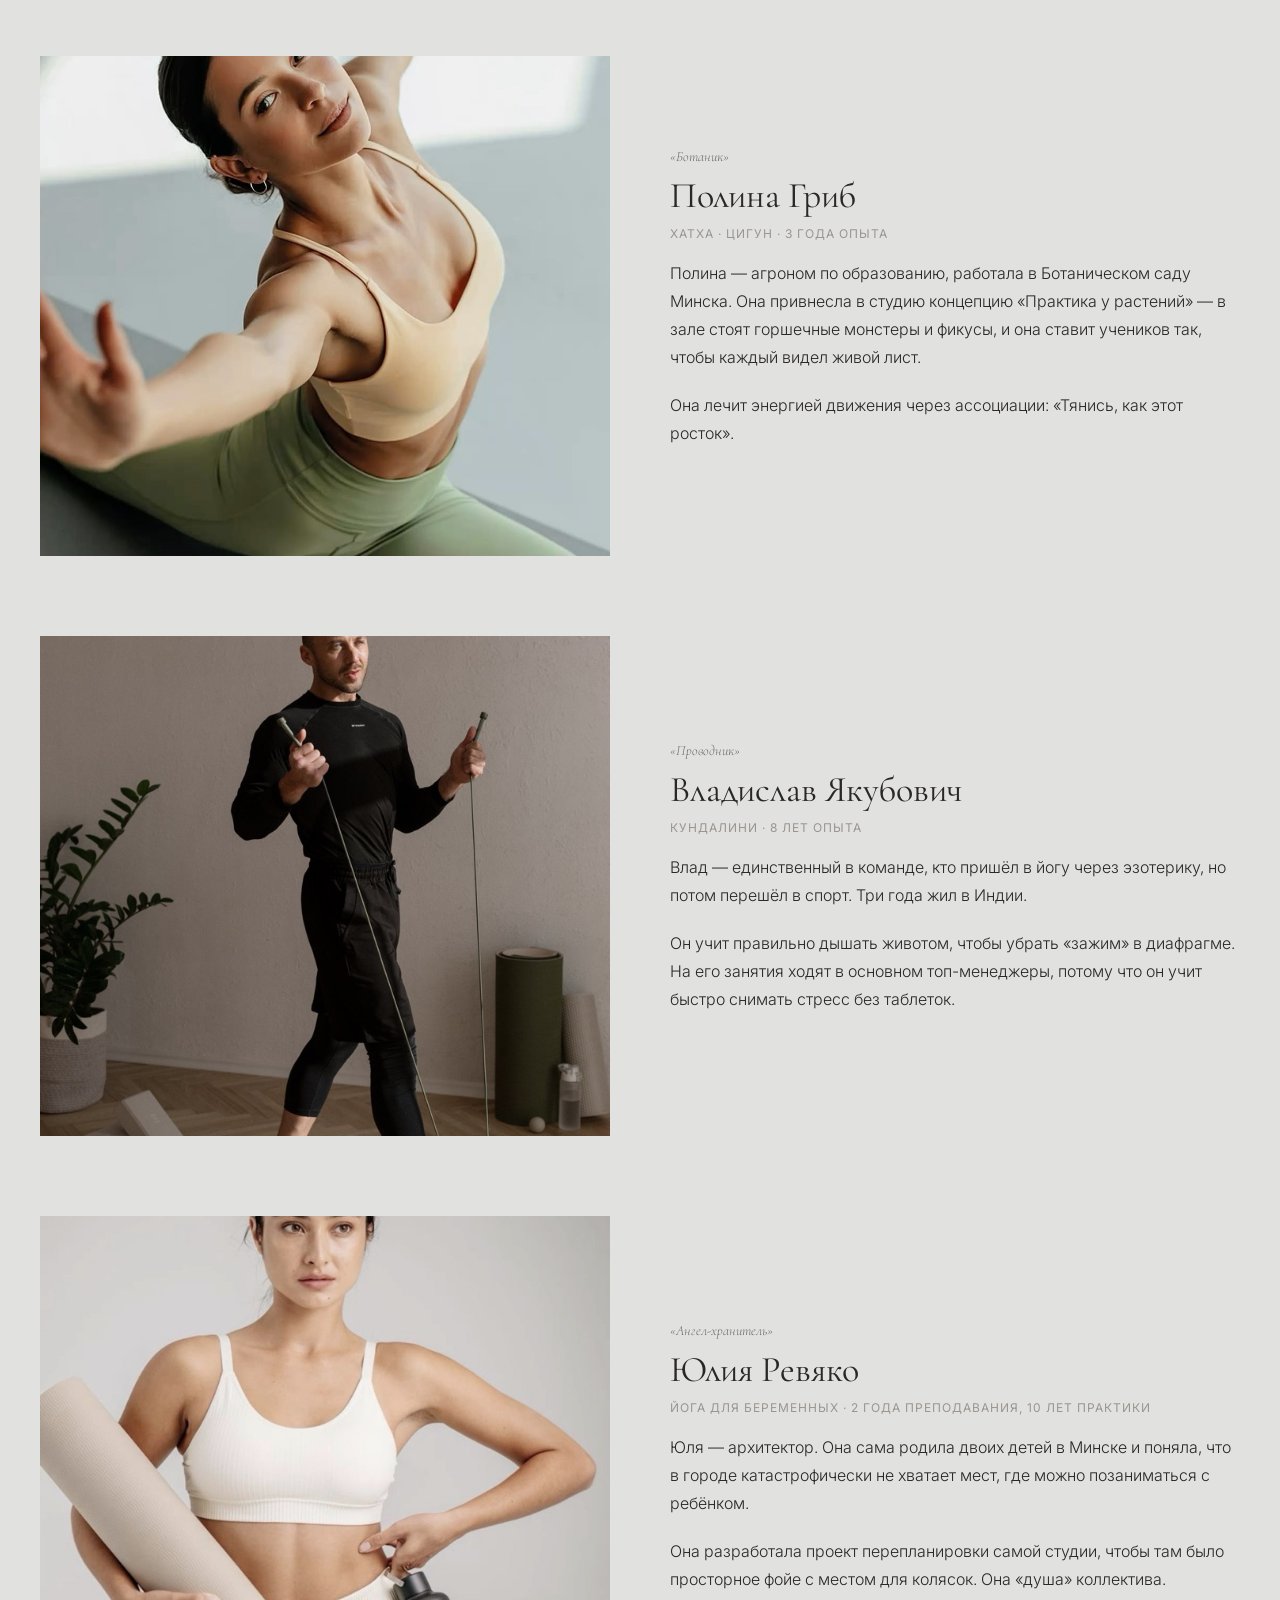
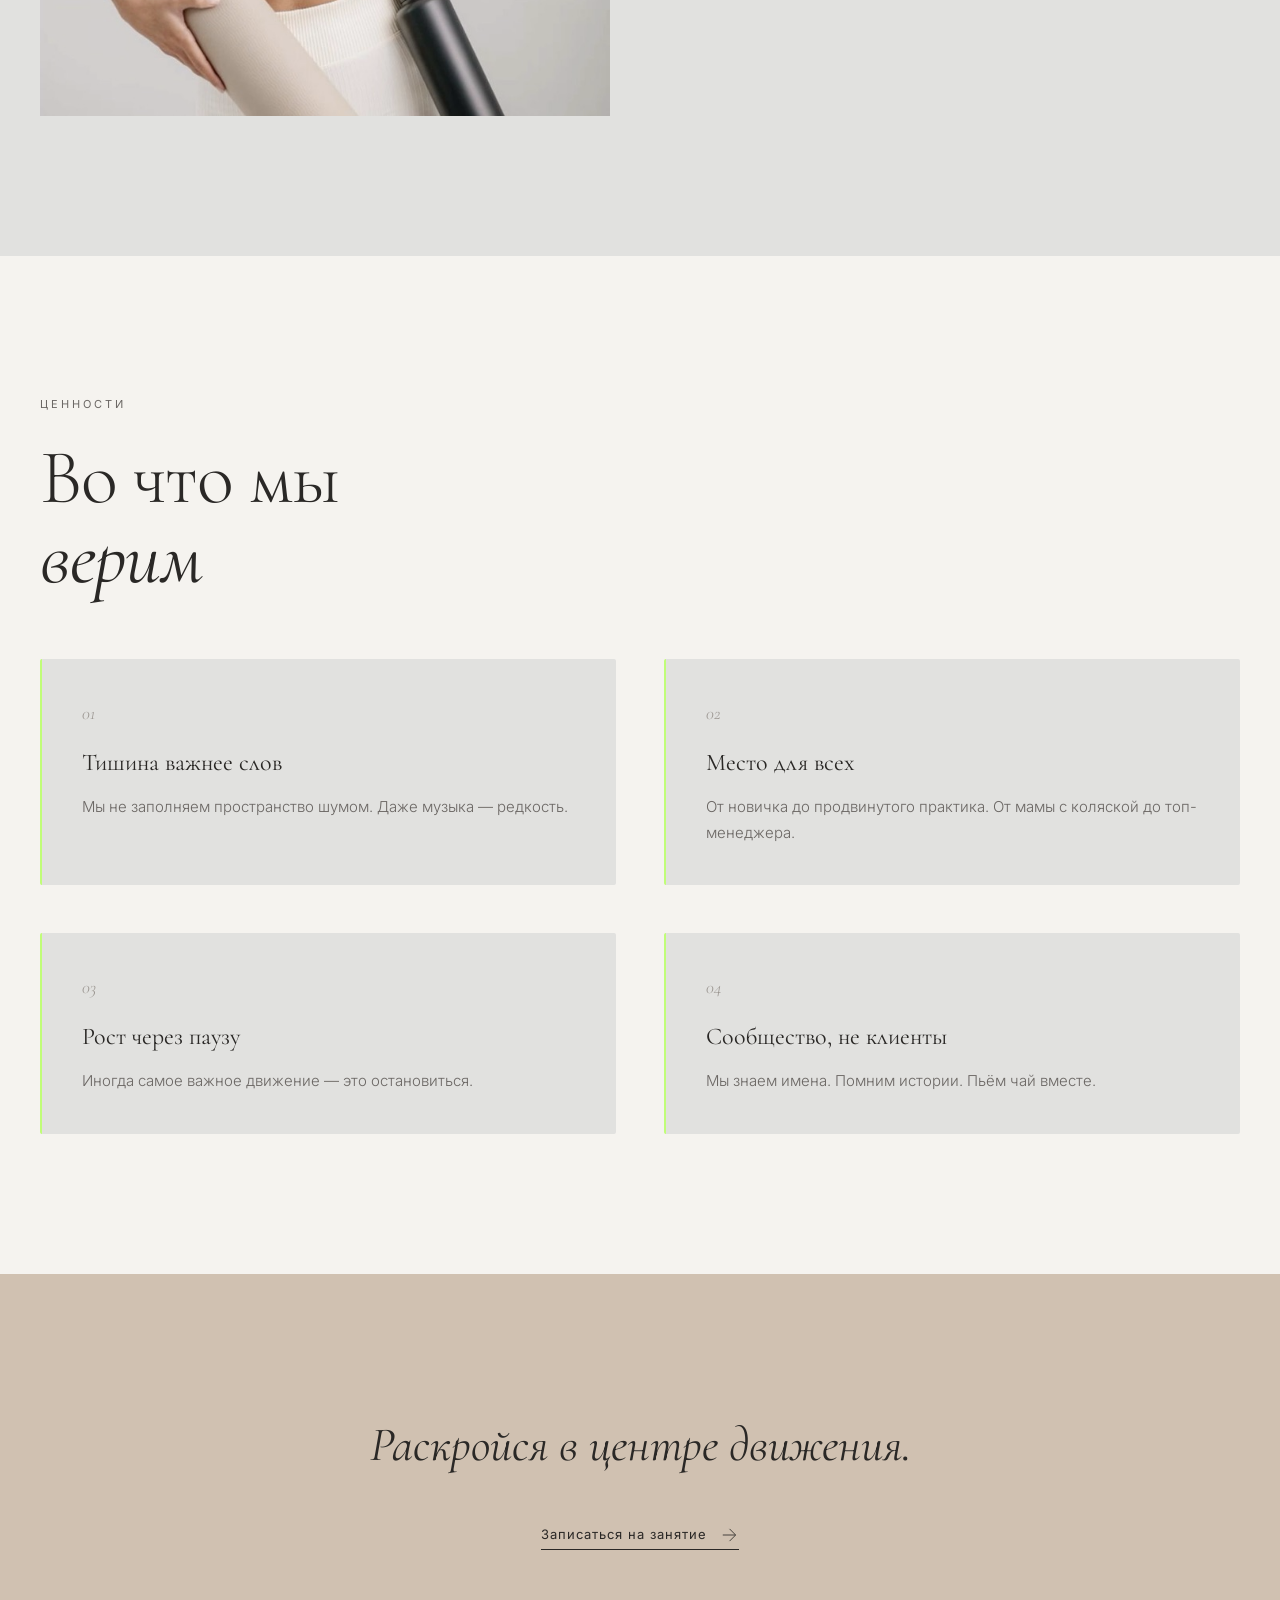
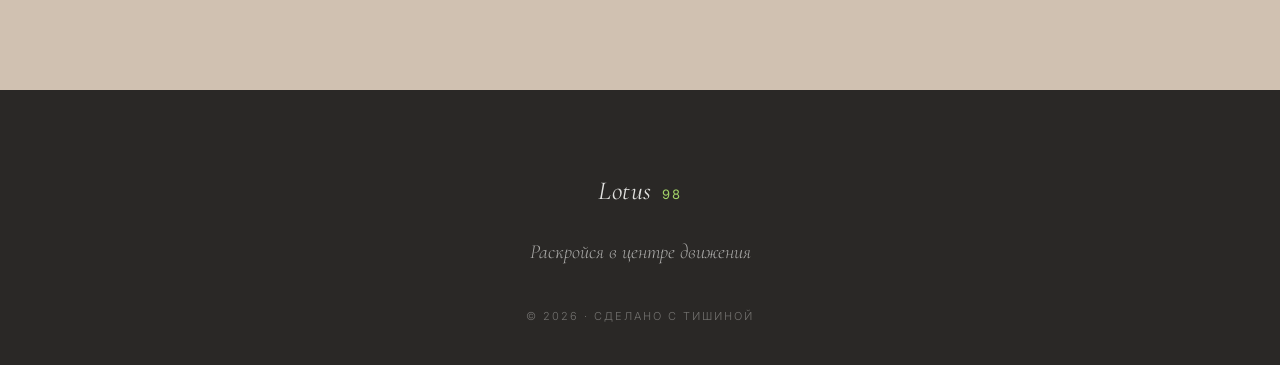
==== commit 7836a319: "add" ====
--- a/about.html
+++ b/about.html
@@ -19,10 +19,10 @@
       <span class="logo-num">98</span>
     </a>
     <ul class="nav-links">
-      <li><a href="index.html#philosophy">Философия</a></li>
-      <li><a href="index.html#teachers">Преподаватели</a></li>
-      <li><a href="index.html#practice">Практики</a></li>
-      <li><a href="index.html#visit">Визит</a></li>
+        <li><a href="about.html">Философия</a></li>
+        <li><a href="teachers.html">Преподаватели</a></li>
+        <li><a href="schedule.html">Расписание</a></li>
+        <li><a href="practice.html">Практики</a></li>
     </ul>
     <a href="index.html#visit" class="nav-cta">Записаться</a>
     <button class="nav-burger" aria-label="Меню">
@@ -34,11 +34,10 @@
   <div class="mobile-menu">
     <button class="mobile-close">×</button>
     <ul class="nav-links">
-        <li><a href="index.html#philosophy">Философия</a></li>
-        <li><a href="index.html#teachers">Преподаватели</a></li>
+        <li><a href="about.html">Философия</a></li>
+        <li><a href="teachers.html">Преподаватели</a></li>
         <li><a href="schedule.html">Расписание</a></li>
-        <li><a href="index.html#practice">Практики</a></li>
-        <li><a href="index.html#visit">Визит</a></li>
+        <li><a href="practice.html">Практики</a></li>
     </ul>
   </div>
 
--- a/css/style.css
+++ b/css/style.css
@@ -499,7 +499,48 @@
 .teacher-card-link:hover {
   transform: translateY(-6px);
 }
-
+/* ===== Кликабельные элементы практик ===== */
+.practice-item-link {
+  text-decoration: none;
+  color: inherit;
+  display: block;
+}
+
+.practice-item-link .practice-item {
+  /* Наследуем стили из оригинального .practice-item, но добавляем transition */
+  transition: padding-left 0.4s ease, background 0.4s ease;
+}
+
+.practice-item-link:hover .practice-item {
+  padding-left: 16px;
+  background: var(--paper); /* Лёгкий фон при наведении */
+}
+
+.practice-item-link:hover .practice-arrow {
+  transform: translateX(8px);
+  color: var(--ink);
+}
+/* ===== Кликабельные элементы практик ===== */
+.practice-item-link {
+  text-decoration: none;
+  color: inherit;
+  display: block;
+  cursor: pointer; /* ← добавь эту строку */
+}
+
+.practice-item-link .practice-item {
+  transition: padding-left 0.4s ease, background 0.4s ease;
+}
+
+.practice-item-link:hover .practice-item {
+  padding-left: 16px;
+  background: var(--paper);
+}
+
+.practice-item-link:hover .practice-arrow {
+  transform: translateX(8px);
+  color: var(--ink);
+}
 
 
 
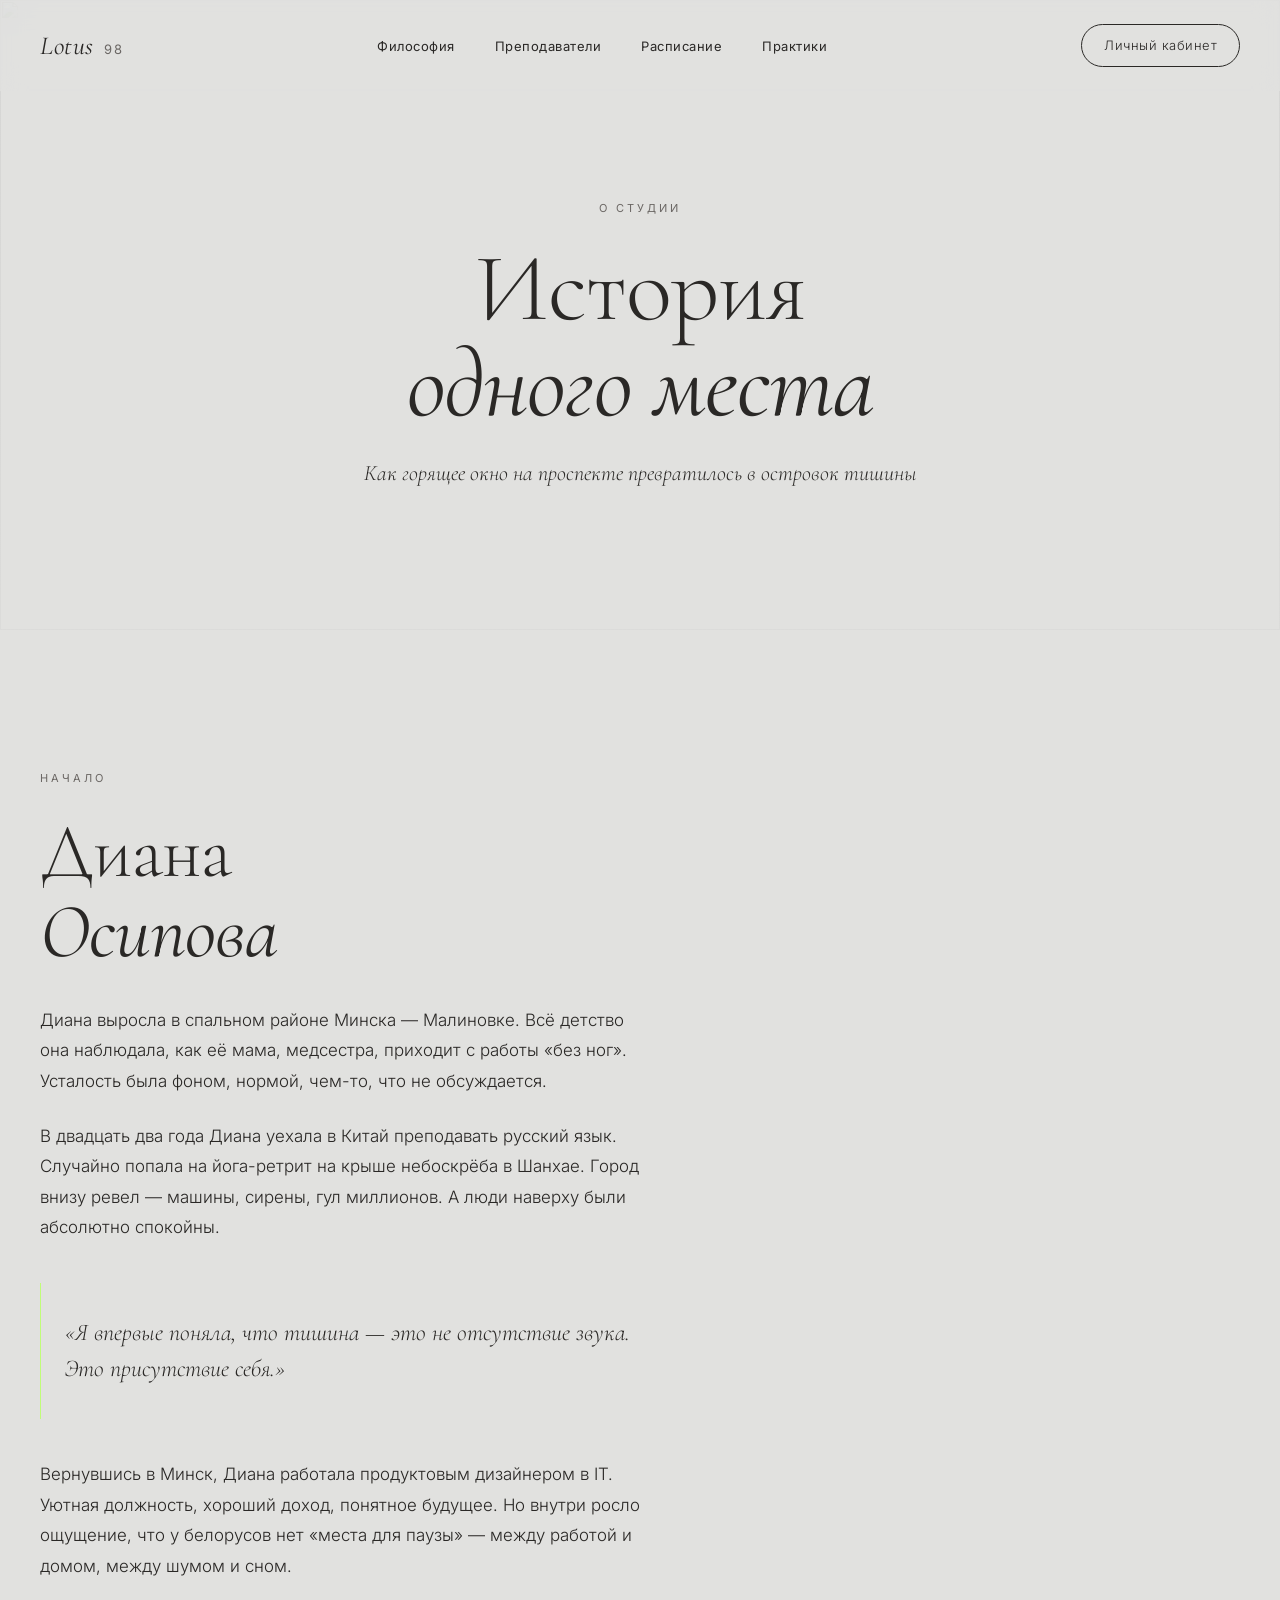
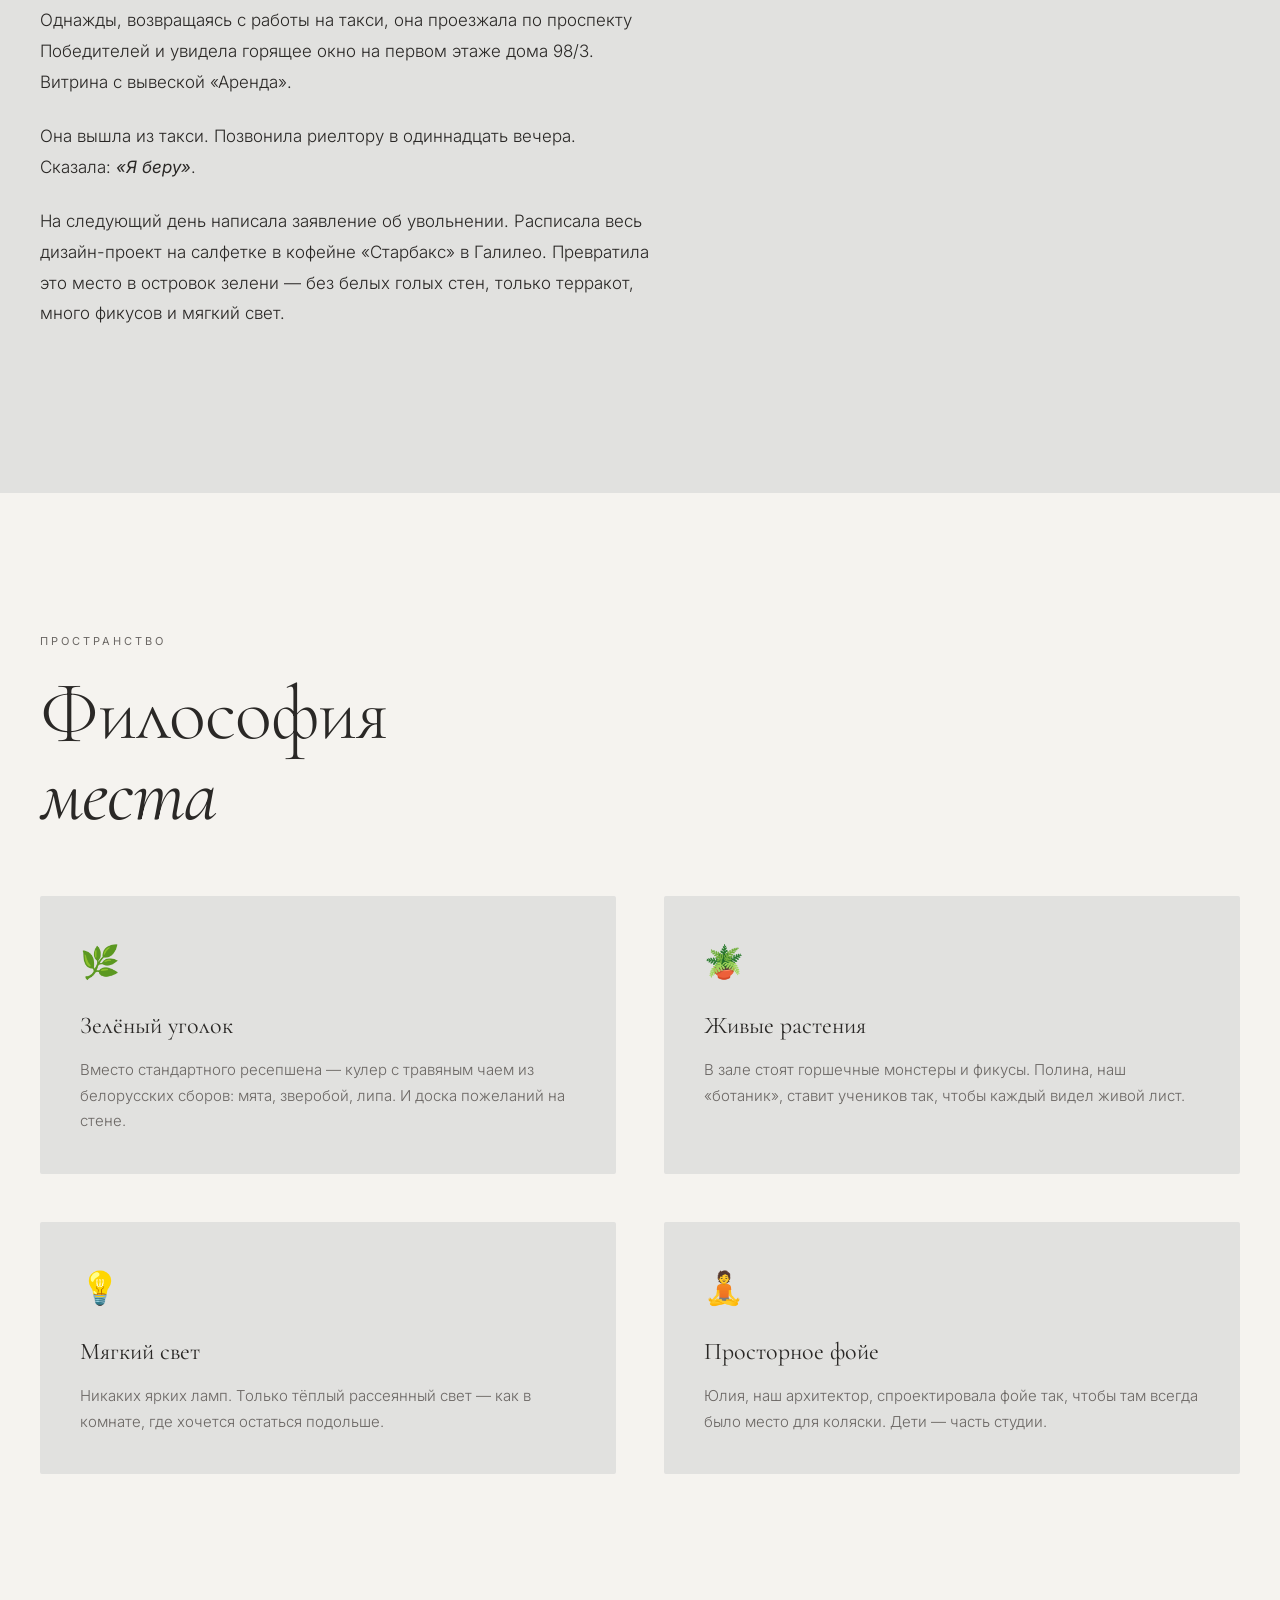
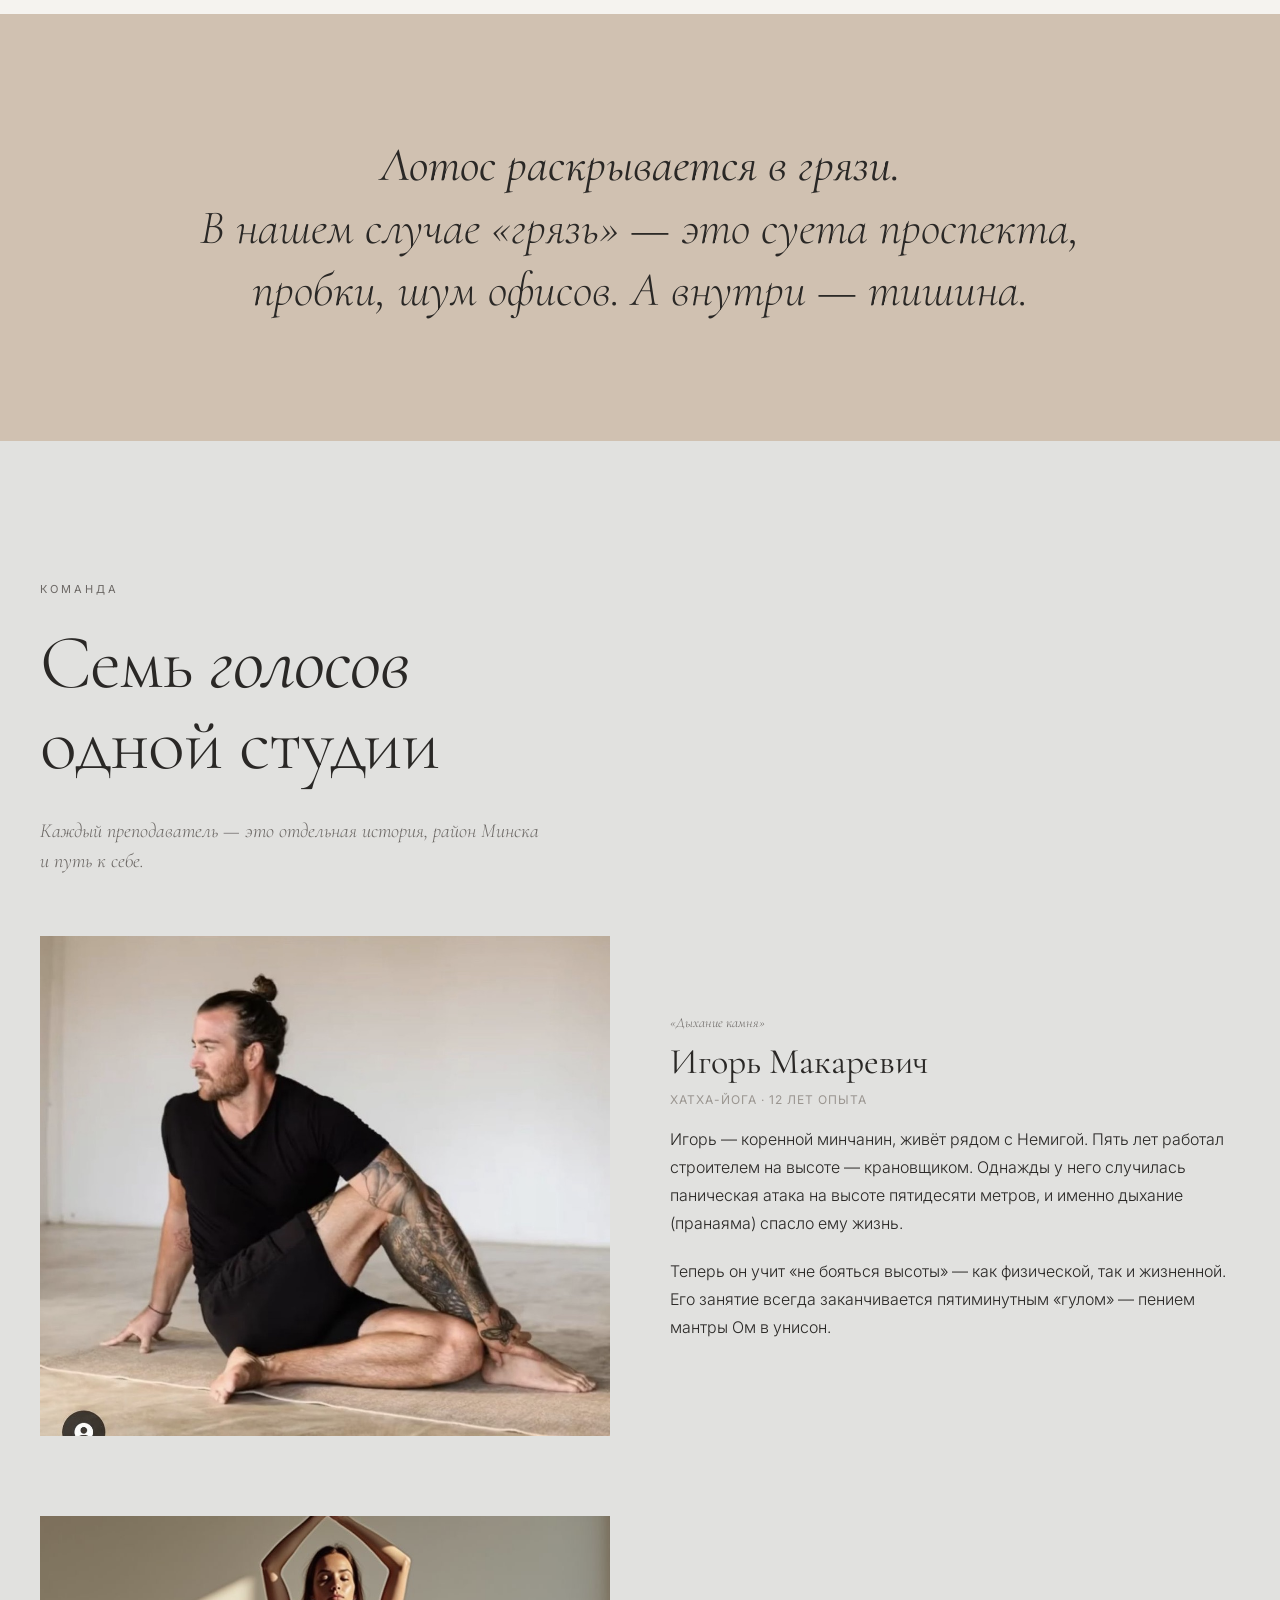
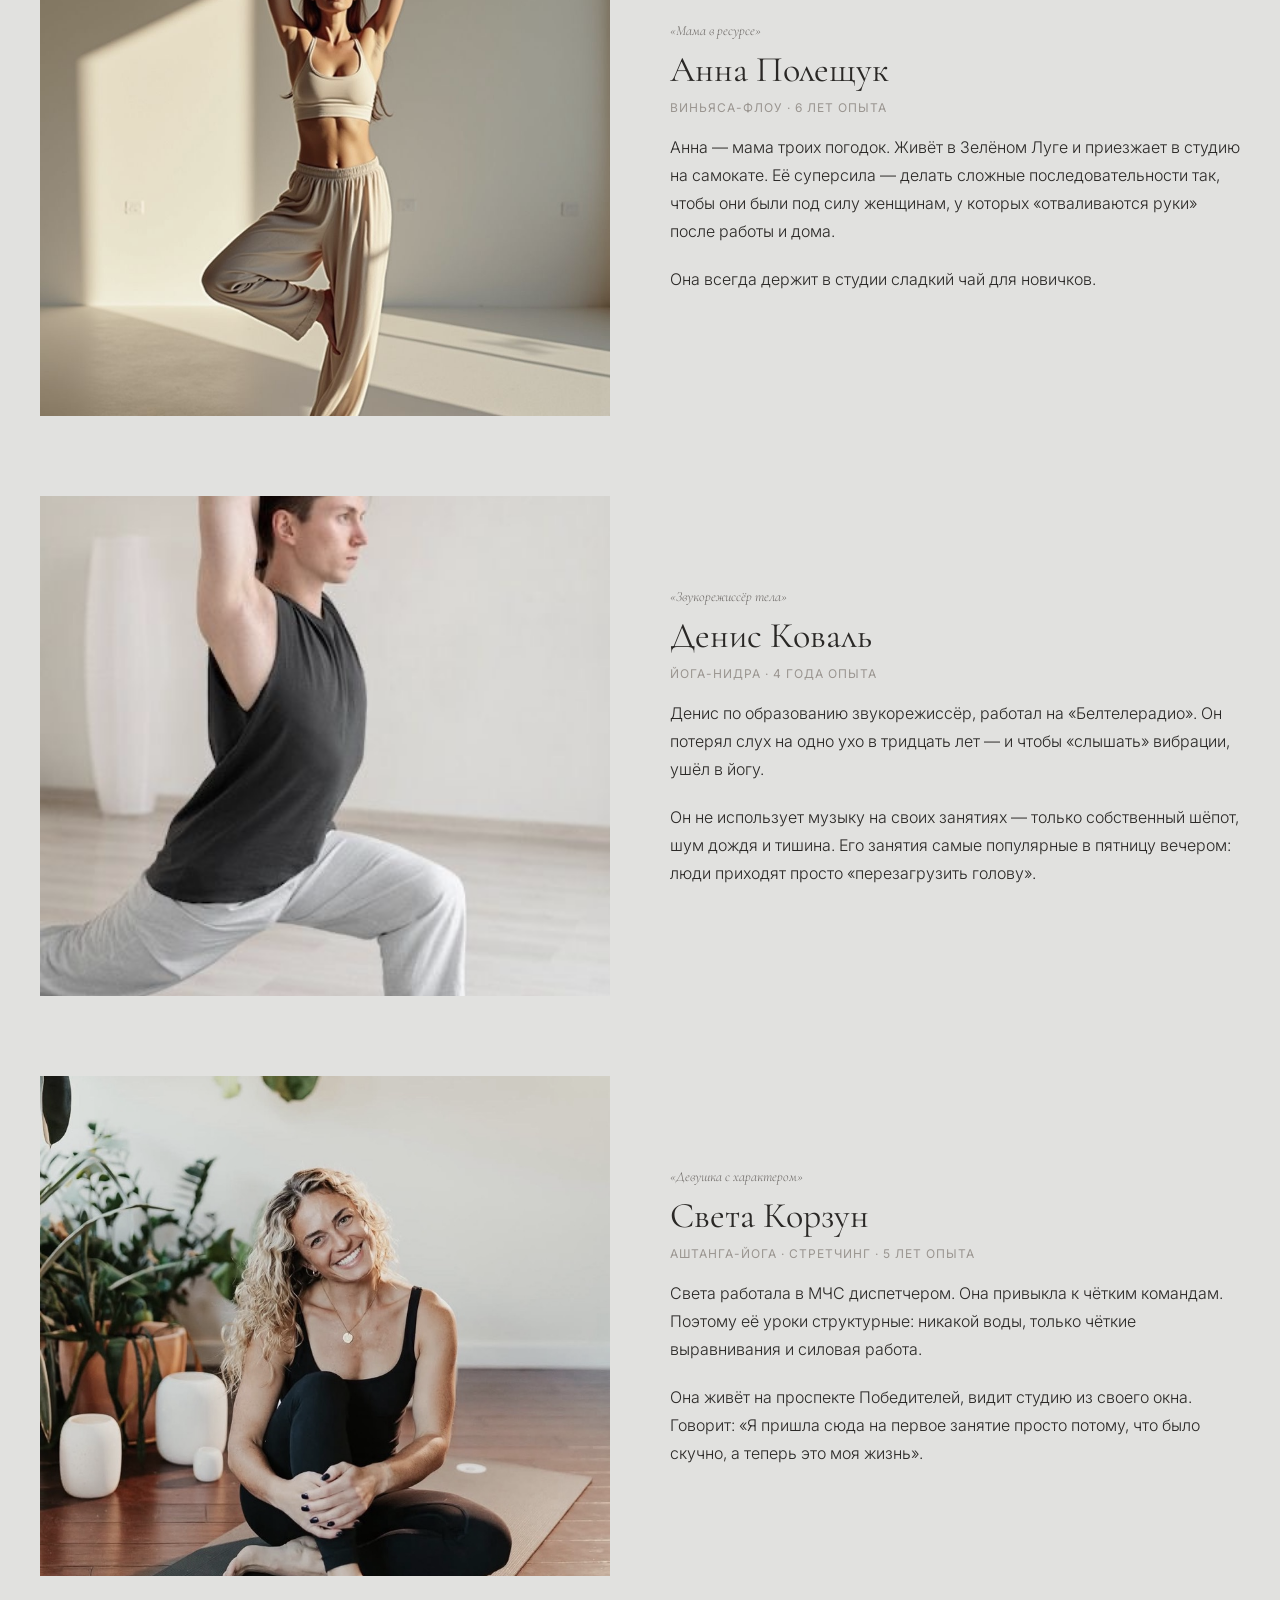
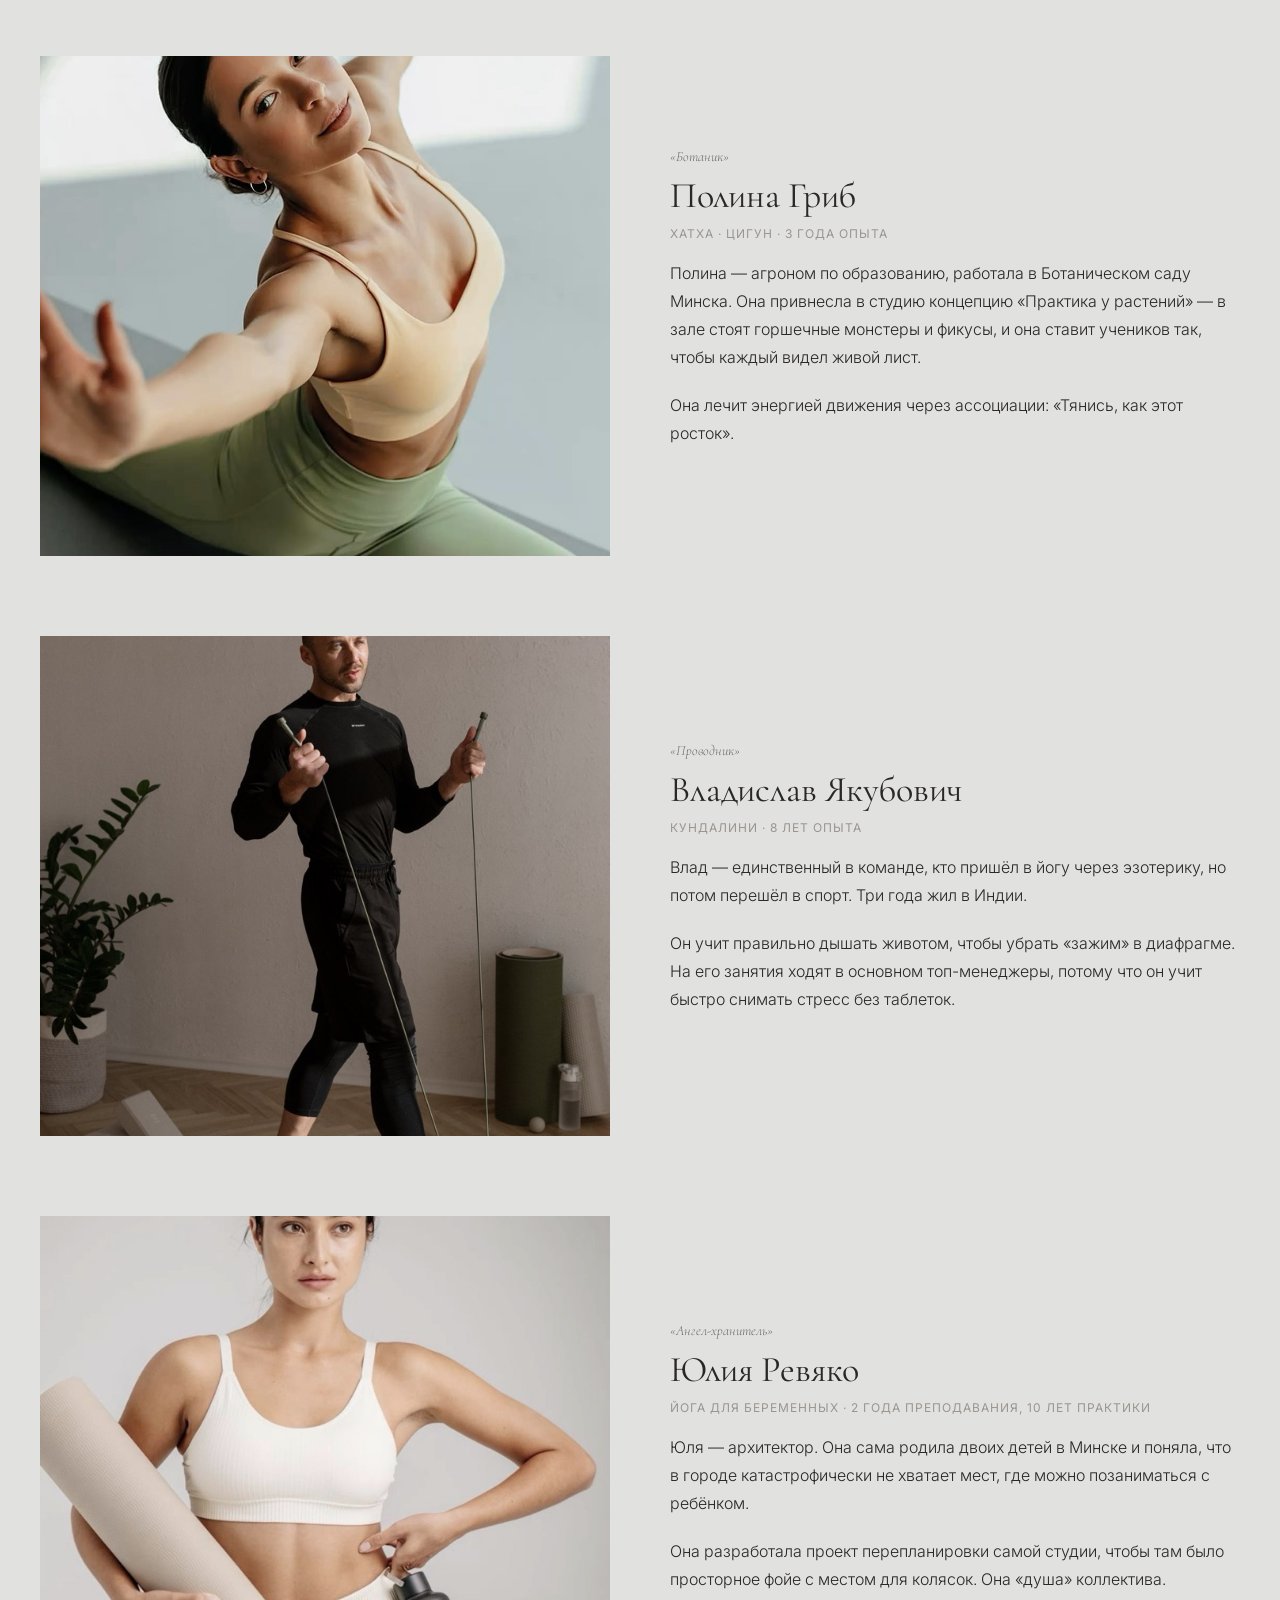
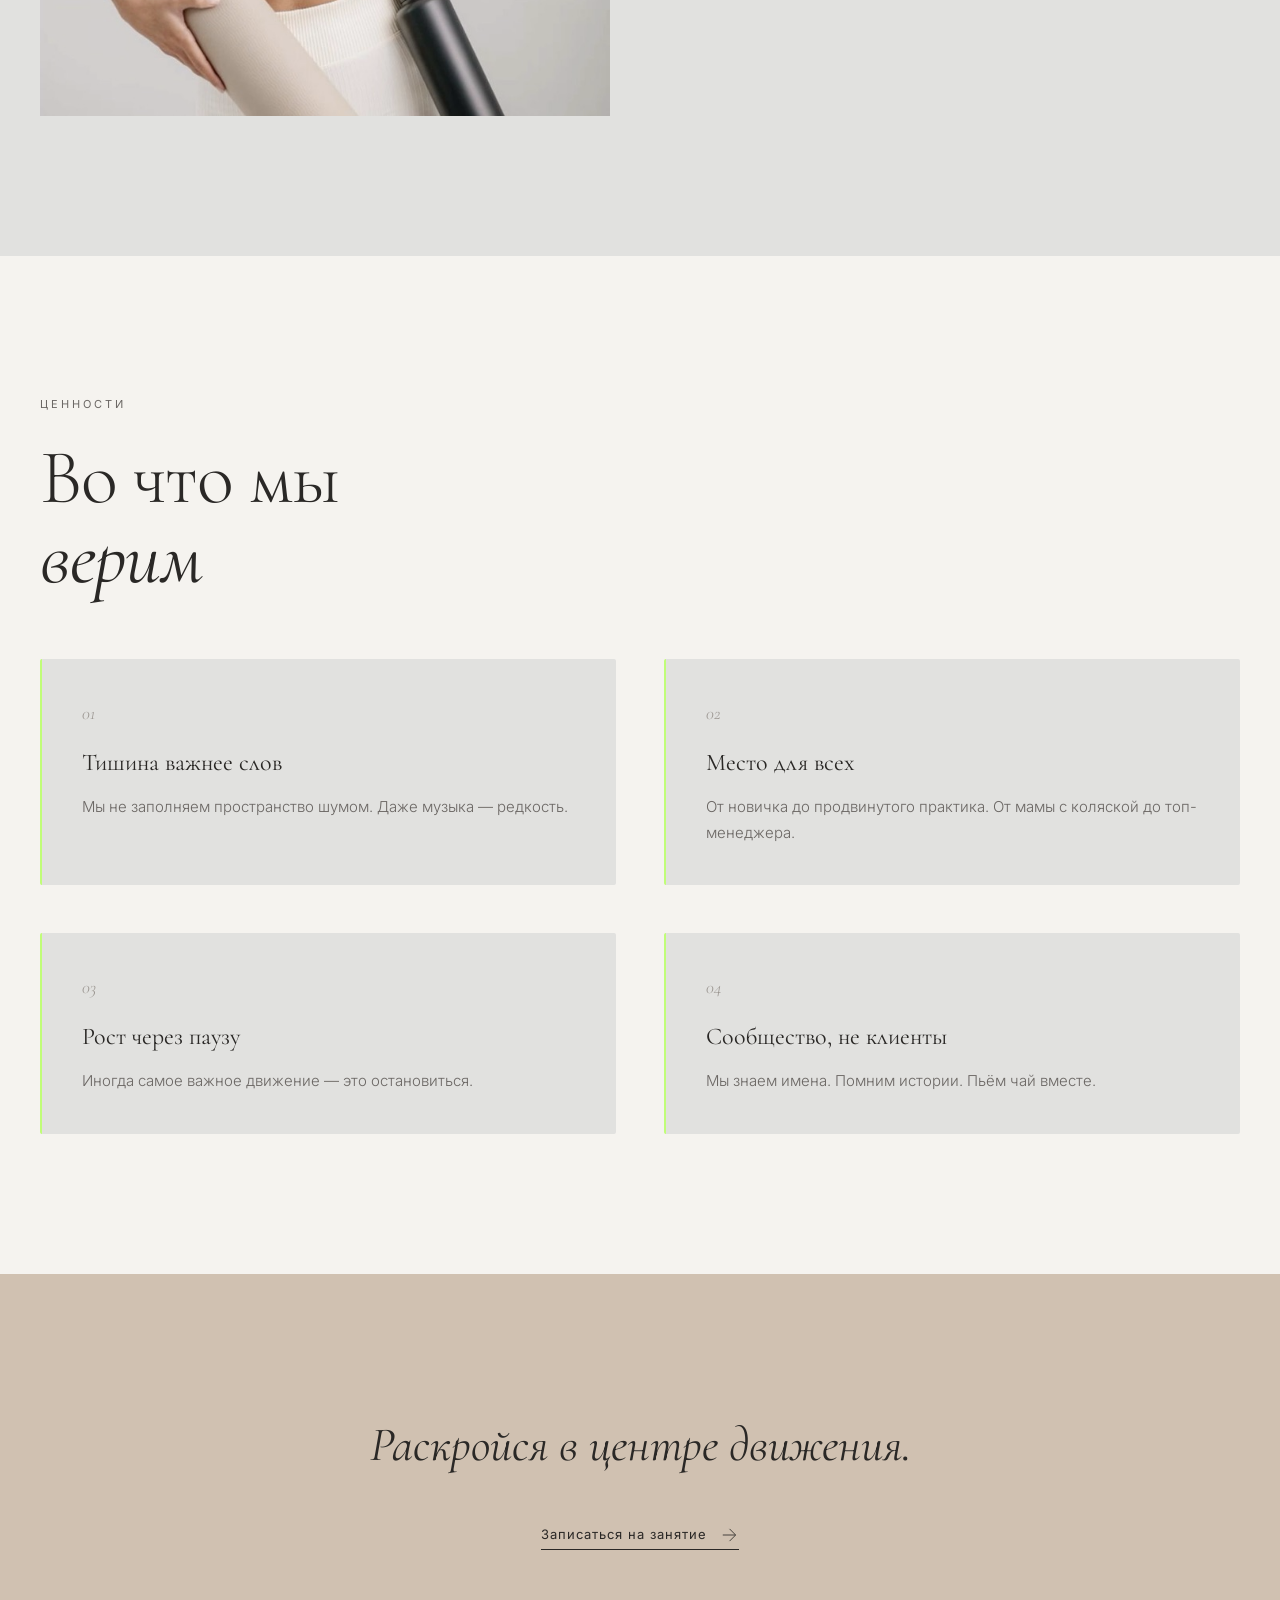
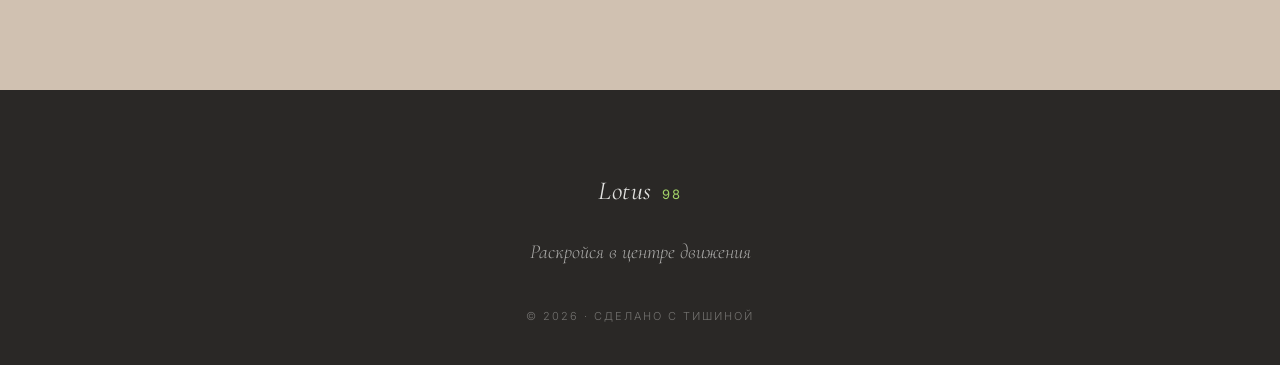
==== commit ff3631fb: "Личный кабинет" ====
--- a/about.html
+++ b/about.html
@@ -24,7 +24,7 @@
         <li><a href="schedule.html">Расписание</a></li>
         <li><a href="practice.html">Практики</a></li>
     </ul>
-    <a href="index.html#visit" class="nav-cta">Записаться</a>
+    <a href="index.html#visit" class="nav-cta">Личный кабинет</a>
     <button class="nav-burger" aria-label="Меню">
       <span></span><span></span>
     </button>
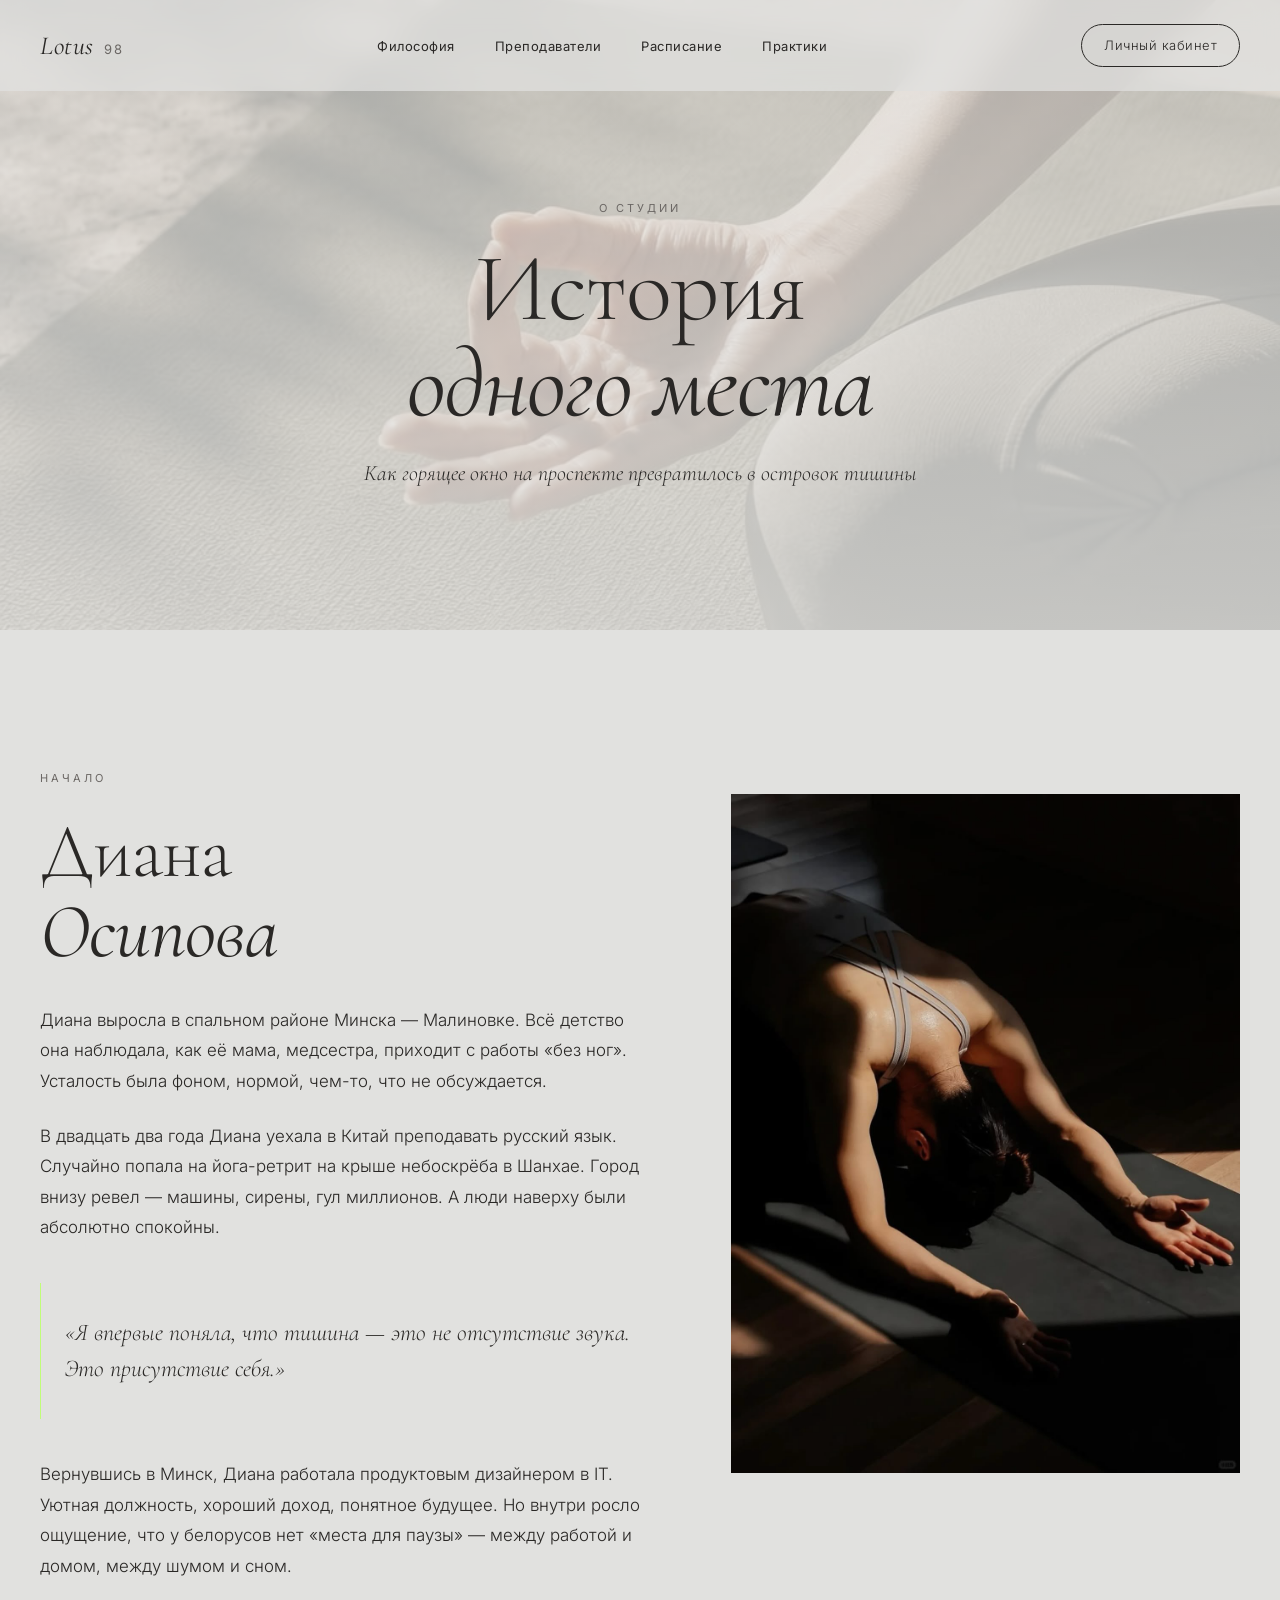
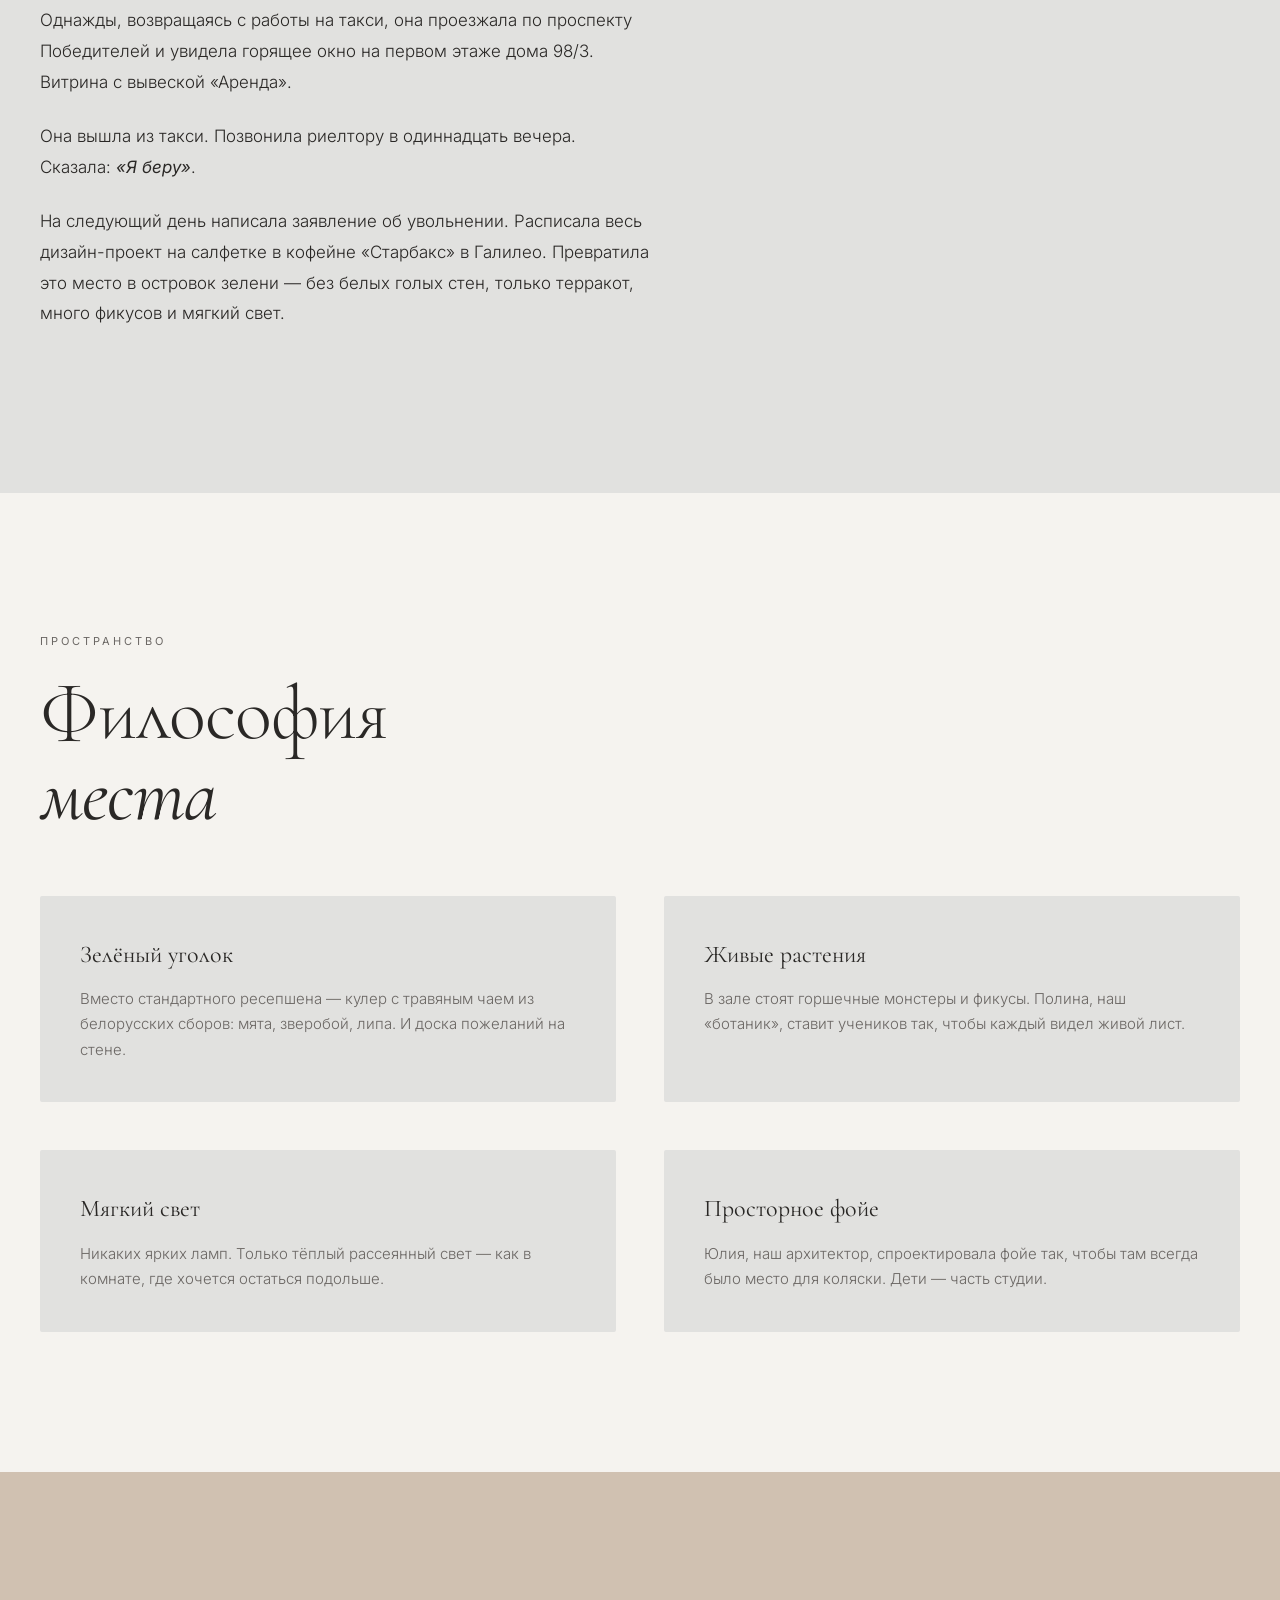
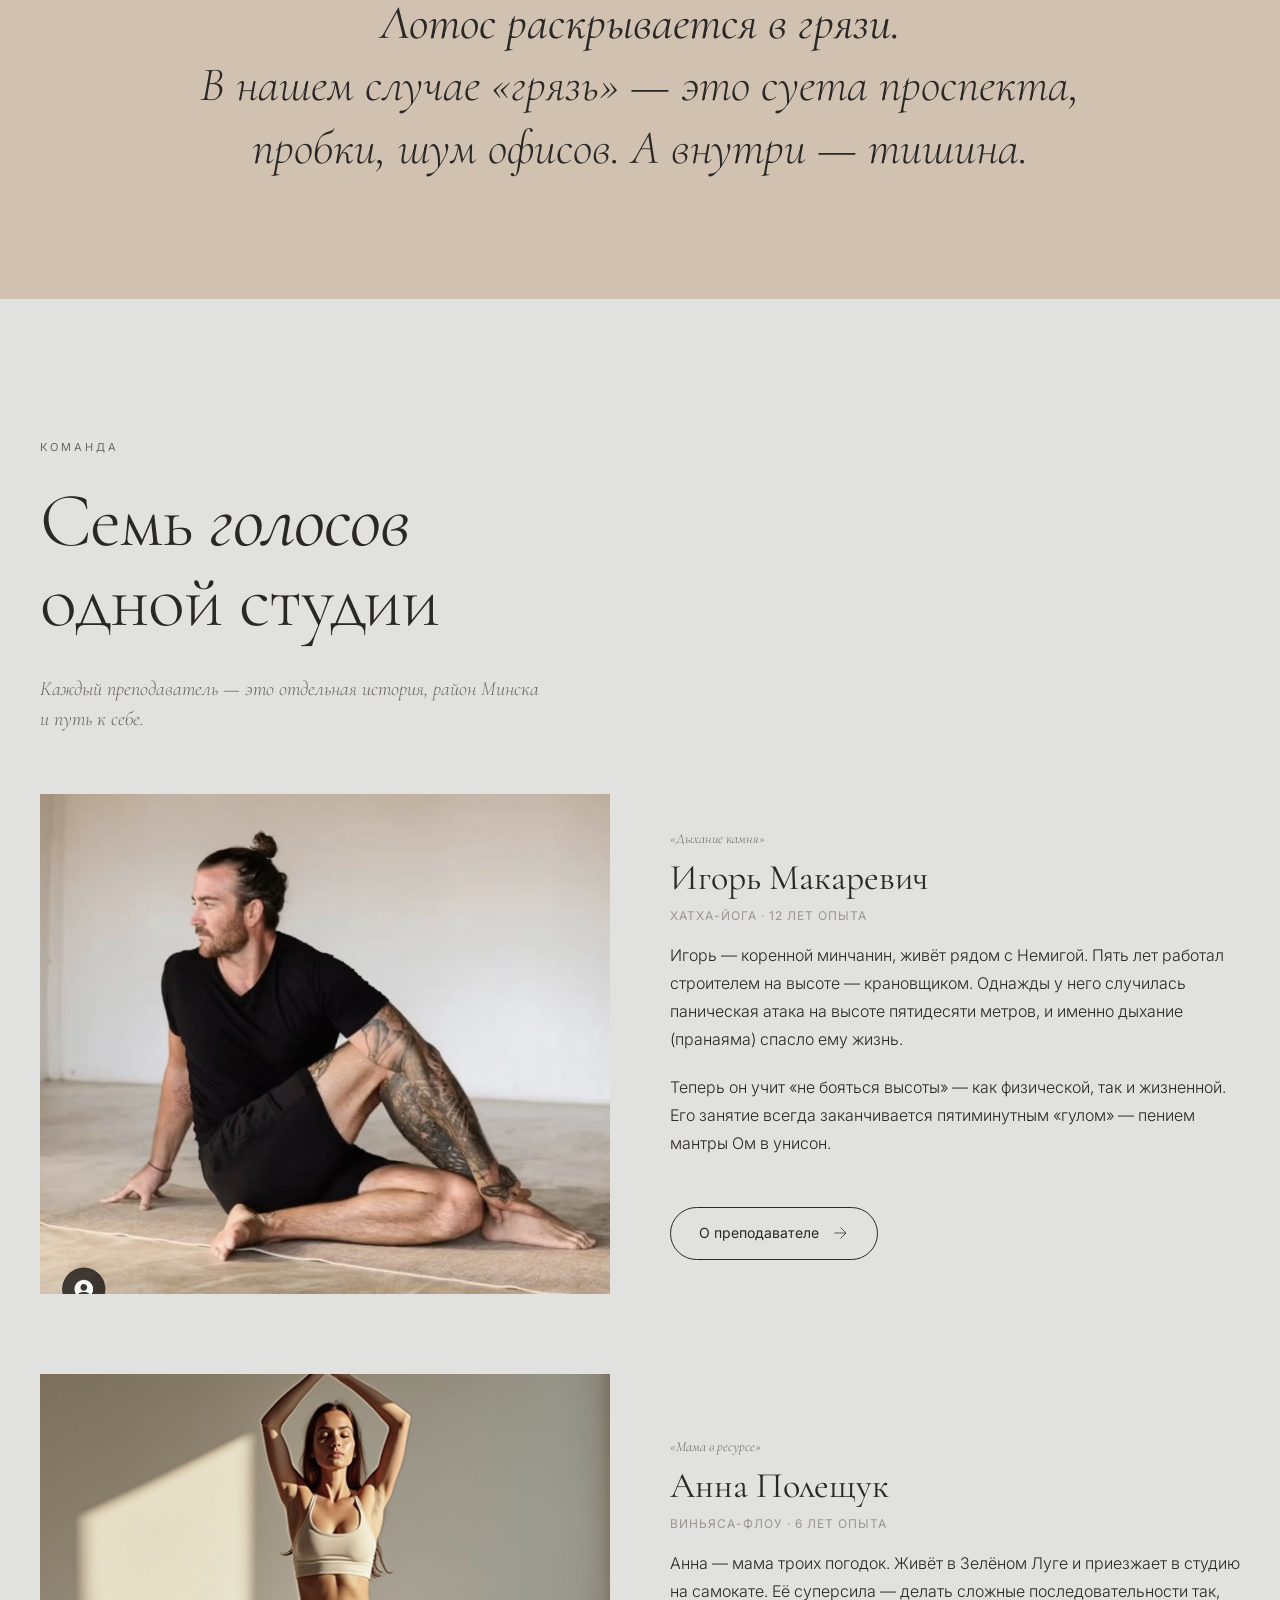
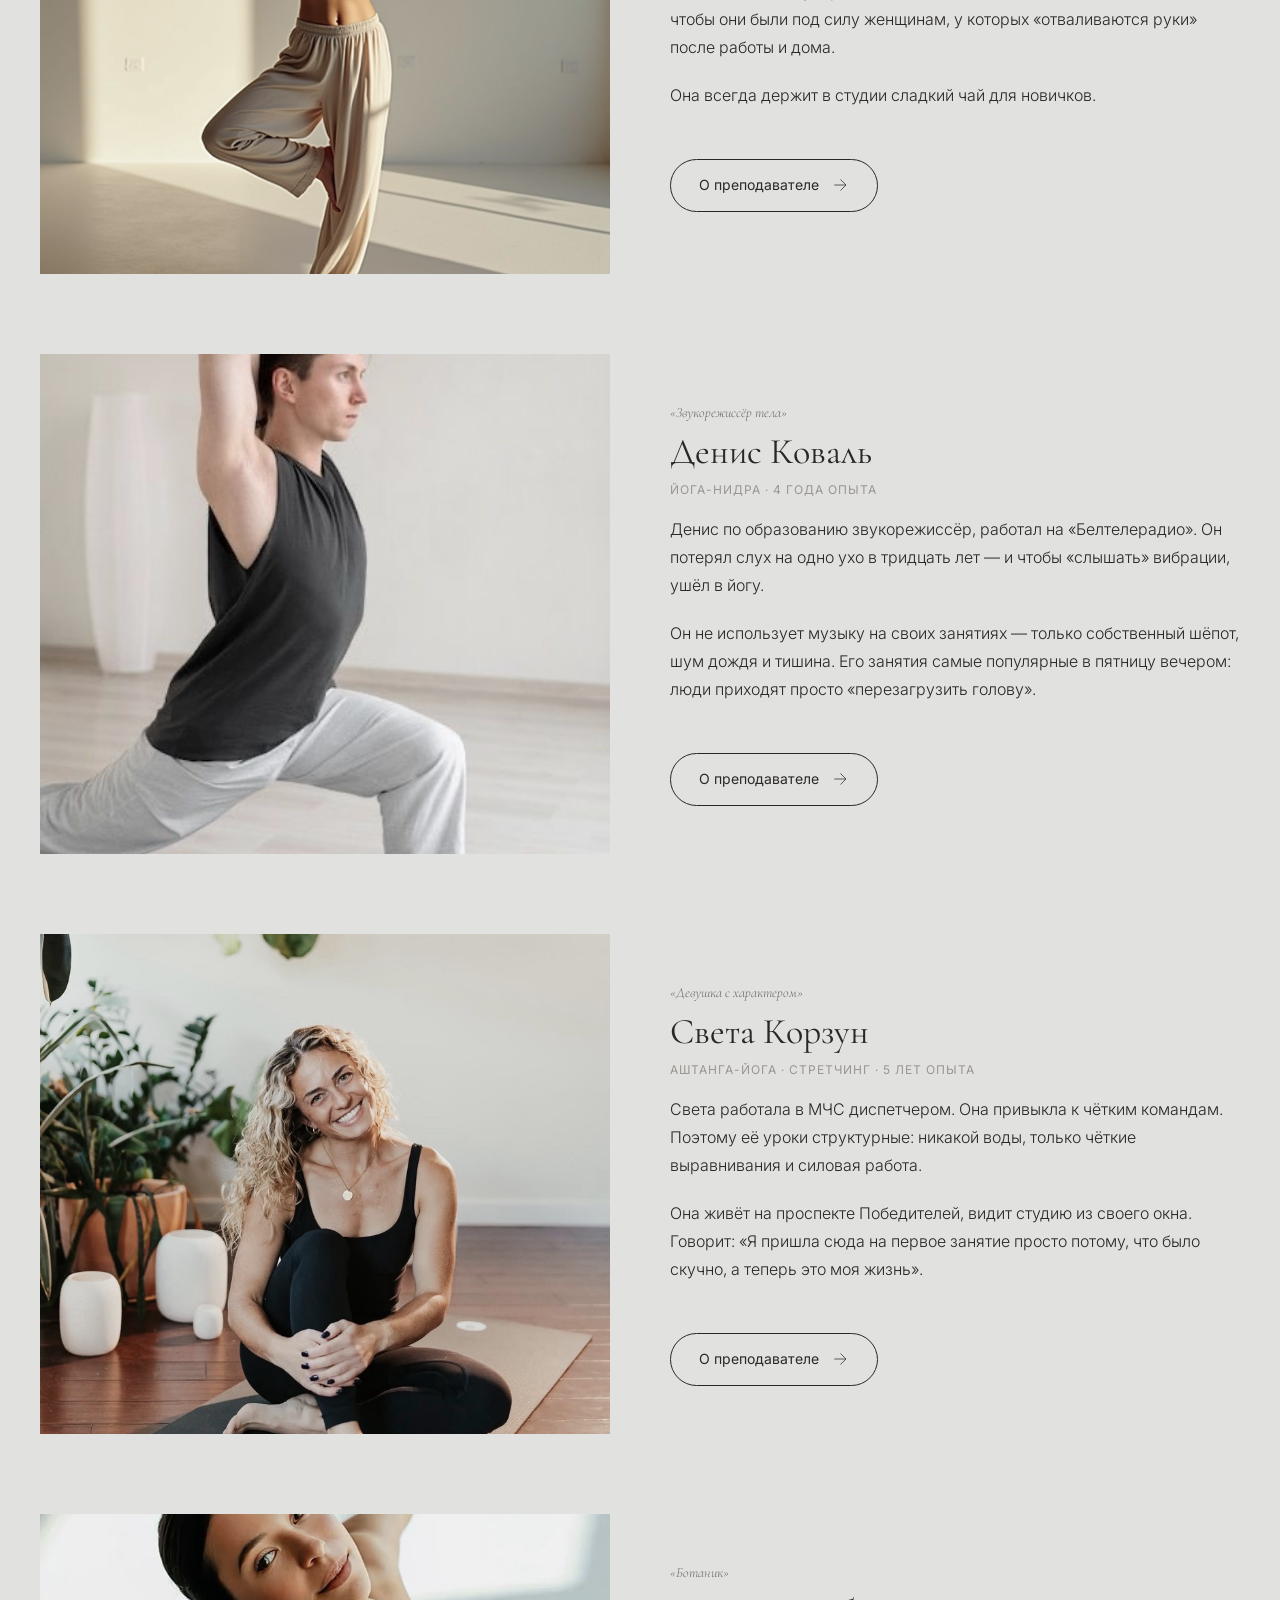
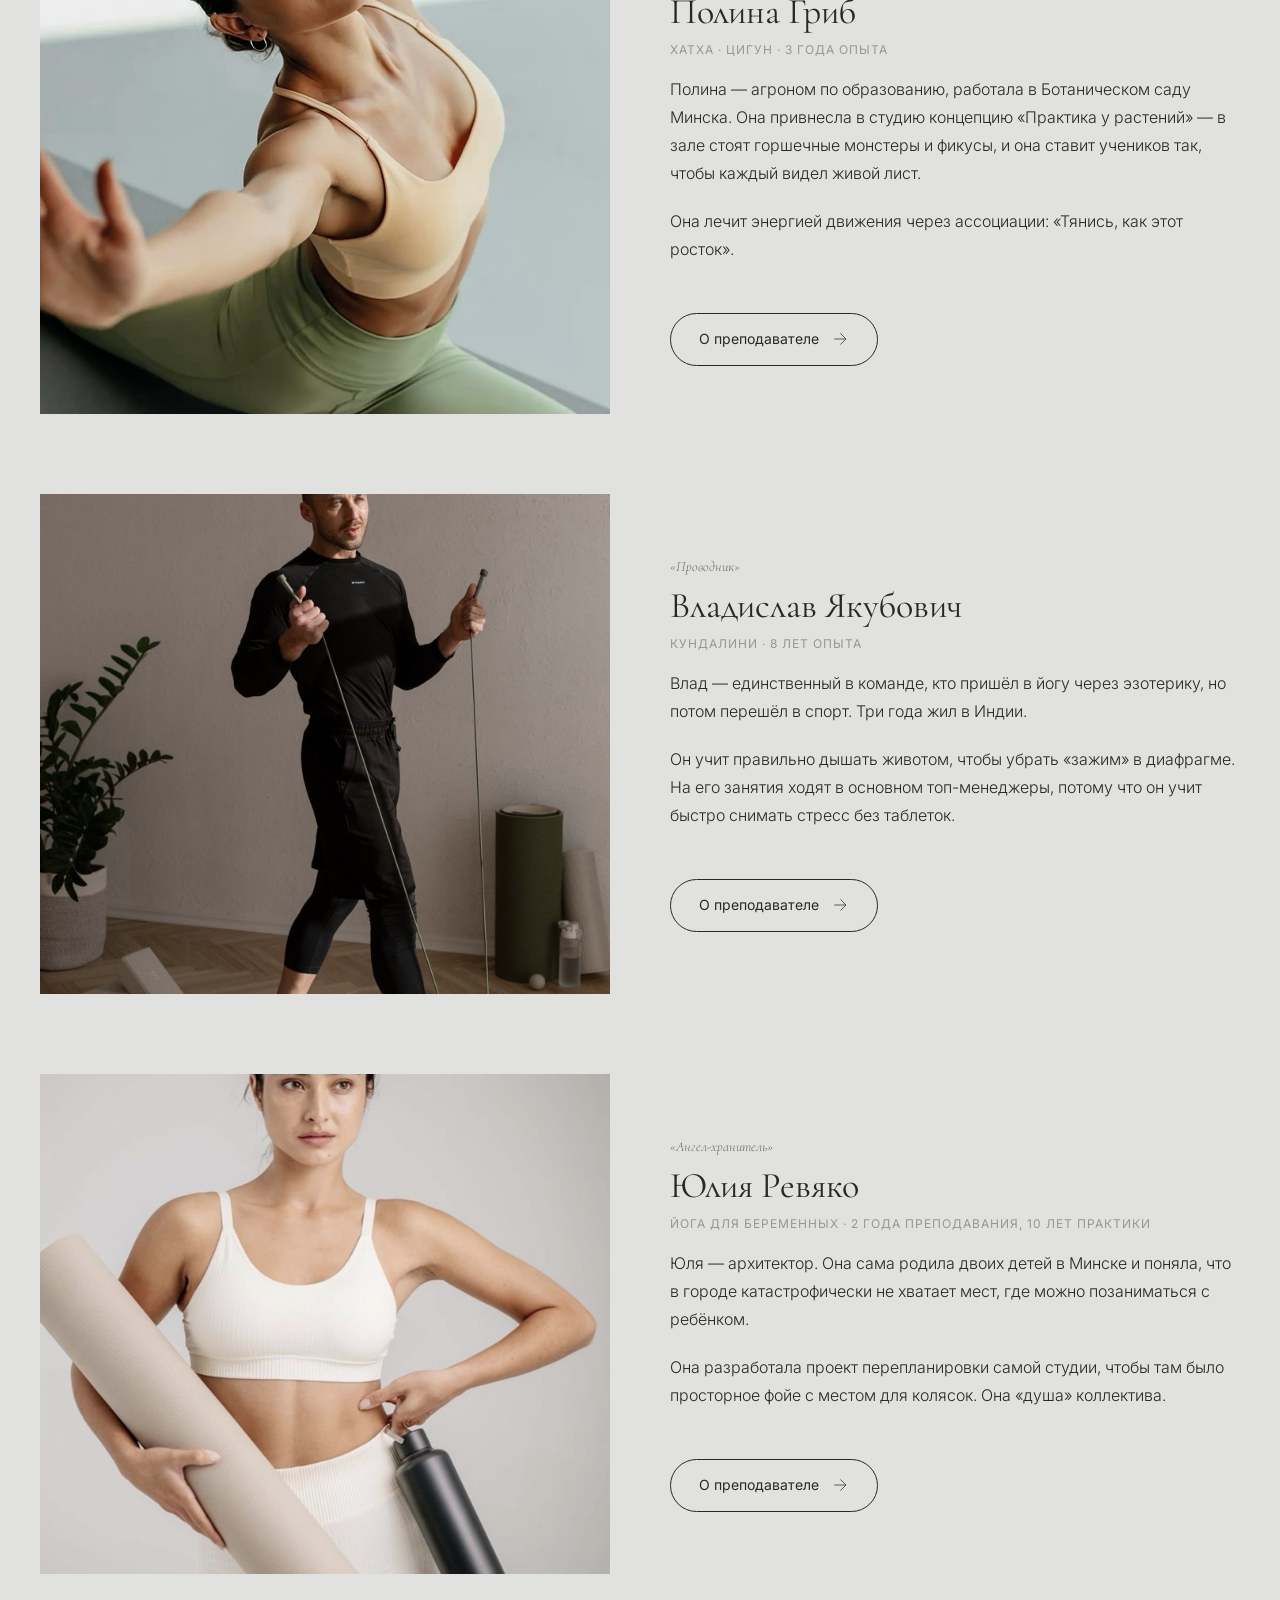
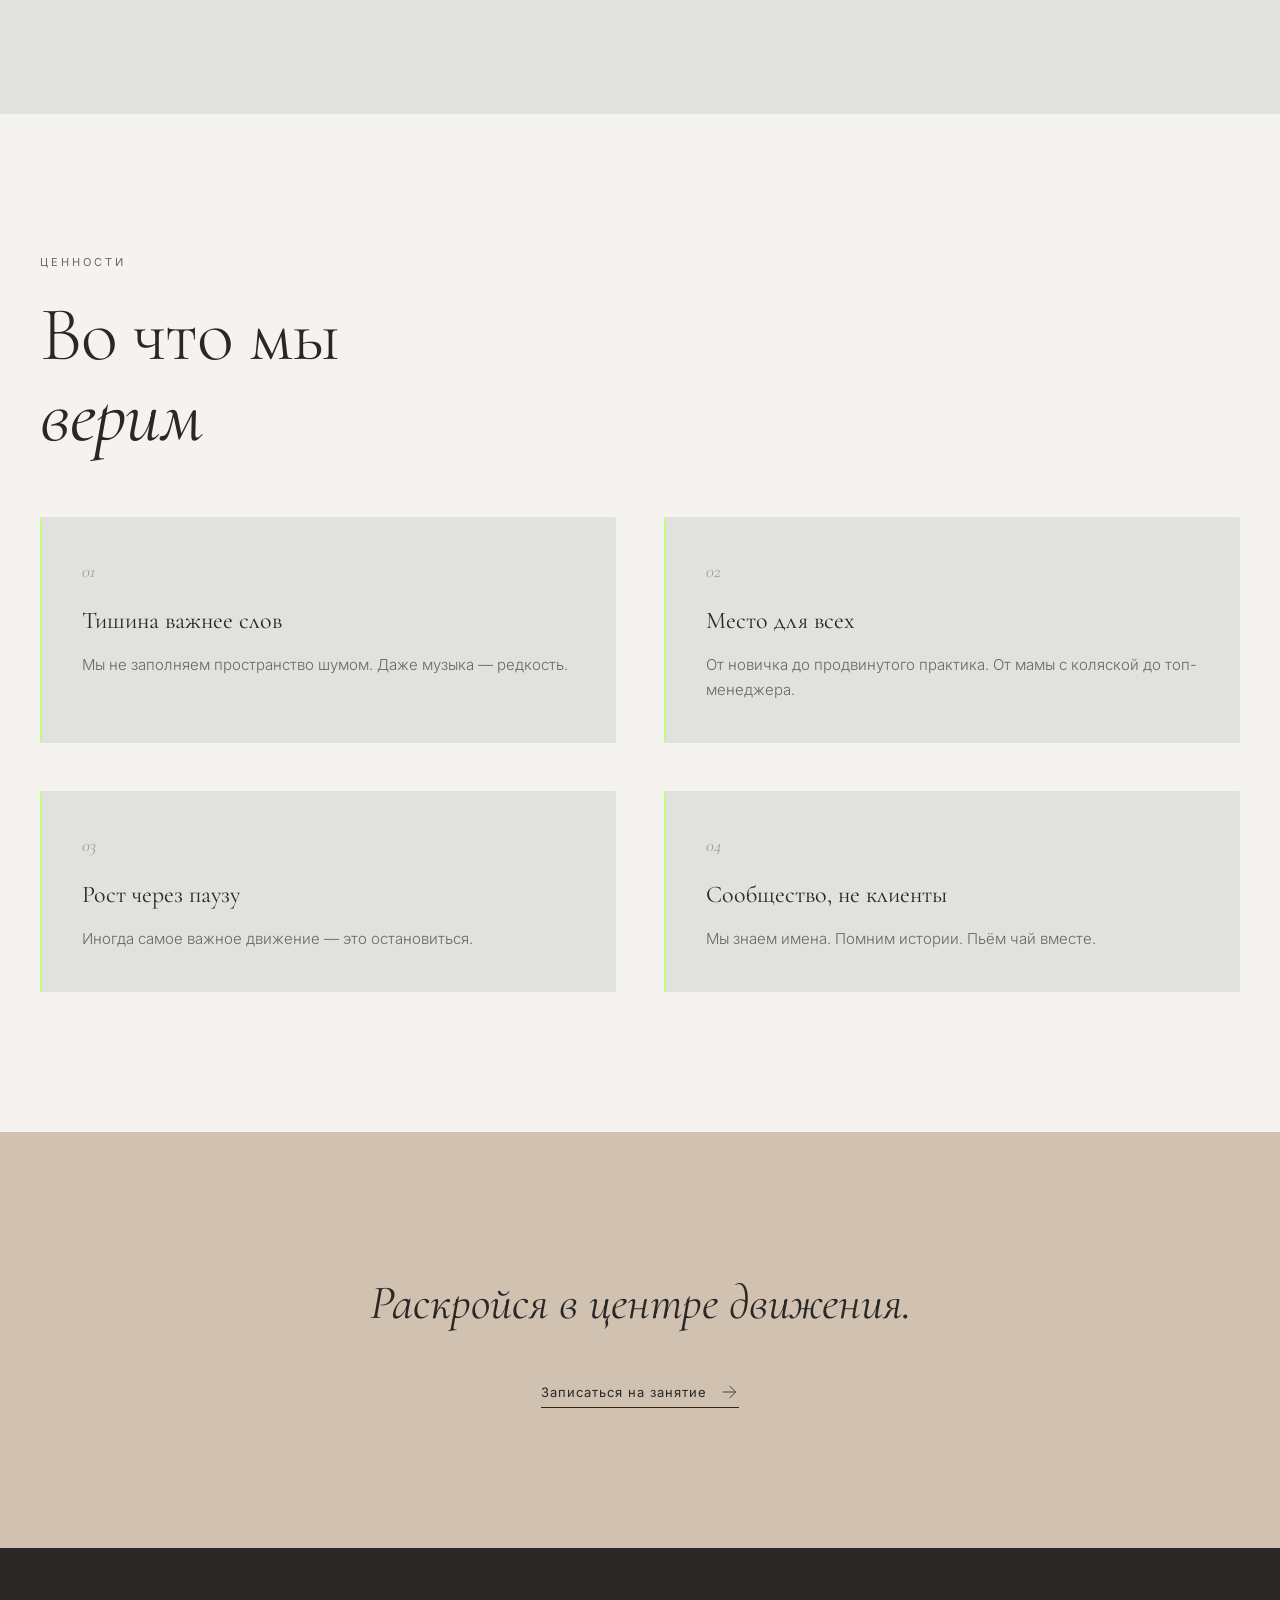
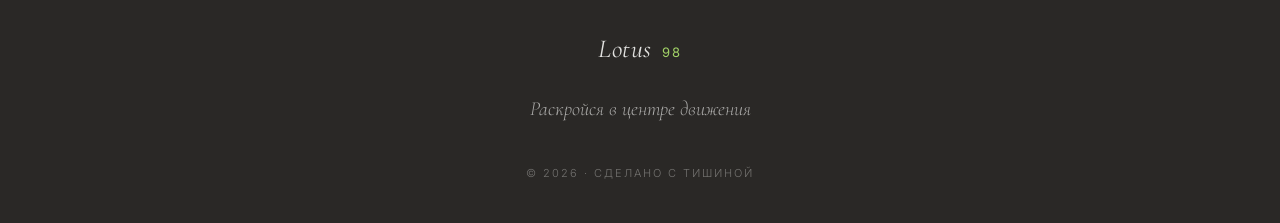
==== commit 06496b20: "add" ====
--- a/about.html
+++ b/about.html
@@ -44,7 +44,7 @@
   <!-- Hero -->
   <section class="about-hero">
     <div class="about-hero-bg">
-      <img src="https://images.unsplash.com/photo-1506126613408-eca07ce68773?w=1600&q=80" alt="" />
+      <img src="img/dzen_01.jpg" alt="" />
     </div>
     <div class="about-hero-overlay"></div>
     <div class="about-hero-content">
@@ -93,10 +93,10 @@
         </div>
         <div class="story-visual">
           <div class="story-img reveal">
-            <img src="https://images.unsplash.com/photo-1545205597-3d9d02c29597?w=800&q=80" alt="" />
+            <!-- <img src="img/dzen_01.jpg" alt="" /> -->
           </div>
           <div class="story-img reveal">
-            <img src="https://images.unsplash.com/photo-1588286840104-8957b019727f?w=800&q=80" alt="" />
+            <img src="img/dzen_02.jpg" alt="" />
           </div>
         </div>
       </div>
@@ -113,22 +113,22 @@
       </h2>
       <div class="space-grid">
         <div class="space-item reveal">
-          <div class="space-icon">🌿</div>
+          
           <h3>Зелёный уголок</h3>
           <p>Вместо стандартного ресепшена — кулер с травяным чаем из белорусских сборов: мята, зверобой, липа. И доска пожеланий на стене.</p>
         </div>
         <div class="space-item reveal">
-          <div class="space-icon">🪴</div>
+          
           <h3>Живые растения</h3>
           <p>В зале стоят горшечные монстеры и фикусы. Полина, наш «ботаник», ставит учеников так, чтобы каждый видел живой лист.</p>
         </div>
         <div class="space-item reveal">
-          <div class="space-icon">💡</div>
+          
           <h3>Мягкий свет</h3>
           <p>Никаких ярких ламп. Только тёплый рассеянный свет — как в комнате, где хочется остаться подольше.</p>
         </div>
         <div class="space-item reveal">
-          <div class="space-icon">🧘</div>
+          
           <h3>Просторное фойе</h3>
           <p>Юлия, наш архитектор, спроектировала фойе так, чтобы там всегда было место для коляски. Дети — часть студии.</p>
         </div>
@@ -174,7 +174,17 @@
             <p class="teacher-detail-desc">
               Теперь он учит «не бояться высоты» — как физической, так и жизненной. Его занятие всегда заканчивается пятиминутным «гулом» — пением мантры Ом в унисон.
             </p>
-          </div>
+            <a href="teachers.html?teacher=igor" class="btn-secondary1">
+            <span>О преподавателе</span>
+            <svg width="18" height="18" viewBox="0 0 24 24" fill="none">
+              <path d="M5 12h14M13 5l7 7-7 7" stroke="currentColor" stroke-width="1" stroke-linecap="round"/>
+            </svg>
+          </a>
+          </div>
+
+
+          
+          <!-- <a  class="teacher-card-link reveal"></a> -->
         </article>
 
         <article class="teacher-detail-card reveal">
@@ -188,6 +198,12 @@
             <p class="teacher-detail-desc">
               Она всегда держит в студии сладкий чай для новичков.
             </p>
+            <a href="teachers.html?teacher=anna" class="btn-secondary1">
+            <span>О преподавателе</span>
+            <svg width="18" height="18" viewBox="0 0 24 24" fill="none">
+              <path d="M5 12h14M13 5l7 7-7 7" stroke="currentColor" stroke-width="1" stroke-linecap="round"/>
+            </svg>
+          </a>
           </div>
           <div class="teacher-detail-img">
             <img src="img/poleshyk.JPG" alt="" />
@@ -208,6 +224,12 @@
             <p class="teacher-detail-desc">
               Он не использует музыку на своих занятиях — только собственный шёпот, шум дождя и тишина. Его занятия самые популярные в пятницу вечером: люди приходят просто «перезагрузить голову».
             </p>
+            <a href="teachers.html?teacher=denis" class="btn-secondary1">
+            <span>О преподавателе</span>
+            <svg width="18" height="18" viewBox="0 0 24 24" fill="none">
+              <path d="M5 12h14M13 5l7 7-7 7" stroke="currentColor" stroke-width="1" stroke-linecap="round"/>
+            </svg>
+          </a>
           </div>
         </article>
 
@@ -222,6 +244,12 @@
             <p class="teacher-detail-desc">
               Она живёт на проспекте Победителей, видит студию из своего окна. Говорит: «Я пришла сюда на первое занятие просто потому, что было скучно, а теперь это моя жизнь».
             </p>
+            <a href="teachers.html?teacher=sveta" class="btn-secondary1">
+            <span>О преподавателе</span>
+            <svg width="18" height="18" viewBox="0 0 24 24" fill="none">
+              <path d="M5 12h14M13 5l7 7-7 7" stroke="currentColor" stroke-width="1" stroke-linecap="round"/>
+            </svg>
+          </a>
           </div>
           <div class="teacher-detail-img">
             <img src="img/korzyn.jpg" alt="" />
@@ -242,6 +270,12 @@
             <p class="teacher-detail-desc">
               Она лечит энергией движения через ассоциации: «Тянись, как этот росток».
             </p>
+            <a href="teachers.html?teacher=polina" class="btn-secondary1">
+            <span>О преподавателе</span>
+            <svg width="18" height="18" viewBox="0 0 24 24" fill="none">
+              <path d="M5 12h14M13 5l7 7-7 7" stroke="currentColor" stroke-width="1" stroke-linecap="round"/>
+            </svg>
+          </a>
           </div>
         </article>
 
@@ -256,6 +290,12 @@
             <p class="teacher-detail-desc">
               Он учит правильно дышать животом, чтобы убрать «зажим» в диафрагме. На его занятия ходят в основном топ-менеджеры, потому что он учит быстро снимать стресс без таблеток.
             </p>
+            <a href="teachers.html?teacher=vlad" class="btn-secondary1">
+            <span>О преподавателе</span>
+            <svg width="18" height="18" viewBox="0 0 24 24" fill="none">
+              <path d="M5 12h14M13 5l7 7-7 7" stroke="currentColor" stroke-width="1" stroke-linecap="round"/>
+            </svg>
+          </a>
           </div>
           <div class="teacher-detail-img">
             <img src="img/yakubovich.jpg" alt="" />
@@ -276,6 +316,12 @@
             <p class="teacher-detail-desc">
               Она разработала проект перепланировки самой студии, чтобы там было просторное фойе с местом для колясок. Она «душа» коллектива.
             </p>
+            <a href="teachers.html?teacher=yulia" class="btn-secondary1">
+            <span>О преподавателе</span>
+            <svg width="18" height="18" viewBox="0 0 24 24" fill="none">
+              <path d="M5 12h14M13 5l7 7-7 7" stroke="currentColor" stroke-width="1" stroke-linecap="round"/>
+            </svg>
+          </a>
           </div>
         </article>
       </div>
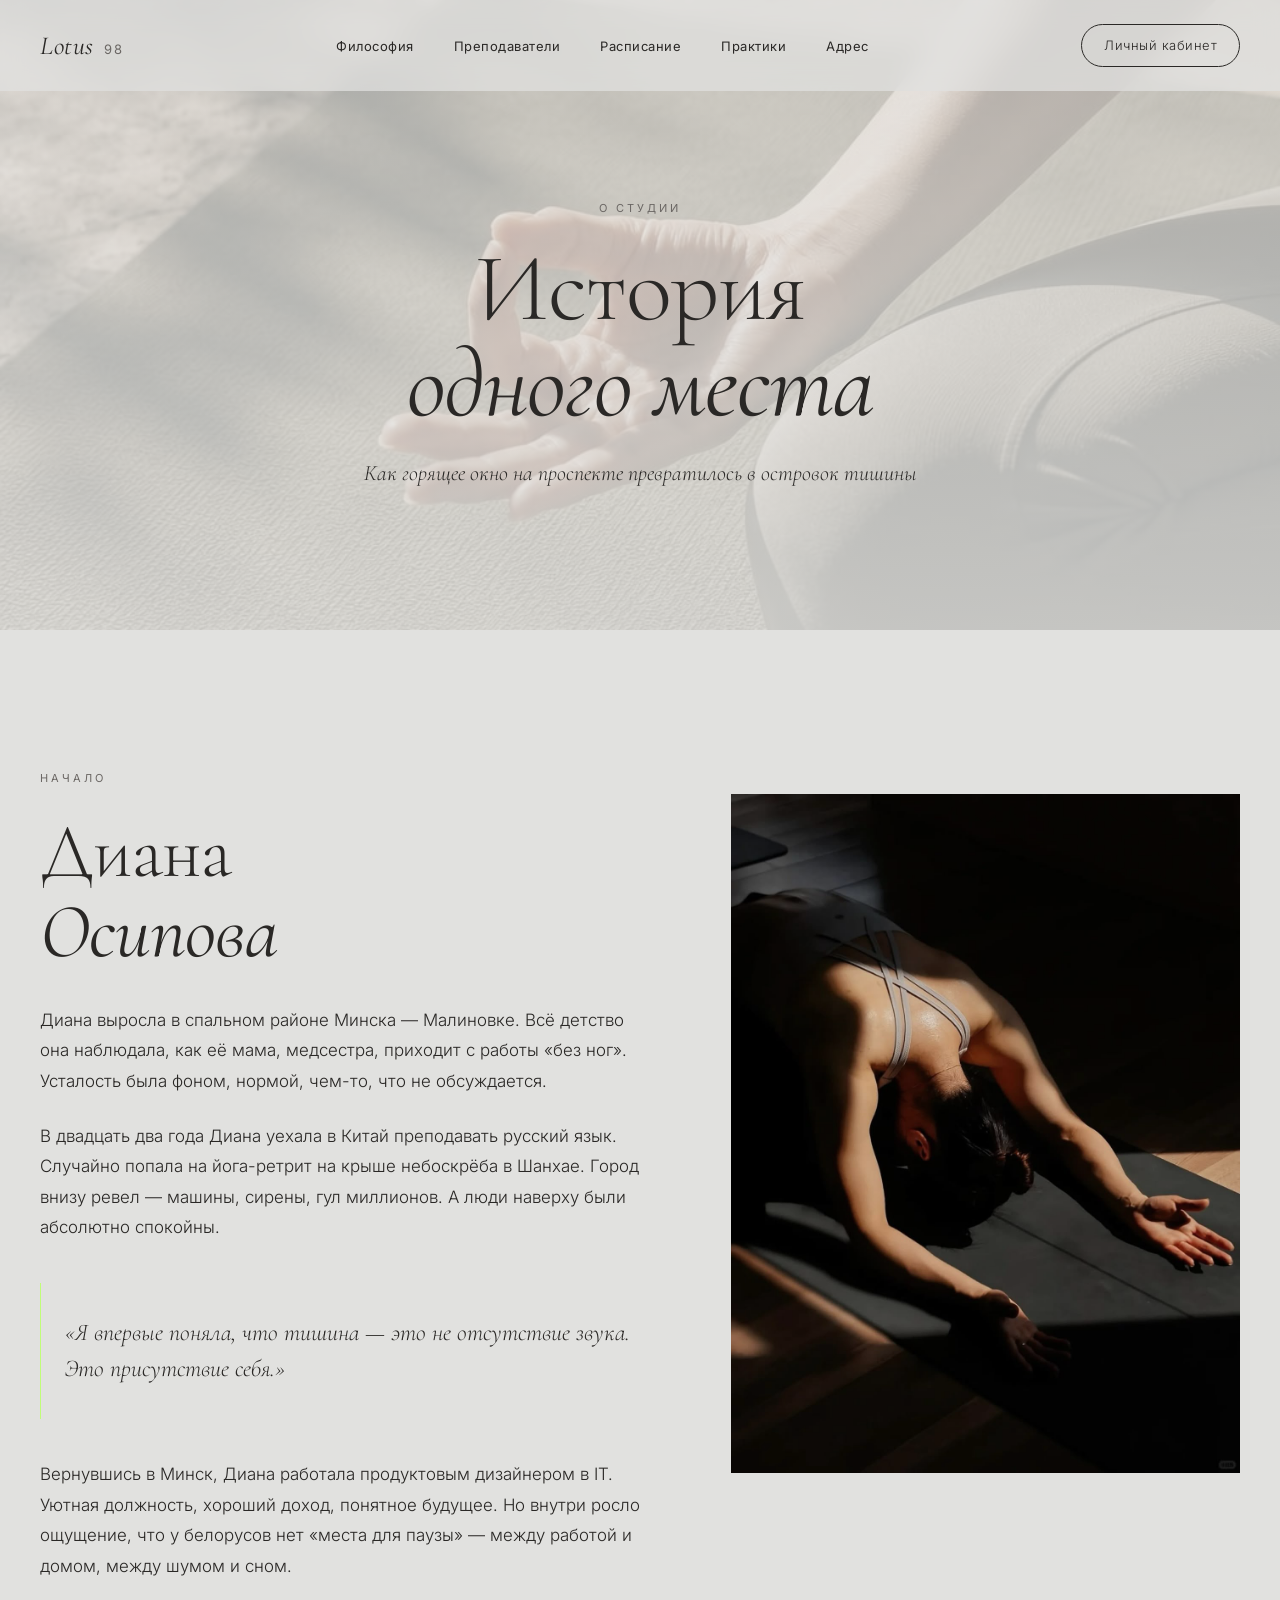
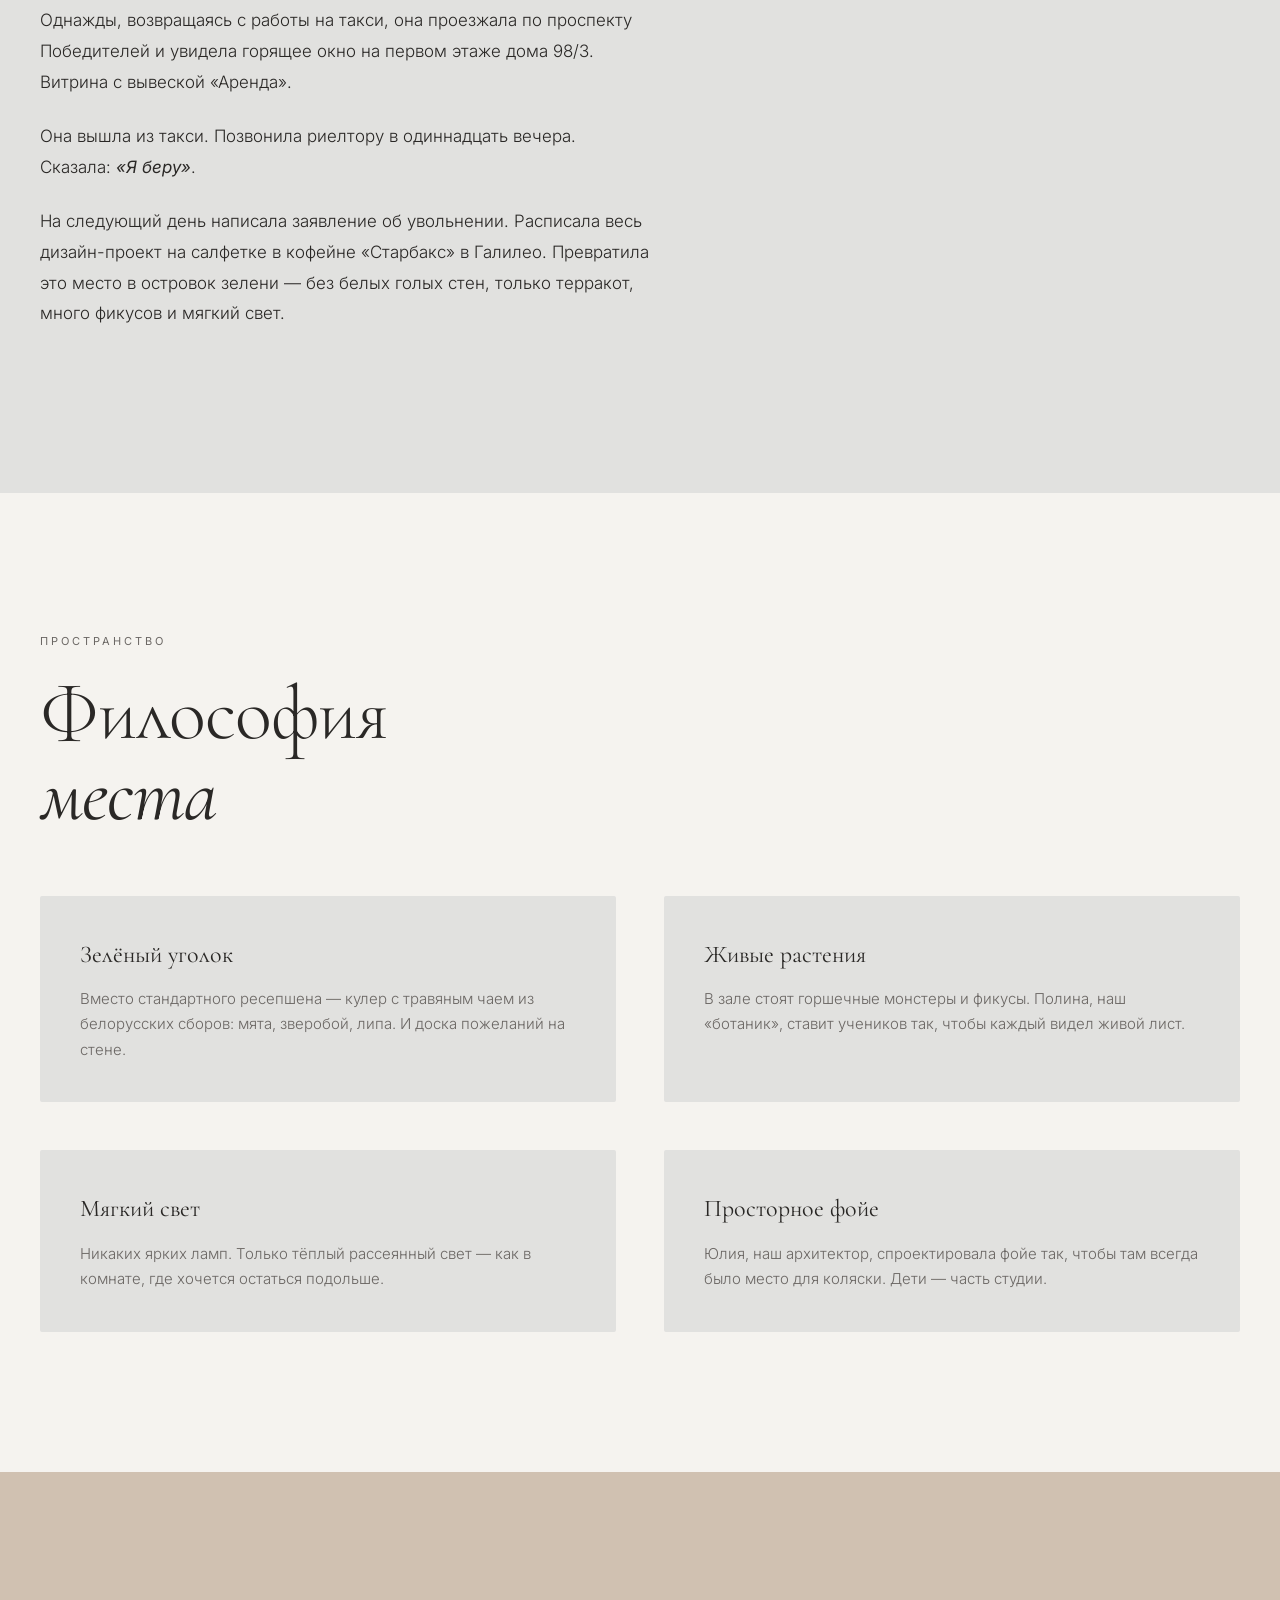
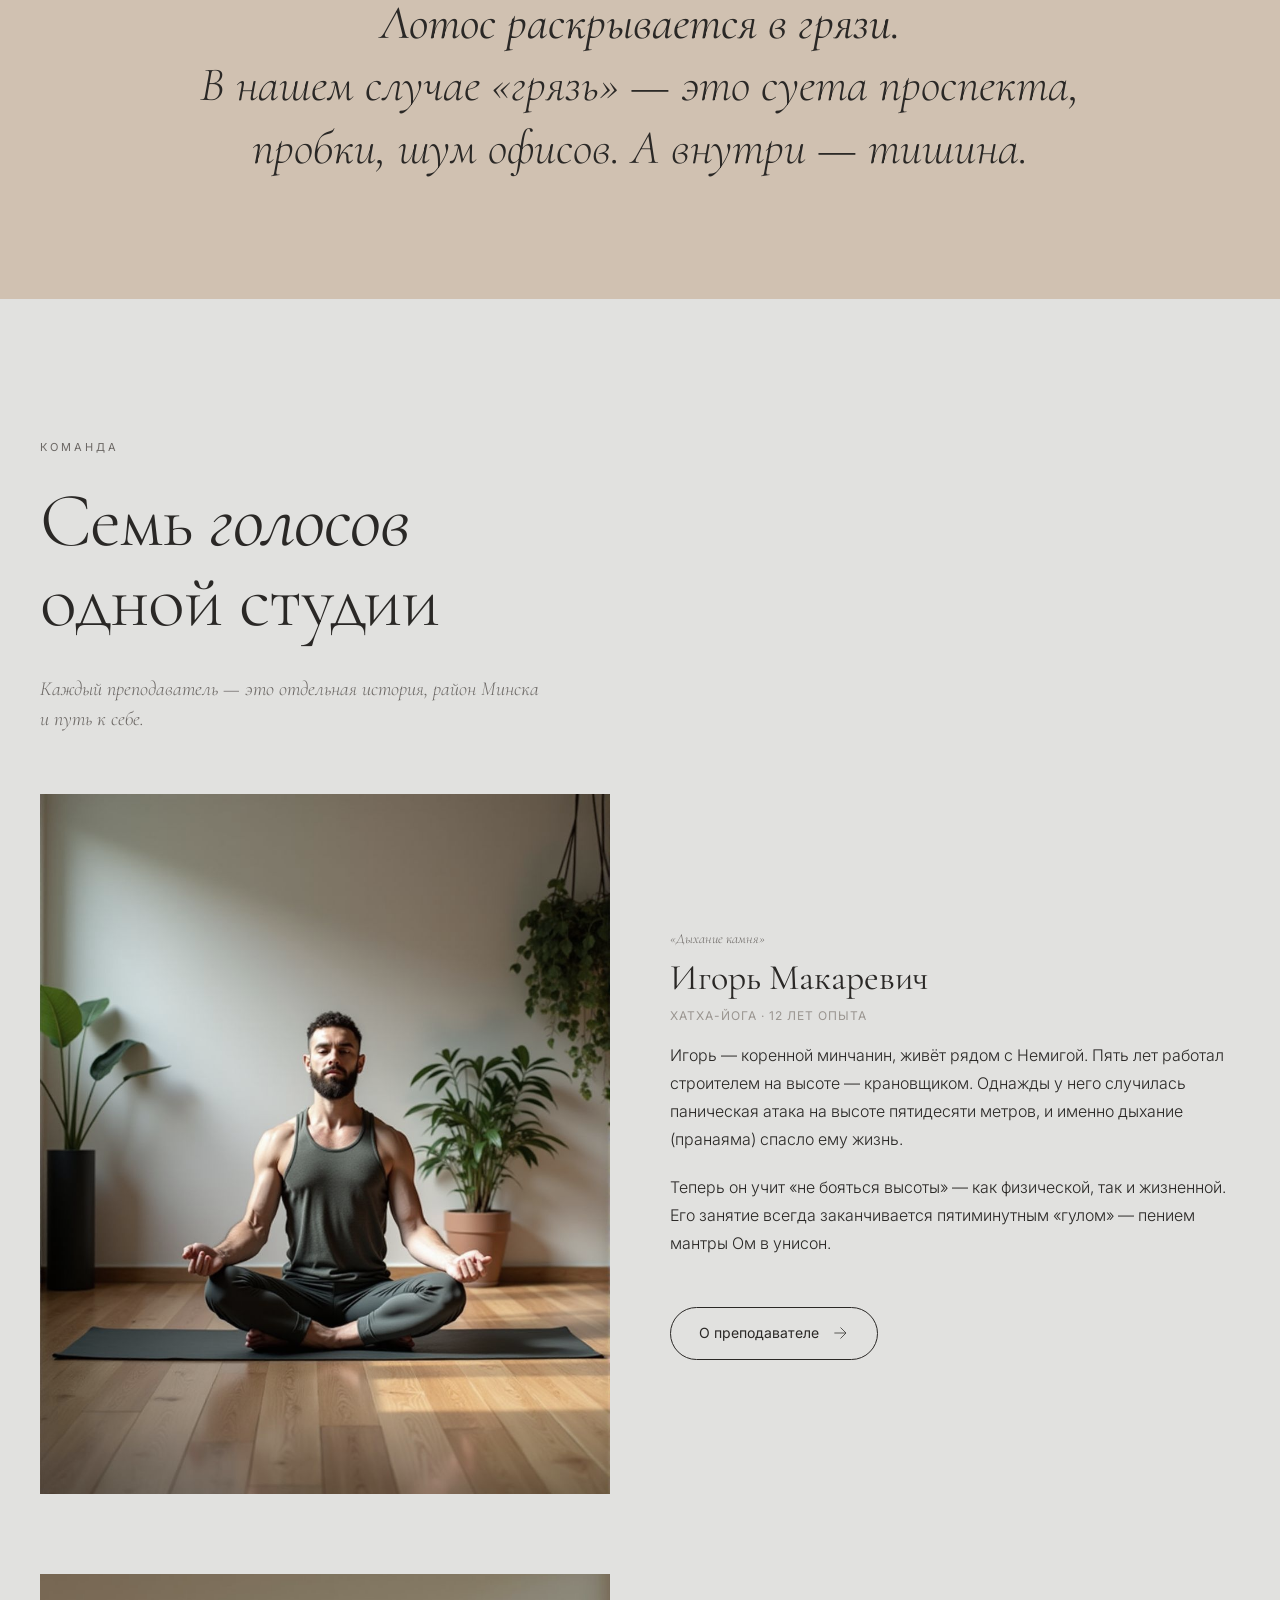
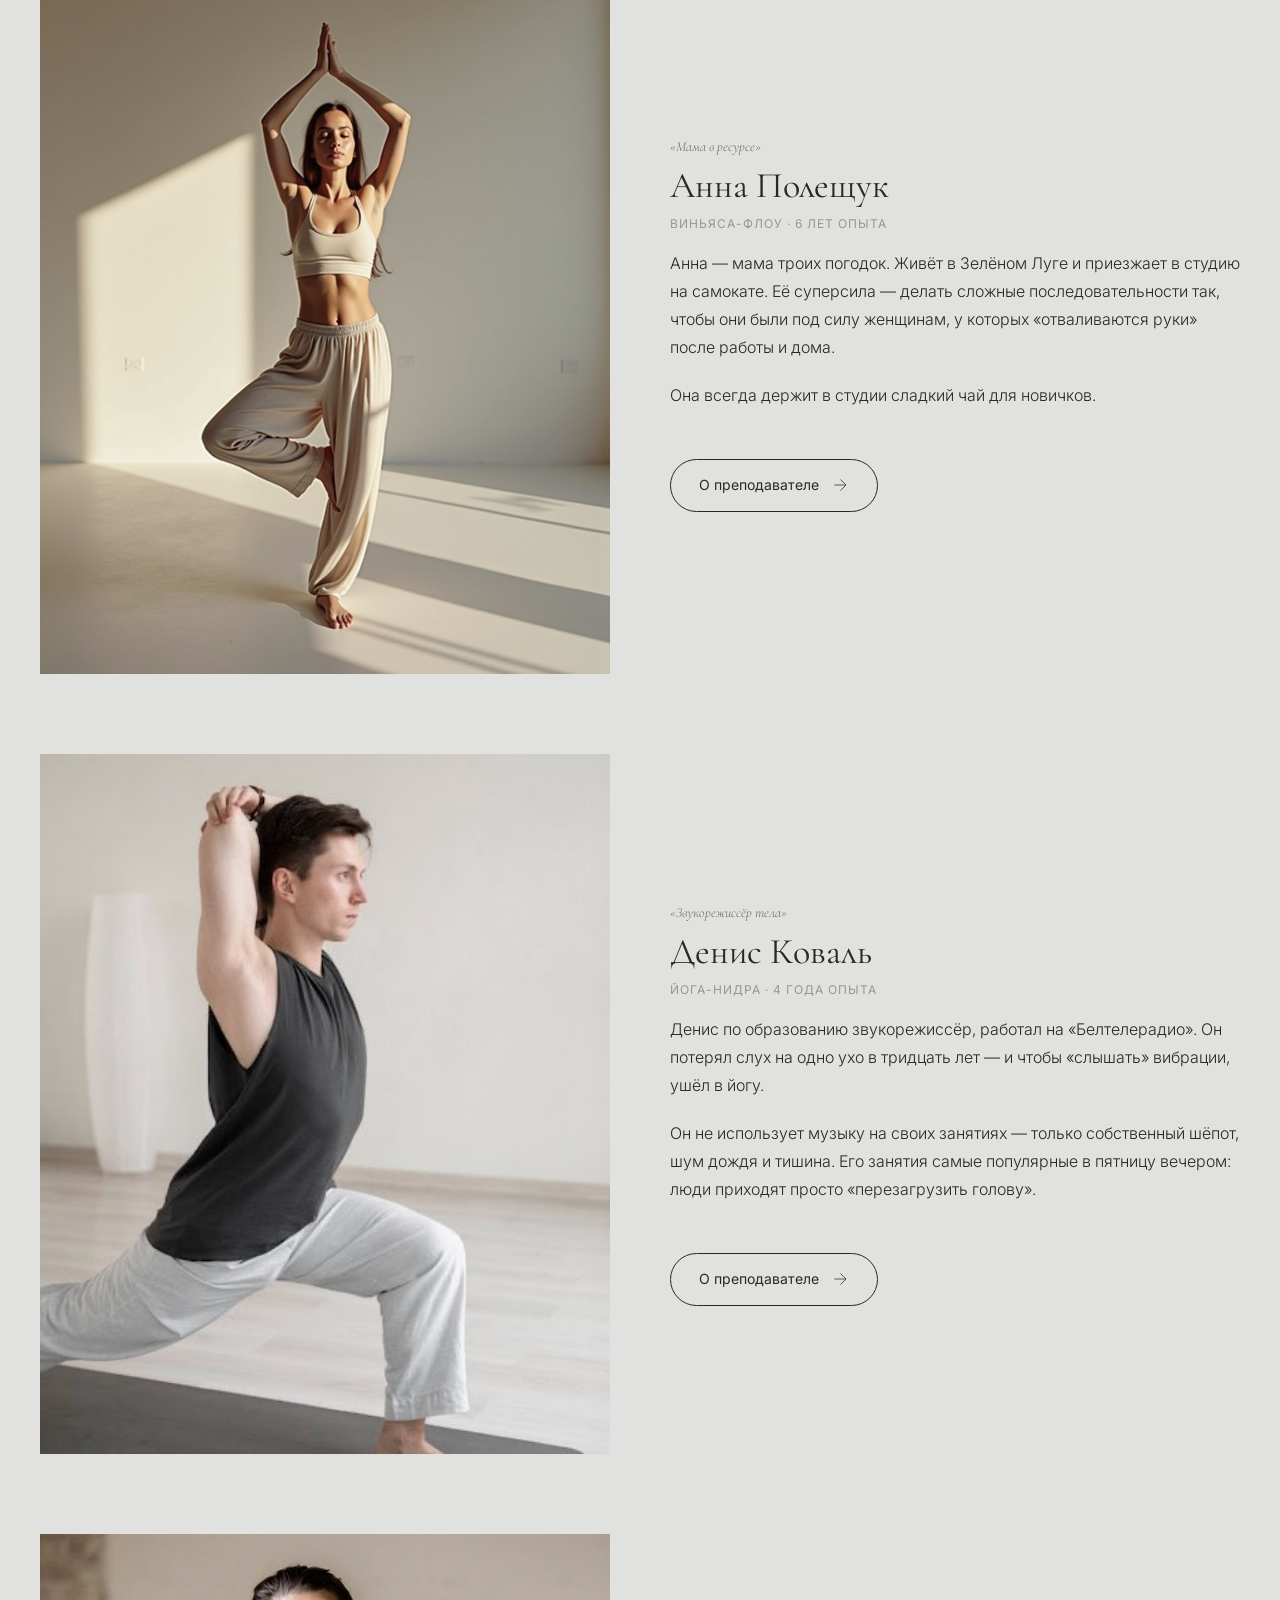
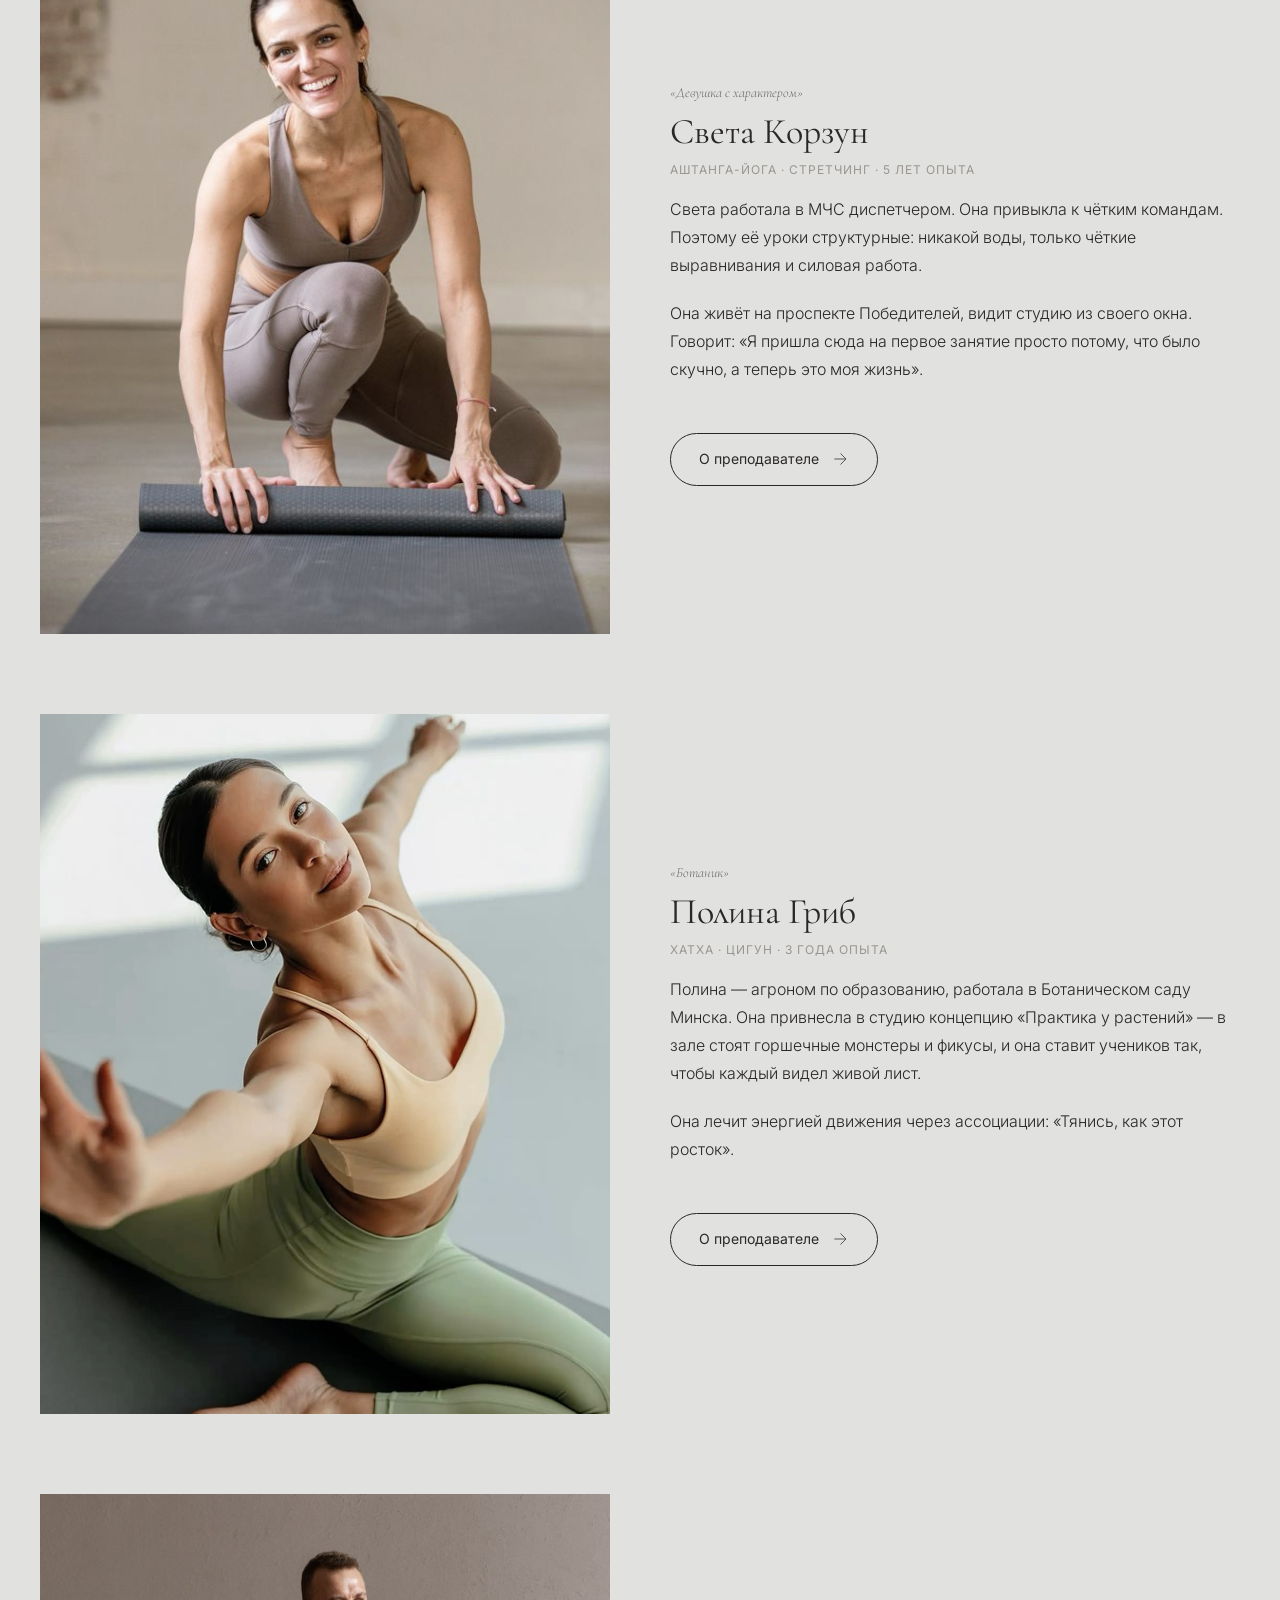
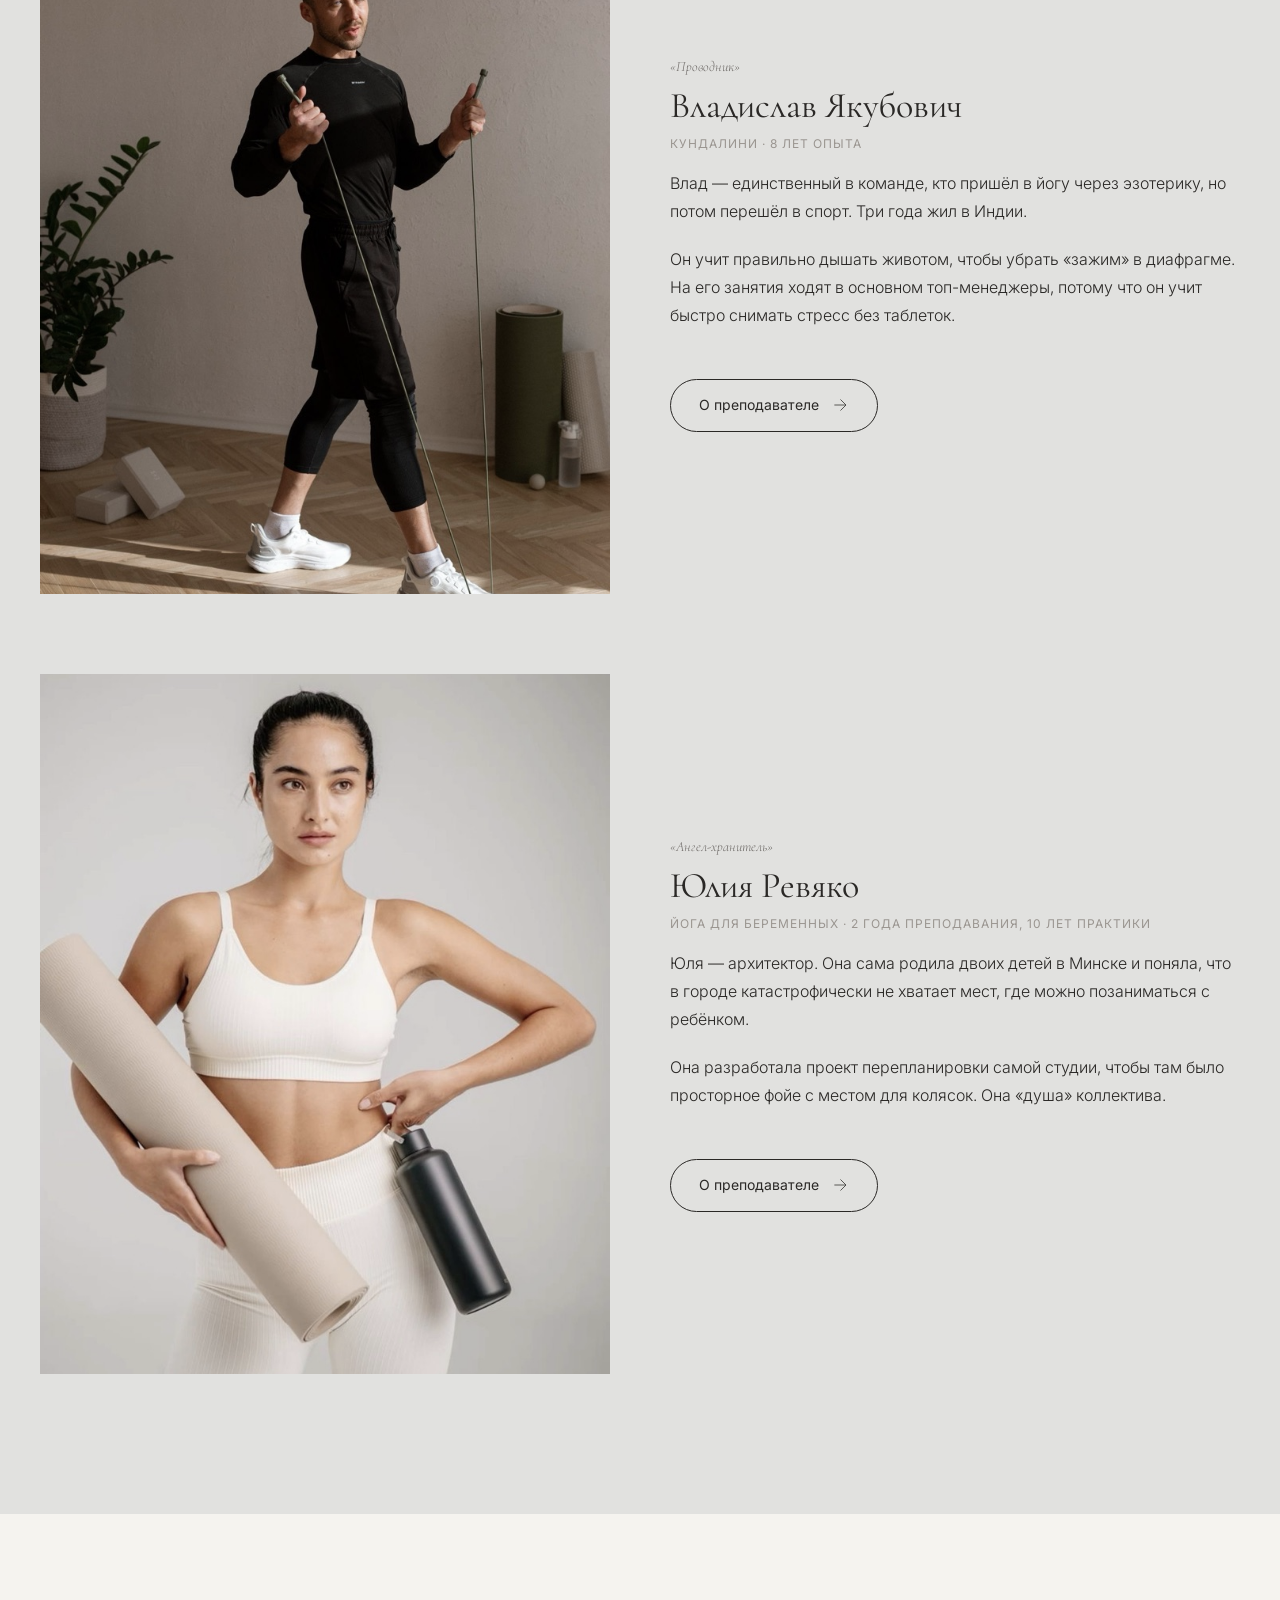
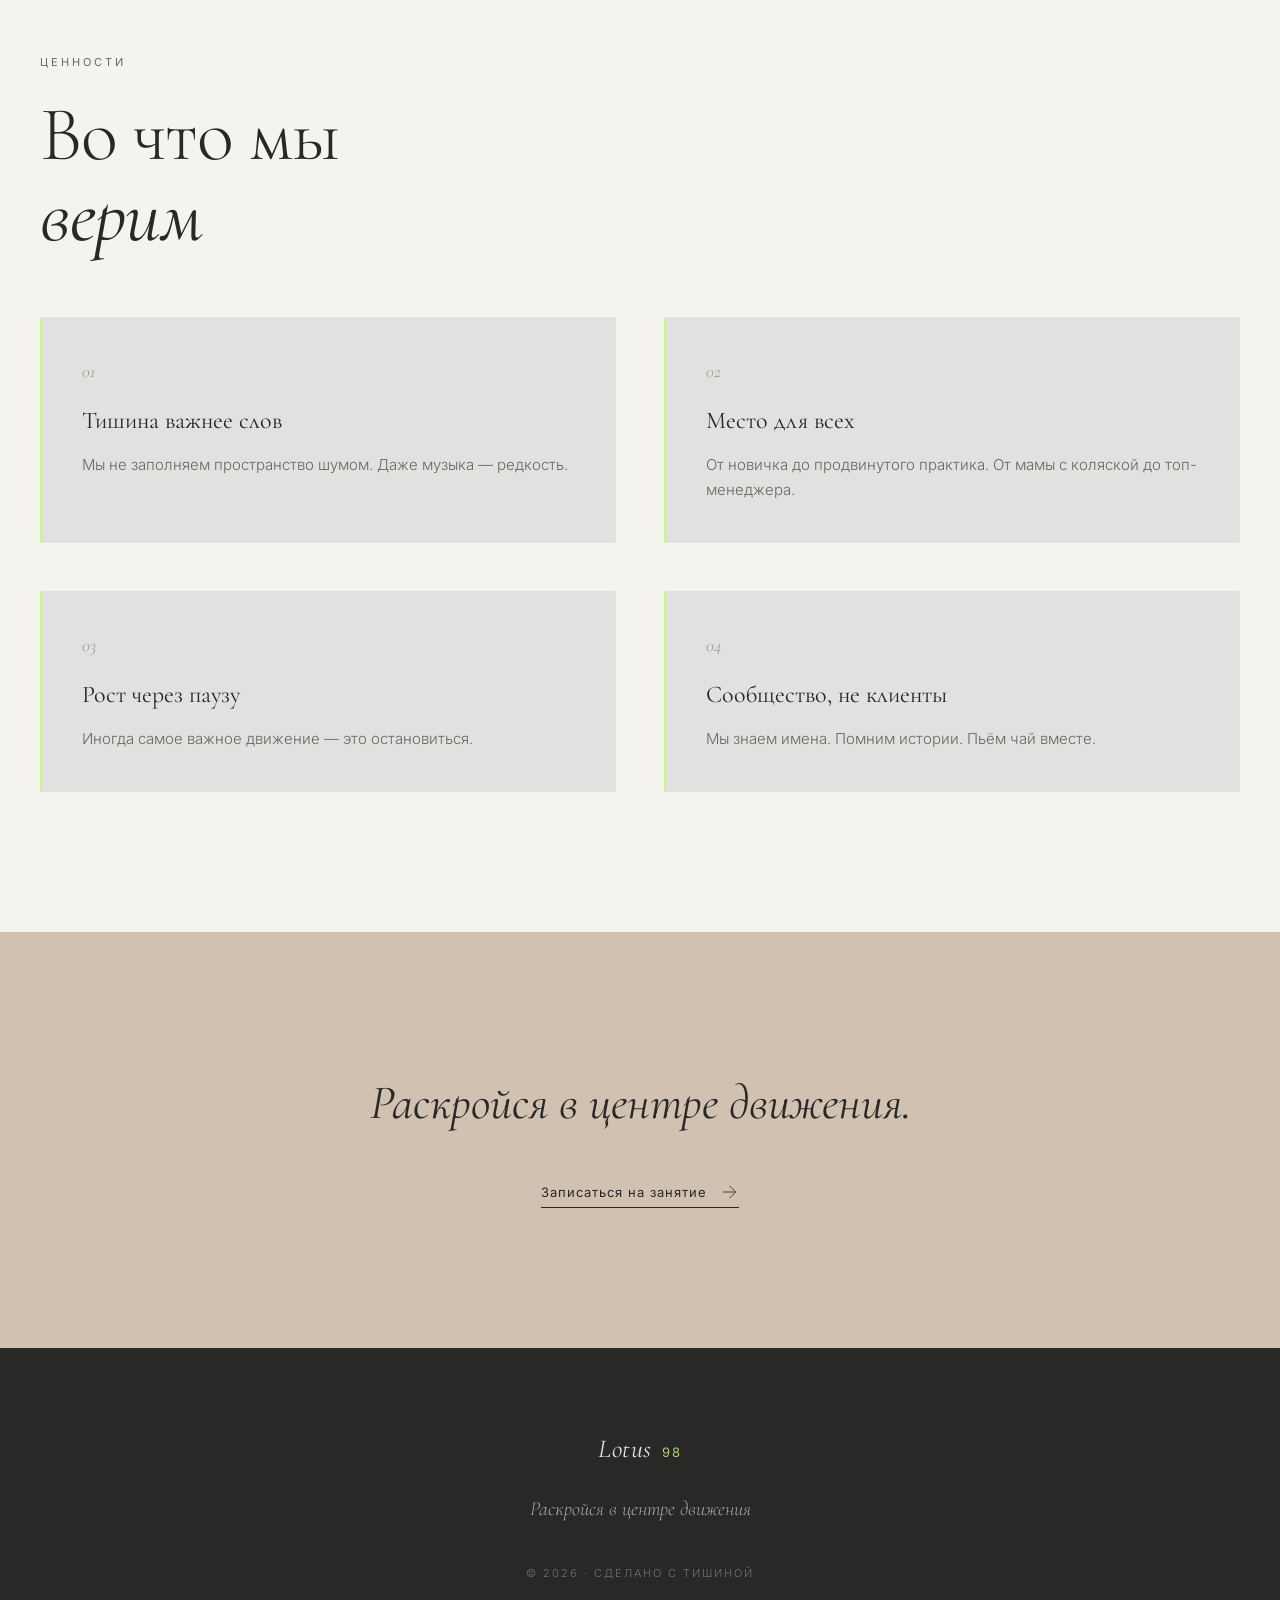
==== commit 98e605ea: "аааа" ====
--- a/about.html
+++ b/about.html
@@ -14,7 +14,7 @@
 
   <!-- Навигация -->
   <nav class="nav">
-    <a href="index.html" class="nav-logo">
+    <a href="#" class="nav-logo">
       <span class="logo-word">Lotus</span>
       <span class="logo-num">98</span>
     </a>
@@ -23,8 +23,9 @@
         <li><a href="teachers.html">Преподаватели</a></li>
         <li><a href="schedule.html">Расписание</a></li>
         <li><a href="practice.html">Практики</a></li>
+        <li><a href="#contact">Адрес</a></li>
     </ul>
-    <a href="index.html#visit" class="nav-cta">Личный кабинет</a>
+    <a href="auth.html" class="nav-cta">Личный кабинет</a>
     <button class="nav-burger" aria-label="Меню">
       <span></span><span></span>
     </button>
@@ -33,11 +34,12 @@
   <!-- Мобильное меню -->
   <div class="mobile-menu">
     <button class="mobile-close">×</button>
-    <ul class="nav-links">
-        <li><a href="about.html">Философия</a></li>
-        <li><a href="teachers.html">Преподаватели</a></li>
-        <li><a href="schedule.html">Расписание</a></li>
-        <li><a href="practice.html">Практики</a></li>
+    <ul>
+      <li><a href="about.html">Философия</a></li>
+      <li><a href="teachers.html">Преподаватели</a></li>
+      <li><a href="schedule.html">Расписание</a></li>
+      <li><a href="practice.html">Практики</a></li>
+      <li><a href="#contact">Адрес</a></li>
     </ul>
   </div>
 
--- a/css/style.css
+++ b/css/style.css
@@ -461,7 +461,7 @@
 
 .teacher-img {
   width: 100%;
-  height: 320px;
+  height: 520px;
   overflow: hidden;
 }
 
--- a/css/about.css
+++ b/css/about.css
@@ -219,7 +219,7 @@
 
 .teacher-detail-img {
   overflow: hidden;
-  height: 500px;
+  height: 700px;
 }
 
 .teacher-detail-img img {
